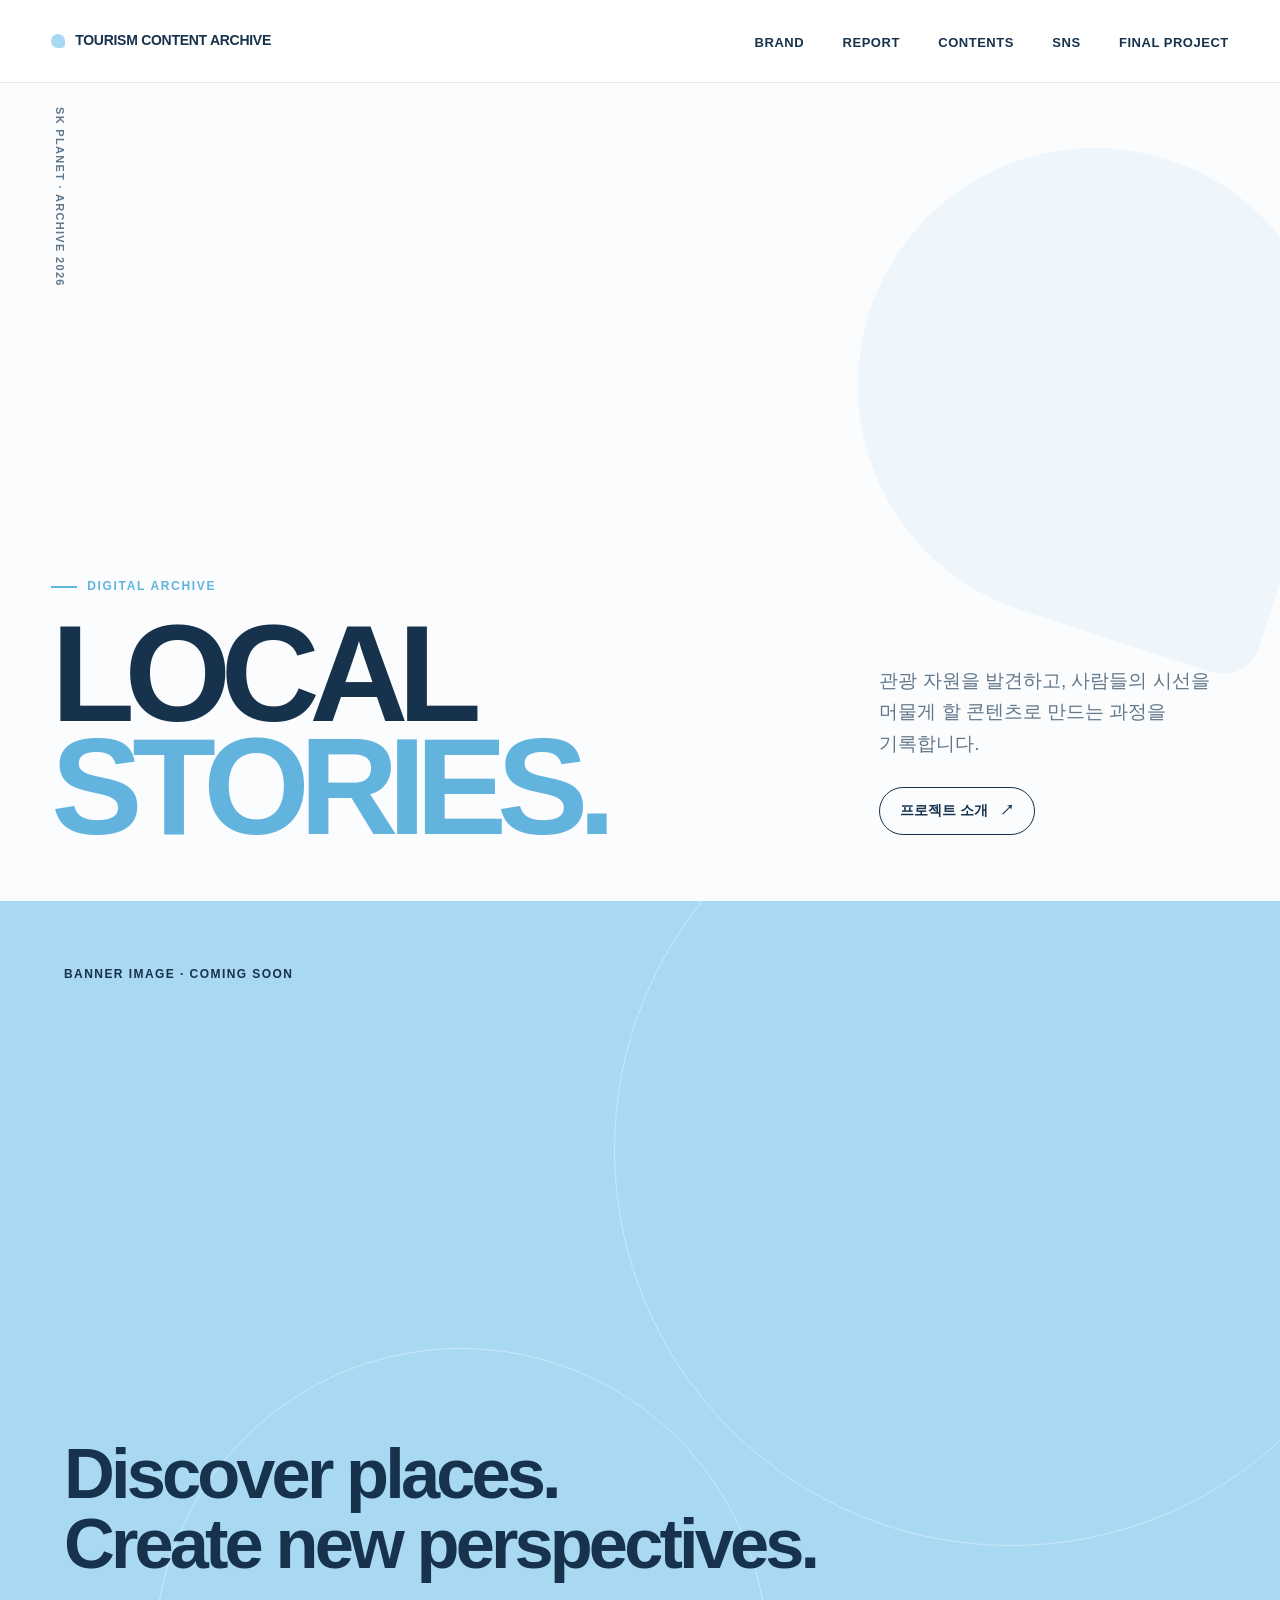
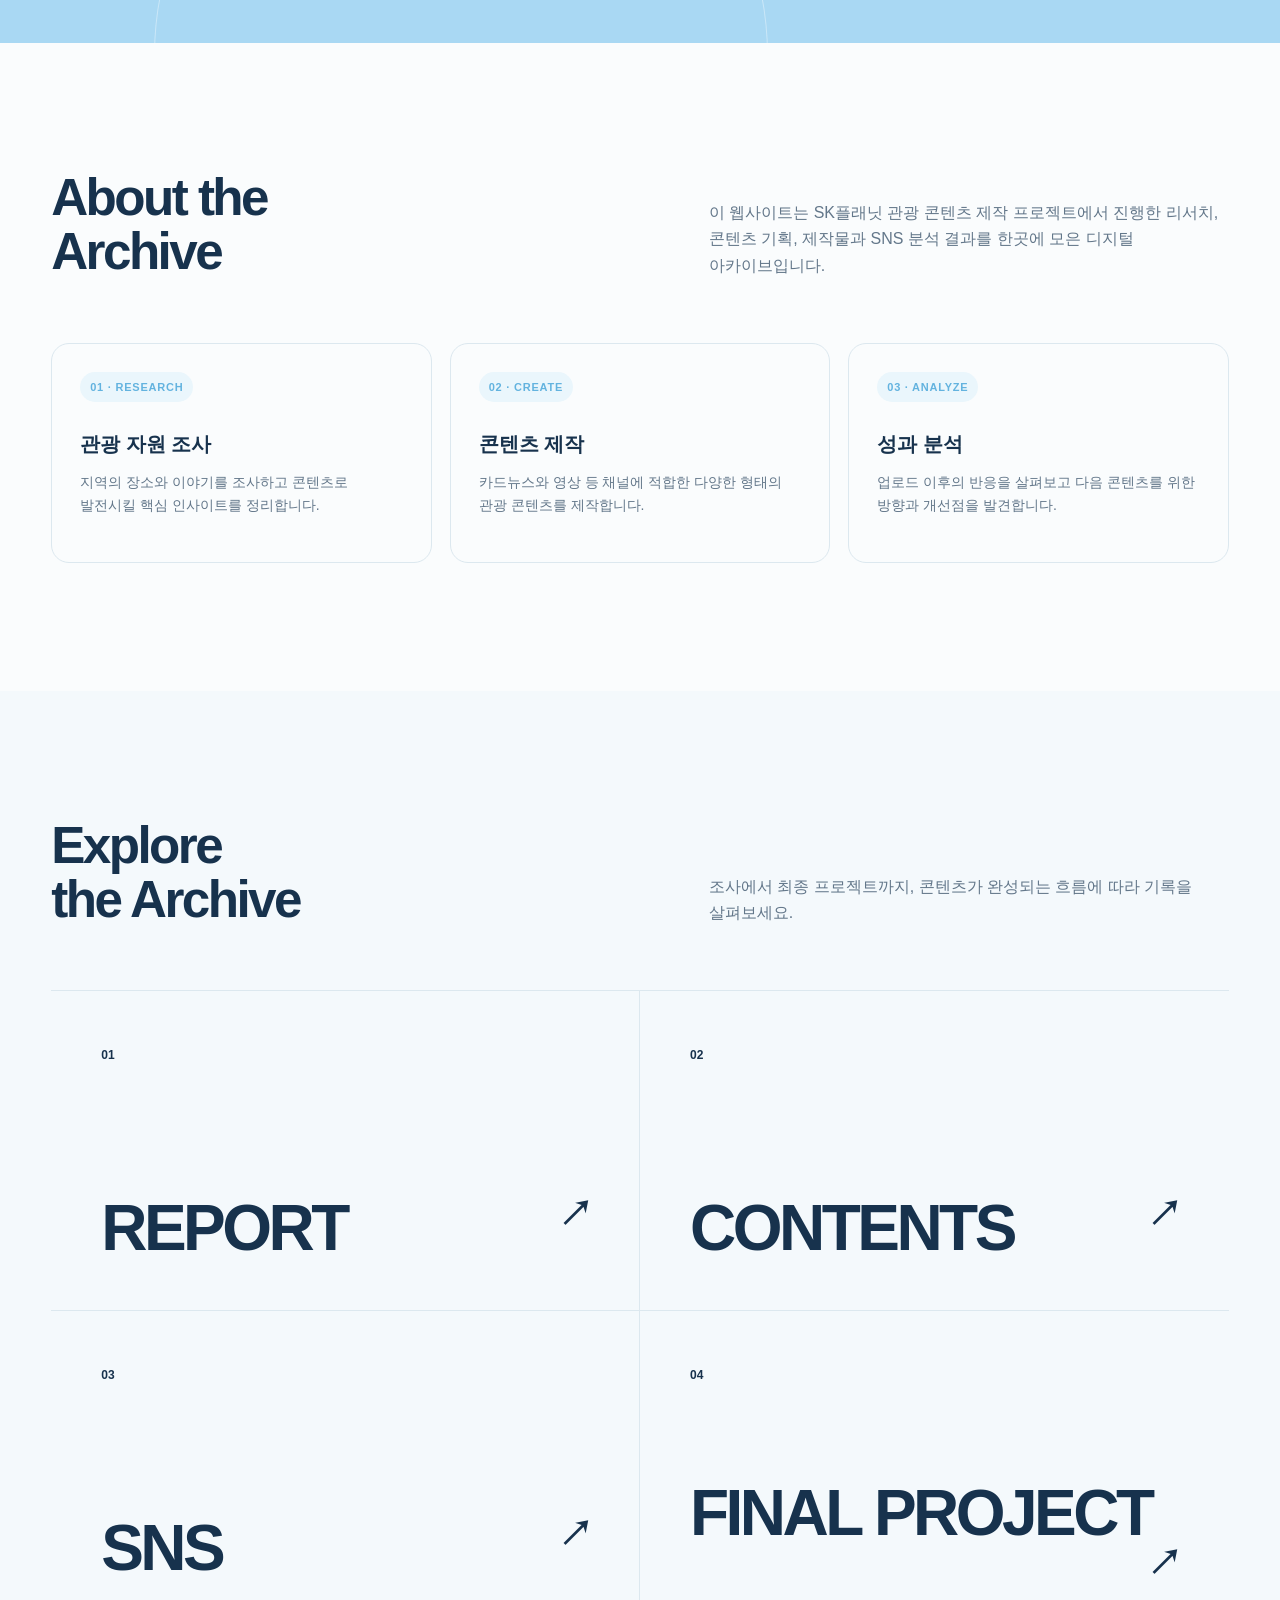
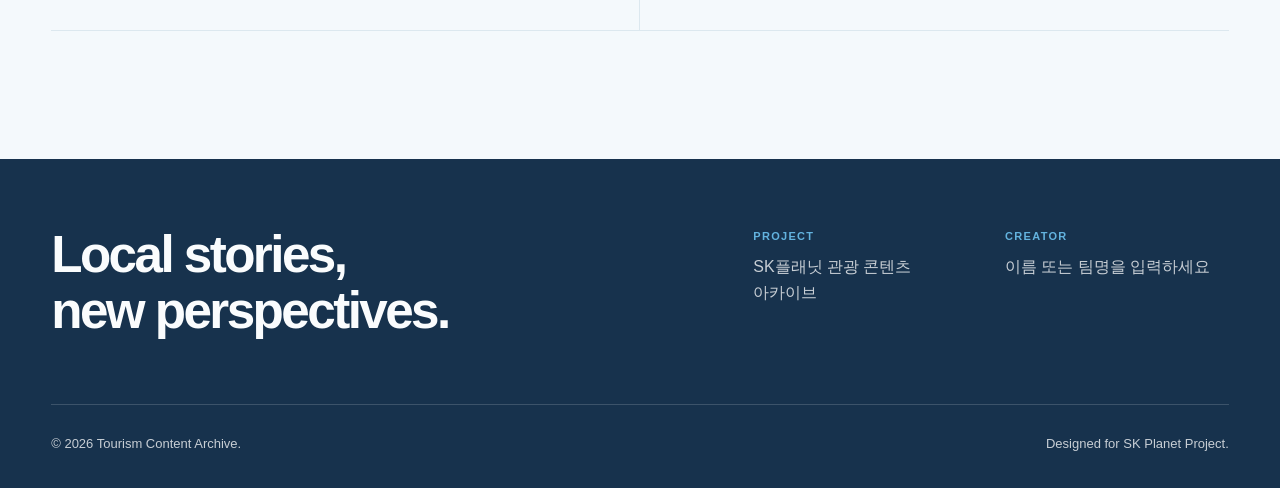
==== index.html @ 0df98da1 "Build responsive tourism content archive" ====
<!doctype html>
<html lang="ko">
<head>
  <meta charset="utf-8">
  <meta name="viewport" content="width=device-width, initial-scale=1">
  <meta name="description" content="SK플래닛 관광 콘텐츠 제작 과정과 결과물을 기록하는 디지털 아카이브입니다.">
  <meta name="theme-color" content="#a9d8f3">
  <title>Tourism Content Archive</title>
  <link rel="icon" href="assets/images/common/favicon.svg" type="image/svg+xml">
  <link rel="stylesheet" href="assets/css/reset.css">
  <link rel="stylesheet" href="assets/css/variables.css">
  <link rel="stylesheet" href="assets/css/common.css">
  <link rel="stylesheet" href="assets/css/pages.css">
  <link rel="stylesheet" href="assets/css/responsive.css">
  <script src="assets/js/main.js" defer></script>
</head>
<body>
  <a class="skip-link" href="#main-content">본문 바로가기</a>
  <header class="site-header">
    <div class="container header-inner">
      <a class="brand" href="index.html" aria-label="Tourism Content Archive 홈">
        <span class="brand-mark" aria-hidden="true"></span>
        <span class="brand-text">TOURISM CONTENT ARCHIVE</span>
      </a>
      <button class="menu-toggle" type="button" aria-expanded="false" aria-controls="site-navigation" aria-label="메뉴 열기">
        <span class="menu-toggle-lines" aria-hidden="true"></span>
      </button>
      <nav class="site-nav" id="site-navigation" aria-label="주요 메뉴">
        <ul>
          <li><a href="brand.html">BRAND</a></li>
          <li><a href="report.html">REPORT</a></li>
          <li><a href="contents.html">CONTENTS</a></li>
          <li><a href="sns.html">SNS</a></li>
          <li><a href="final.html">FINAL PROJECT</a></li>
        </ul>
      </nav>
    </div>
  </header>

  <main id="main-content">
    <section class="hero">
      <span class="hero-index" aria-hidden="true">SK PLANET · ARCHIVE 2026</span>
      <div class="container hero-grid">
        <div>
          <p class="eyebrow">Digital Archive</p>
          <h1 class="hero-title">LOCAL<span>STORIES.</span></h1>
        </div>
        <div class="hero-copy">
          <p>관광 자원을 발견하고, 사람들의 시선을 머물게 할 콘텐츠로 만드는 과정을 기록합니다.</p>
          <a class="button" href="#about">프로젝트 소개</a>
        </div>
      </div>
    </section>

    <section class="banner-placeholder" aria-label="메인 배너 이미지 예정 영역">
      <div class="banner-content">
        <span class="banner-label">BANNER IMAGE · COMING SOON</span>
        <p class="banner-copy">Discover places.<br>Create new perspectives.</p>
      </div>
    </section>

    <section class="section" id="about">
      <div class="container">
        <div class="section-head">
          <h2 class="section-title">About the<br>Archive</h2>
          <p class="section-description">이 웹사이트는 SK플래닛 관광 콘텐츠 제작 프로젝트에서 진행한 리서치, 콘텐츠 기획, 제작물과 SNS 분석 결과를 한곳에 모은 디지털 아카이브입니다.</p>
        </div>
        <div class="project-facts">
          <article class="fact-card">
            <span class="tag">01 · RESEARCH</span>
            <strong>관광 자원 조사</strong>
            <p>지역의 장소와 이야기를 조사하고 콘텐츠로 발전시킬 핵심 인사이트를 정리합니다.</p>
          </article>
          <article class="fact-card">
            <span class="tag">02 · CREATE</span>
            <strong>콘텐츠 제작</strong>
            <p>카드뉴스와 영상 등 채널에 적합한 다양한 형태의 관광 콘텐츠를 제작합니다.</p>
          </article>
          <article class="fact-card">
            <span class="tag">03 · ANALYZE</span>
            <strong>성과 분석</strong>
            <p>업로드 이후의 반응을 살펴보고 다음 콘텐츠를 위한 방향과 개선점을 발견합니다.</p>
          </article>
        </div>
      </div>
    </section>

    <section class="section section--soft" aria-labelledby="archive-heading">
      <div class="container">
        <div class="section-head">
          <h2 class="section-title" id="archive-heading">Explore<br>the Archive</h2>
          <p class="section-description">조사에서 최종 프로젝트까지, 콘텐츠가 완성되는 흐름에 따라 기록을 살펴보세요.</p>
        </div>
        <div class="archive-grid">
          <a class="archive-link" href="report.html"><span class="archive-number">01</span><span class="archive-name">REPORT</span></a>
          <a class="archive-link" href="contents.html"><span class="archive-number">02</span><span class="archive-name">CONTENTS</span></a>
          <a class="archive-link" href="sns.html"><span class="archive-number">03</span><span class="archive-name">SNS</span></a>
          <a class="archive-link" href="final.html"><span class="archive-number">04</span><span class="archive-name">FINAL PROJECT</span></a>
        </div>
      </div>
    </section>
  </main>

  <footer class="site-footer">
    <div class="container">
      <div class="footer-top">
        <p class="footer-title">Local stories,<br>new perspectives.</p>
        <div class="footer-meta">
          <div><span class="footer-label">PROJECT</span><p>SK플래닛 관광 콘텐츠 아카이브</p></div>
          <div><span class="footer-label">CREATOR</span><p>이름 또는 팀명을 입력하세요</p></div>
        </div>
      </div>
      <div class="footer-bottom">
        <p>© <span data-current-year>2026</span> Tourism Content Archive.</p>
        <p>Designed for SK Planet Project.</p>
      </div>
    </div>
  </footer>
</body>
</html>
---- assets/css/variables.css ----
:root {
  --color-brand-main: #a9d8f3;
  --color-brand-sub: #eaf6fc;
  --color-accent: #ff9eaa;
  --color-support: #63b3df;
  --color-primary: var(--color-support);
  --color-primary-dark: #17324d;
  --color-primary-soft: var(--color-brand-sub);
  --color-ink: #17324d;
  --color-muted: #63778a;
  --color-line: #dce8ef;
  --color-surface: #f4f9fc;
  --color-white: #fafcfd;
  --font-sans: "Pretendard", "Noto Sans KR", "Apple SD Gothic Neo", Arial, sans-serif;
  --font-display: Inter, "Helvetica Neue", var(--font-sans);
  --container: 1240px;
  --gutter: clamp(20px, 4vw, 56px);
  --section-space: clamp(76px, 10vw, 144px);
  --radius-sm: 8px;
  --radius-md: 18px;
  --radius-lg: 30px;
  --shadow-soft: 0 18px 50px rgba(18, 22, 29, 0.08);
  --ease: 180ms ease;
}
---- assets/css/common.css ----
body {
  color: var(--color-ink);
  background: var(--color-white);
  font-family: var(--font-sans);
  font-size: 16px;
  line-height: 1.65;
  word-break: keep-all;
}

body.menu-open {
  overflow: hidden;
}

.skip-link {
  position: fixed;
  top: 8px;
  left: 8px;
  z-index: 200;
  padding: 10px 14px;
  color: var(--color-white);
  background: var(--color-primary);
  border-radius: var(--radius-sm);
  transform: translateY(-150%);
}

.skip-link:focus {
  transform: translateY(0);
}

.container {
  width: min(100% - (var(--gutter) * 2), var(--container));
  margin-inline: auto;
}

.site-header {
  position: sticky;
  top: 0;
  z-index: 100;
  background: rgba(255, 255, 255, 0.94);
  border-bottom: 1px solid rgba(223, 228, 234, 0.8);
  backdrop-filter: blur(14px);
}

.header-inner {
  display: flex;
  min-height: 82px;
  align-items: center;
  justify-content: space-between;
  gap: 32px;
}

.brand {
  display: inline-flex;
  align-items: center;
  gap: 10px;
  font-family: var(--font-display);
  font-size: 14px;
  font-weight: 800;
  letter-spacing: -0.02em;
}

.brand-mark {
  width: 14px;
  height: 14px;
  background: var(--color-brand-main);
  border-radius: 50% 50% 4px 50%;
}

.site-nav ul {
  display: flex;
  align-items: center;
  gap: clamp(22px, 3vw, 46px);
}

.site-nav a {
  position: relative;
  display: block;
  padding: 28px 0 24px;
  font-family: var(--font-display);
  font-size: 13px;
  font-weight: 700;
  letter-spacing: 0.04em;
}

.site-nav a::after {
  position: absolute;
  right: 0;
  bottom: 19px;
  left: 0;
  height: 2px;
  content: "";
  background: var(--color-primary);
  transform: scaleX(0);
  transform-origin: right;
  transition: transform var(--ease);
}

.site-nav a:hover::after,
.site-nav a:focus-visible::after,
.site-nav a[aria-current="page"]::after {
  transform: scaleX(1);
  transform-origin: left;
}

.site-nav a[aria-current="page"] {
  color: var(--color-primary);
}

.menu-toggle {
  display: none;
  width: 44px;
  height: 44px;
  align-items: center;
  justify-content: center;
  color: var(--color-ink);
  background: transparent;
  border: 1px solid var(--color-line);
  border-radius: 50%;
  cursor: pointer;
}

.menu-toggle-lines,
.menu-toggle-lines::before,
.menu-toggle-lines::after {
  width: 17px;
  height: 1.5px;
  background: currentColor;
  transition: transform var(--ease), opacity var(--ease);
}

.menu-toggle-lines {
  position: relative;
}

.menu-toggle-lines::before,
.menu-toggle-lines::after {
  position: absolute;
  left: 0;
  content: "";
}

.menu-toggle-lines::before {
  top: -5px;
}

.menu-toggle-lines::after {
  top: 5px;
}

.menu-toggle[aria-expanded="true"] .menu-toggle-lines {
  background: transparent;
}

.menu-toggle[aria-expanded="true"] .menu-toggle-lines::before {
  top: 0;
  transform: rotate(45deg);
}

.menu-toggle[aria-expanded="true"] .menu-toggle-lines::after {
  top: 0;
  transform: rotate(-45deg);
}

.page-header {
  padding: clamp(82px, 11vw, 150px) 0 clamp(64px, 8vw, 110px);
}

.eyebrow {
  display: flex;
  align-items: center;
  gap: 10px;
  margin-bottom: 22px;
  color: var(--color-primary);
  font-family: var(--font-display);
  font-size: 12px;
  font-weight: 800;
  letter-spacing: 0.14em;
  text-transform: uppercase;
}

.eyebrow::before {
  width: 26px;
  height: 2px;
  content: "";
  background: currentColor;
}

.page-title {
  max-width: 880px;
  font-family: var(--font-display);
  font-size: clamp(46px, 7.5vw, 104px);
  font-weight: 700;
  letter-spacing: -0.065em;
  line-height: 0.94;
}

.page-title .accent {
  color: var(--color-primary);
}

.page-intro {
  max-width: 620px;
  margin-top: 32px;
  color: var(--color-muted);
  font-size: clamp(16px, 1.5vw, 19px);
}

.section {
  padding-block: var(--section-space);
}

.section--soft {
  background: var(--color-surface);
}

.section-head {
  display: flex;
  align-items: end;
  justify-content: space-between;
  gap: 32px;
  margin-bottom: clamp(34px, 5vw, 64px);
}

.section-title {
  font-family: var(--font-display);
  font-size: clamp(30px, 4vw, 54px);
  font-weight: 700;
  letter-spacing: -0.05em;
  line-height: 1.05;
}

.section-description {
  max-width: 520px;
  color: var(--color-muted);
}

.button {
  display: inline-flex;
  min-height: 48px;
  align-items: center;
  justify-content: center;
  gap: 12px;
  padding: 0 20px;
  font-size: 14px;
  font-weight: 700;
  border: 1px solid var(--color-ink);
  border-radius: 999px;
  transition: color var(--ease), background var(--ease), border-color var(--ease), transform var(--ease);
}

.button::after {
  content: "↗";
}

.button:hover,
.button:focus-visible {
  color: var(--color-ink);
  background: var(--color-accent);
  border-color: var(--color-accent);
  transform: translateY(-2px);
}

.tag {
  display: inline-flex;
  padding: 6px 10px;
  color: var(--color-primary);
  background: var(--color-primary-soft);
  font-family: var(--font-display);
  font-size: 11px;
  font-weight: 800;
  letter-spacing: 0.07em;
  border-radius: 999px;
}

.filter-list {
  display: flex;
  flex-wrap: wrap;
  gap: 9px;
  margin-bottom: 36px;
}

.filter-button {
  padding: 10px 16px;
  color: var(--color-muted);
  background: var(--color-white);
  border: 1px solid var(--color-line);
  border-radius: 999px;
  cursor: pointer;
  transition: color var(--ease), background var(--ease), border-color var(--ease);
}

.filter-button:hover,
.filter-button:focus-visible,
.filter-button.is-active {
  color: var(--color-white);
  background: var(--color-primary);
  border-color: var(--color-primary);
}

:focus-visible {
  outline: 3px solid rgba(0, 117, 235, 0.28);
  outline-offset: 3px;
}

.site-footer {
  padding: 68px 0 34px;
  color: rgba(255, 255, 255, 0.76);
  background: var(--color-ink);
}

.footer-top {
  display: grid;
  grid-template-columns: 1.35fr 1fr;
  gap: 60px;
  padding-bottom: 66px;
}

.footer-title {
  max-width: 620px;
  color: var(--color-white);
  font-family: var(--font-display);
  font-size: clamp(30px, 4vw, 52px);
  font-weight: 700;
  letter-spacing: -0.05em;
  line-height: 1.08;
}

.footer-meta {
  display: grid;
  grid-template-columns: repeat(2, 1fr);
  gap: 28px;
}

.footer-label {
  display: block;
  margin-bottom: 8px;
  color: var(--color-primary);
  font-family: var(--font-display);
  font-size: 11px;
  font-weight: 800;
  letter-spacing: 0.12em;
}

.footer-bottom {
  display: flex;
  justify-content: space-between;
  gap: 24px;
  padding-top: 28px;
  font-size: 13px;
  border-top: 1px solid rgba(255, 255, 255, 0.16);
}
---- assets/css/pages.css ----
.hero {
  position: relative;
  display: grid;
  min-height: calc(100vh - 82px);
  align-items: end;
  overflow: hidden;
  padding: clamp(70px, 9vw, 124px) 0 58px;
}

.hero::before {
  position: absolute;
  top: 8%;
  right: -4vw;
  width: clamp(240px, 37vw, 590px);
  aspect-ratio: 1;
  content: "";
  background: var(--color-primary);
  border-radius: 50% 50% 8% 50%;
  opacity: 0.08;
  transform: rotate(18deg);
}

.hero-grid {
  position: relative;
  z-index: 1;
  display: grid;
  grid-template-columns: 1.35fr 0.65fr;
  align-items: end;
  gap: clamp(40px, 8vw, 110px);
}

.hero-title {
  font-family: var(--font-display);
  font-size: clamp(62px, 10.7vw, 164px);
  font-weight: 700;
  letter-spacing: -0.075em;
  line-height: 0.82;
}

.hero-title span {
  display: block;
  color: var(--color-primary);
}

.hero-copy {
  padding-bottom: 8px;
}

.hero-copy p {
  margin-bottom: 28px;
  color: var(--color-muted);
  font-size: clamp(16px, 1.5vw, 19px);
}

.hero-index {
  position: absolute;
  top: 24px;
  left: var(--gutter);
  color: var(--color-muted);
  font-family: var(--font-display);
  font-size: 11px;
  font-weight: 700;
  letter-spacing: 0.12em;
  writing-mode: vertical-rl;
}

.banner-placeholder {
  position: relative;
  min-height: clamp(380px, 58vw, 760px);
  overflow: hidden;
  color: var(--color-white);
  background: var(--color-brand-main);
}

.banner-placeholder::before,
.banner-placeholder::after {
  position: absolute;
  content: "";
  border: 1px solid rgba(255, 255, 255, 0.38);
  border-radius: 50%;
}

.banner-placeholder::before {
  top: -20%;
  right: -10%;
  width: 62vw;
  height: 62vw;
}

.banner-placeholder::after {
  bottom: -43%;
  left: 12%;
  width: 48vw;
  height: 48vw;
}

.banner-content {
  position: absolute;
  inset: 0;
  z-index: 1;
  display: flex;
  flex-direction: column;
  justify-content: space-between;
  padding: clamp(28px, 5vw, 70px);
  color: var(--color-ink);
}

.banner-label {
  font-family: var(--font-display);
  font-size: 12px;
  font-weight: 800;
  letter-spacing: 0.12em;
}

.banner-copy {
  max-width: 760px;
  font-family: var(--font-display);
  font-size: clamp(32px, 5.5vw, 78px);
  font-weight: 600;
  letter-spacing: -0.055em;
  line-height: 1;
}

.archive-grid {
  display: grid;
  grid-template-columns: repeat(2, 1fr);
  border-top: 1px solid var(--color-line);
}

.archive-link {
  position: relative;
  min-height: 320px;
  overflow: hidden;
  padding: clamp(26px, 4vw, 50px);
  border-right: 1px solid var(--color-line);
  border-bottom: 1px solid var(--color-line);
  transition: color var(--ease), background var(--ease);
}

.archive-link:nth-child(2n) {
  border-right: 0;
}

.archive-link:hover,
.archive-link:focus-visible {
  color: var(--color-white);
  background: var(--color-primary);
}

.archive-number {
  font-family: var(--font-display);
  font-size: 12px;
  font-weight: 700;
}

.archive-name {
  position: absolute;
  right: clamp(26px, 4vw, 50px);
  bottom: clamp(26px, 4vw, 50px);
  left: clamp(26px, 4vw, 50px);
  font-family: var(--font-display);
  font-size: clamp(34px, 5vw, 68px);
  font-weight: 700;
  letter-spacing: -0.055em;
  line-height: 1;
}

.archive-name::after {
  float: right;
  content: "↗";
  font-size: 0.55em;
}

.table-shell {
  overflow-x: auto;
  background: var(--color-white);
  border: 1px solid var(--color-line);
  border-radius: var(--radius-md);
}

.resource-table {
  width: 100%;
  min-width: 900px;
  text-align: left;
}

.resource-table th,
.resource-table td {
  padding: 20px 22px;
  border-bottom: 1px solid var(--color-line);
  vertical-align: top;
}

.resource-table th {
  color: var(--color-muted);
  background: var(--color-surface);
  font-family: var(--font-display);
  font-size: 11px;
  letter-spacing: 0.09em;
}

.resource-table td:first-child {
  color: var(--color-primary);
  font-family: var(--font-display);
  font-size: 13px;
  font-weight: 800;
}

.resource-table tbody tr:last-child td {
  border-bottom: 0;
}

.resource-table tbody tr:hover {
  background: #fbfdff;
}

.insight-grid,
.project-facts {
  display: grid;
  grid-template-columns: repeat(3, 1fr);
  gap: 18px;
}

.insight-card,
.fact-card {
  min-height: 220px;
  padding: 28px;
  background: var(--color-white);
  border: 1px solid var(--color-line);
  border-radius: var(--radius-md);
}

.insight-card strong,
.fact-card strong {
  display: block;
  margin: 26px 0 10px;
  font-size: 20px;
}

.insight-card p,
.fact-card p {
  color: var(--color-muted);
  font-size: 14px;
}

.content-grid {
  display: grid;
  grid-template-columns: repeat(3, 1fr);
  gap: 42px 20px;
}

.content-card[hidden] {
  display: none;
}

.content-thumb {
  position: relative;
  aspect-ratio: 4 / 5;
  overflow: hidden;
  margin-bottom: 18px;
  background: var(--color-surface);
  border-radius: var(--radius-md);
}

.content-thumb::before {
  position: absolute;
  inset: 12%;
  content: "";
  border: 1px solid rgba(0, 117, 235, 0.24);
  border-radius: 50%;
  transition: transform 300ms ease;
}

.content-card:nth-child(2n) .content-thumb {
  background: var(--color-primary-soft);
}

.content-card:nth-child(3n) .content-thumb {
  color: var(--color-white);
  background: var(--color-primary);
}

.content-card:hover .content-thumb::before {
  transform: scale(1.12);
}

.thumb-label {
  position: absolute;
  top: 22px;
  left: 22px;
  font-family: var(--font-display);
  font-size: 11px;
  font-weight: 800;
  letter-spacing: 0.1em;
}

.thumb-number {
  position: absolute;
  right: 22px;
  bottom: 16px;
  color: var(--color-primary);
  font-family: var(--font-display);
  font-size: clamp(70px, 9vw, 130px);
  font-weight: 700;
  letter-spacing: -0.08em;
  line-height: 1;
  opacity: 0.2;
}

.content-card h3 {
  margin: 10px 0 5px;
  font-size: 19px;
}

.content-card p {
  color: var(--color-muted);
  font-size: 14px;
}

.metric-grid {
  display: grid;
  grid-template-columns: repeat(4, 1fr);
  gap: 16px;
}

.metric-card {
  padding: 26px;
  background: var(--color-white);
  border: 1px solid var(--color-line);
  border-radius: var(--radius-md);
}

.metric-label {
  color: var(--color-muted);
  font-size: 13px;
}

.metric-value {
  display: block;
  margin: 18px 0 8px;
  font-family: var(--font-display);
  font-size: clamp(32px, 4vw, 52px);
  font-weight: 700;
  letter-spacing: -0.055em;
  line-height: 1;
}

.metric-change {
  color: var(--color-primary);
  font-size: 12px;
  font-weight: 700;
}

.dashboard-grid {
  display: grid;
  grid-template-columns: 1.55fr 0.85fr;
  gap: 20px;
  margin-top: 20px;
}

.dashboard-panel {
  padding: clamp(24px, 3vw, 38px);
  background: var(--color-white);
  border: 1px solid var(--color-line);
  border-radius: var(--radius-md);
}

.panel-head {
  display: flex;
  justify-content: space-between;
  gap: 20px;
  margin-bottom: 34px;
}

.panel-head h2 {
  font-size: 19px;
}

.panel-head span {
  color: var(--color-muted);
  font-size: 12px;
}

.chart {
  display: flex;
  height: 270px;
  align-items: end;
  justify-content: space-between;
  gap: 13px;
  padding-top: 20px;
  border-bottom: 1px solid var(--color-line);
}

.chart-bar {
  position: relative;
  flex: 1;
  height: var(--value);
  min-width: 18px;
  background: var(--color-primary);
  border-radius: 6px 6px 0 0;
  opacity: 0.25;
  transition: opacity var(--ease);
}

.chart-bar:hover {
  opacity: 1;
}

.chart-bar span {
  position: absolute;
  bottom: -27px;
  left: 50%;
  color: var(--color-muted);
  font-size: 11px;
  transform: translateX(-50%);
}

.ranking-list li {
  display: grid;
  grid-template-columns: 28px 1fr auto;
  align-items: center;
  gap: 14px;
  padding: 18px 0;
  border-bottom: 1px solid var(--color-line);
}

.ranking-list li:last-child {
  border-bottom: 0;
}

.rank {
  color: var(--color-primary);
  font-family: var(--font-display);
  font-weight: 800;
}

.rank-name strong,
.rank-name small {
  display: block;
}

.rank-name small {
  color: var(--color-muted);
}

.project-visual {
  position: relative;
  min-height: clamp(430px, 62vw, 780px);
  overflow: hidden;
  color: var(--color-white);
  background: var(--color-ink);
}

.project-visual::before {
  position: absolute;
  top: 10%;
  right: 8%;
  width: 46%;
  aspect-ratio: 1;
  content: "";
  background: var(--color-brand-main);
  border-radius: 50% 50% 7% 50%;
  transform: rotate(25deg);
}

.project-visual-content {
  position: absolute;
  inset: 0;
  z-index: 1;
  display: flex;
  flex-direction: column;
  justify-content: space-between;
  padding: clamp(28px, 5vw, 66px);
}

.project-visual-title {
  align-self: end;
  max-width: 700px;
  font-family: var(--font-display);
  font-size: clamp(44px, 7vw, 100px);
  font-weight: 700;
  letter-spacing: -0.07em;
  line-height: 0.9;
  text-align: right;
}

.process-list {
  counter-reset: process;
  border-top: 1px solid var(--color-line);
}

.process-list li {
  display: grid;
  grid-template-columns: 80px 0.6fr 1fr;
  gap: 30px;
  padding: 34px 0;
  border-bottom: 1px solid var(--color-line);
  counter-increment: process;
}

.process-list li::before {
  color: var(--color-primary);
  content: "0" counter(process);
  font-family: var(--font-display);
  font-size: 13px;
  font-weight: 800;
}

.process-list h3 {
  font-size: 21px;
}

.process-list p {
  color: var(--color-muted);
}

.empty-note {
  padding: 50px;
  text-align: center;
  border: 1px dashed #b8c0ca;
  border-radius: var(--radius-md);
}

.empty-note strong {
  display: block;
  margin-bottom: 8px;
  font-size: 18px;
}

.empty-note p {
  color: var(--color-muted);
}

/* Brand identity guidelines */
.brand-guide {
  background: var(--color-white);
}

.brand-guide-meta {
  display: flex;
  align-items: center;
  justify-content: space-between;
  gap: 24px;
  padding: 30px 0 16px;
  font-family: var(--font-display);
  font-size: 11px;
  font-weight: 800;
  letter-spacing: 0.04em;
  border-bottom: 1px solid var(--color-ink);
}

.brand-guide-meta div {
  display: flex;
  gap: 22px;
}

.brand-guide-title {
  padding: clamp(50px, 7vw, 86px) 0 clamp(58px, 7vw, 92px);
}

.brand-guide-title h1 {
  margin-bottom: 10px;
  font-family: var(--font-display);
  font-size: clamp(42px, 6vw, 78px);
  font-weight: 800;
  letter-spacing: -0.055em;
  line-height: 1;
}

.brand-guide-title p {
  color: var(--color-support);
  font-size: clamp(17px, 2vw, 24px);
  font-weight: 700;
}

.guide-section {
  padding-bottom: clamp(64px, 8vw, 106px);
}

.guide-section-heading {
  display: flex;
  align-items: baseline;
  gap: 12px;
  padding-bottom: 12px;
  margin-bottom: 28px;
  border-bottom: 1px solid var(--color-brand-main);
}

.guide-number {
  color: var(--color-support);
  font-family: var(--font-display);
  font-size: clamp(21px, 2.5vw, 30px);
  font-weight: 800;
}

.guide-section-heading h2 {
  font-size: clamp(20px, 2.2vw, 28px);
  letter-spacing: -0.03em;
}

.guide-section-heading span:last-child {
  color: var(--color-muted);
  font-family: var(--font-display);
  font-size: 11px;
  letter-spacing: 0.05em;
}

.brand-intro-grid {
  display: grid;
  grid-template-columns: 1.15fr 0.85fr;
  align-items: stretch;
  gap: clamp(32px, 5vw, 64px);
}

.brand-logo-stage {
  display: grid;
  min-height: 420px;
  place-items: center;
  padding: clamp(34px, 6vw, 74px);
  background: linear-gradient(145deg, var(--color-surface), #ffffff);
  border-radius: var(--radius-md);
}

.brand-logo-stage img {
  width: min(100%, 620px);
  height: auto;
}

.brand-story {
  display: flex;
  flex-direction: column;
  justify-content: center;
}

.brand-story-label {
  align-self: flex-start;
  padding: 7px 10px;
  margin-bottom: 24px;
  color: var(--color-white);
  background: var(--color-ink);
  font-family: var(--font-display);
  font-size: 11px;
  font-weight: 800;
  border-radius: 4px;
}

.brand-story h3 {
  margin-bottom: 24px;
  font-size: clamp(28px, 3vw, 40px);
  letter-spacing: -0.045em;
}

.brand-story p {
  color: var(--color-muted);
  line-height: 1.9;
}

.brand-story p + p {
  margin-top: 24px;
}

.palette-grid {
  display: grid;
  grid-template-columns: repeat(6, 1fr);
  gap: 18px;
}

.palette-chip {
  --swatch: var(--color-brand-main);
}

.palette-swatch {
  aspect-ratio: 1 / 0.95;
  margin-bottom: 15px;
  background: var(--swatch);
  border: 1px solid rgba(23, 50, 77, 0.12);
  border-radius: var(--radius-sm);
}

.palette-chip strong,
.palette-chip span,
.palette-chip small {
  display: block;
}

.palette-chip strong {
  font-size: 14px;
}

.palette-chip span,
.palette-chip small {
  color: var(--color-muted);
  font-size: 12px;
  line-height: 1.45;
}

.palette-chip span {
  margin-top: 2px;
}

.rules-grid {
  display: grid;
  grid-template-columns: repeat(2, 1fr);
  gap: 42px;
}

.rule-card {
  display: flex;
  min-height: 360px;
  align-items: center;
  justify-content: center;
  padding: clamp(30px, 5vw, 66px);
  background: var(--color-surface);
  border-radius: var(--radius-md);
}

.clear-space-box {
  position: relative;
  display: grid;
  width: min(78%, 430px);
  aspect-ratio: 1.7;
  place-items: center;
  padding: 13%;
  border: 1.5px dashed var(--color-support);
}

.clear-space-box img {
  width: 100%;
}

.clear-space-box span {
  position: absolute;
  color: var(--color-support);
  font-size: 15px;
}

.clear-space-box span:nth-of-type(1) { top: -30px; left: 50%; transform: translateX(-50%); }
.clear-space-box span:nth-of-type(2) { right: -30px; top: 50%; transform: translateY(-50%); }
.clear-space-box span:nth-of-type(3) { bottom: -30px; left: 50%; transform: translateX(-50%); }
.clear-space-box span:nth-of-type(4) { left: -30px; top: 50%; transform: translateY(-50%); }

.minimum-size-list {
  width: 100%;
}

.minimum-size-row {
  display: grid;
  grid-template-columns: 1fr 1px 1fr;
  align-items: center;
  gap: 36px;
  min-height: 112px;
  text-align: center;
}

.minimum-size-row + .minimum-size-row {
  border-top: 1px solid var(--color-line);
}

.minimum-size-row i {
  height: 62px;
  background: var(--color-line);
}

.minimum-size-row strong,
.minimum-size-row small {
  display: block;
}

.minimum-size-row small {
  color: var(--color-muted);
}

.minimum-size-row img {
  width: 135px;
  margin-inline: auto;
}

.rule-caption {
  margin-top: 18px;
  color: var(--color-muted);
  font-size: 13px;
  text-align: center;
}

.dont-grid {
  display: grid;
  grid-template-columns: repeat(3, 1fr);
  gap: 18px;
}

.dont-card {
  position: relative;
  display: flex;
  min-height: 205px;
  flex-direction: column;
  align-items: center;
  justify-content: center;
  overflow: hidden;
  padding: 30px 24px 18px;
  background: var(--color-white);
  border: 1px solid var(--color-line);
  border-radius: var(--radius-sm);
}

.dont-card::before {
  position: absolute;
  top: 12px;
  left: 12px;
  z-index: 2;
  padding: 3px 6px;
  color: #fff;
  content: "INCORRECT";
  background: #f04444;
  font-family: var(--font-display);
  font-size: 9px;
  font-weight: 800;
}

.dont-card img {
  width: 58%;
  max-height: 90px;
  object-fit: contain;
}

.dont-card p {
  margin-top: 22px;
  font-size: 14px;
  font-weight: 700;
}

.dont-card--stretch img { transform: scaleX(1.25) scaleY(0.8); }
.dont-card--rotate img { transform: rotate(-13deg); }
.dont-card--coral img { filter: sepia(1) saturate(6) hue-rotate(300deg) brightness(1.12); }
.dont-card--fade img { opacity: 0.13; }
.dont-card--effect img { filter: drop-shadow(7px 8px 4px rgba(23, 50, 77, 0.5)); }
.dont-card--busy { background: repeating-linear-gradient(145deg, #17324d 0 18px, #63b3df 18px 38px, #a9d8f3 38px 52px); }
.dont-card--busy p { color: #fff; text-shadow: 0 1px 4px rgba(0, 0, 0, 0.5); }

.background-grid {
  display: grid;
  grid-template-columns: repeat(3, 1fr);
  gap: 20px;
}

.background-card {
  display: flex;
  min-height: 300px;
  flex-direction: column;
  align-items: center;
  justify-content: center;
  padding: 34px;
  background: #fff;
  border: 1px solid var(--color-line);
  border-radius: var(--radius-sm);
  text-align: center;
}

.background-card img {
  width: 70%;
  max-width: 270px;
}

.background-card strong {
  margin-top: 32px;
}

.background-card span {
  color: var(--color-muted);
  font-size: 13px;
}

.background-card--navy {
  color: #fff;
  background: var(--color-ink);
  border-color: var(--color-ink);
}

.background-card--navy img {
  filter: brightness(0) invert(1);
}

.background-card--navy span {
  color: var(--color-brand-main);
}

.background-card--pastel {
  background: var(--color-brand-main);
  border-color: var(--color-brand-main);
}
---- assets/css/responsive.css ----
@media (max-width: 1023px) {
  .brand-text {
    max-width: 190px;
    overflow: hidden;
    text-overflow: ellipsis;
    white-space: nowrap;
  }

  .site-nav ul {
    gap: 18px;
  }

  .site-nav a {
    font-size: 12px;
  }

  .hero-grid {
    grid-template-columns: 1fr;
  }

  .hero-copy {
    max-width: 520px;
  }

  .content-grid,
  .insight-grid,
  .project-facts {
    grid-template-columns: repeat(2, 1fr);
  }

  .metric-grid {
    grid-template-columns: repeat(2, 1fr);
  }

  .dashboard-grid {
    grid-template-columns: 1fr;
  }

  .palette-grid {
    grid-template-columns: repeat(3, 1fr);
    gap: 28px 16px;
  }
}

@media (max-width: 767px) {
  body {
    font-size: 15px;
  }

  .header-inner {
    min-height: 68px;
  }

  .menu-toggle {
    display: inline-flex;
  }

  .site-nav {
    position: fixed;
    inset: 68px 0 0;
    visibility: hidden;
    background: var(--color-white);
    opacity: 0;
    transform: translateY(-10px);
    transition: visibility var(--ease), opacity var(--ease), transform var(--ease);
  }

  .site-nav.is-open {
    visibility: visible;
    opacity: 1;
    transform: translateY(0);
  }

  .site-nav ul {
    display: block;
    padding: 24px var(--gutter);
  }

  .site-nav a {
    padding: 18px 0;
    font-size: clamp(26px, 9vw, 40px);
    letter-spacing: -0.04em;
    border-bottom: 1px solid var(--color-line);
  }

  .site-nav a::after {
    right: auto;
    bottom: 12px;
    width: 42px;
  }

  .hero {
    min-height: calc(100svh - 68px);
    align-items: center;
  }

  .hero-title {
    font-size: clamp(58px, 20vw, 92px);
  }

  .hero-index {
    display: none;
  }

  .page-title {
    font-size: clamp(46px, 16vw, 72px);
  }

  .section-head {
    display: block;
  }

  .section-description {
    margin-top: 18px;
  }

  .archive-grid,
  .content-grid,
  .insight-grid,
  .project-facts,
  .metric-grid,
  .footer-top,
  .footer-meta {
    grid-template-columns: 1fr;
  }

  .brand-intro-grid,
  .rules-grid,
  .dont-grid,
  .background-grid {
    grid-template-columns: 1fr;
  }

  .brand-logo-stage {
    min-height: 300px;
  }

  .brand-guide-meta div {
    display: none;
  }

  .palette-grid {
    grid-template-columns: repeat(2, 1fr);
  }

  .palette-swatch {
    aspect-ratio: 1.35;
  }

  .rule-card {
    min-height: 300px;
  }

  .dont-card {
    min-height: 220px;
  }

  .archive-link {
    min-height: 230px;
    border-right: 0;
  }

  .content-grid {
    gap: 36px 0;
  }

  .content-thumb {
    aspect-ratio: 5 / 4;
  }

  .footer-top {
    gap: 46px;
  }

  .footer-bottom {
    flex-direction: column;
    gap: 8px;
  }

  .process-list li {
    grid-template-columns: 42px 1fr;
    gap: 12px;
  }

  .process-list p {
    grid-column: 2;
  }

  .project-visual::before {
    top: 16%;
    right: -18%;
    width: 80%;
  }

  .project-visual-title {
    max-width: 90%;
  }
}

@media (max-width: 420px) {
  .brand-text {
    max-width: 190px;
    overflow: hidden;
    text-overflow: ellipsis;
    white-space: nowrap;
  }

  .metric-card,
  .insight-card,
  .fact-card {
    padding: 22px;
  }

  .chart {
    gap: 7px;
  }

  .empty-note {
    padding: 36px 22px;
  }
}
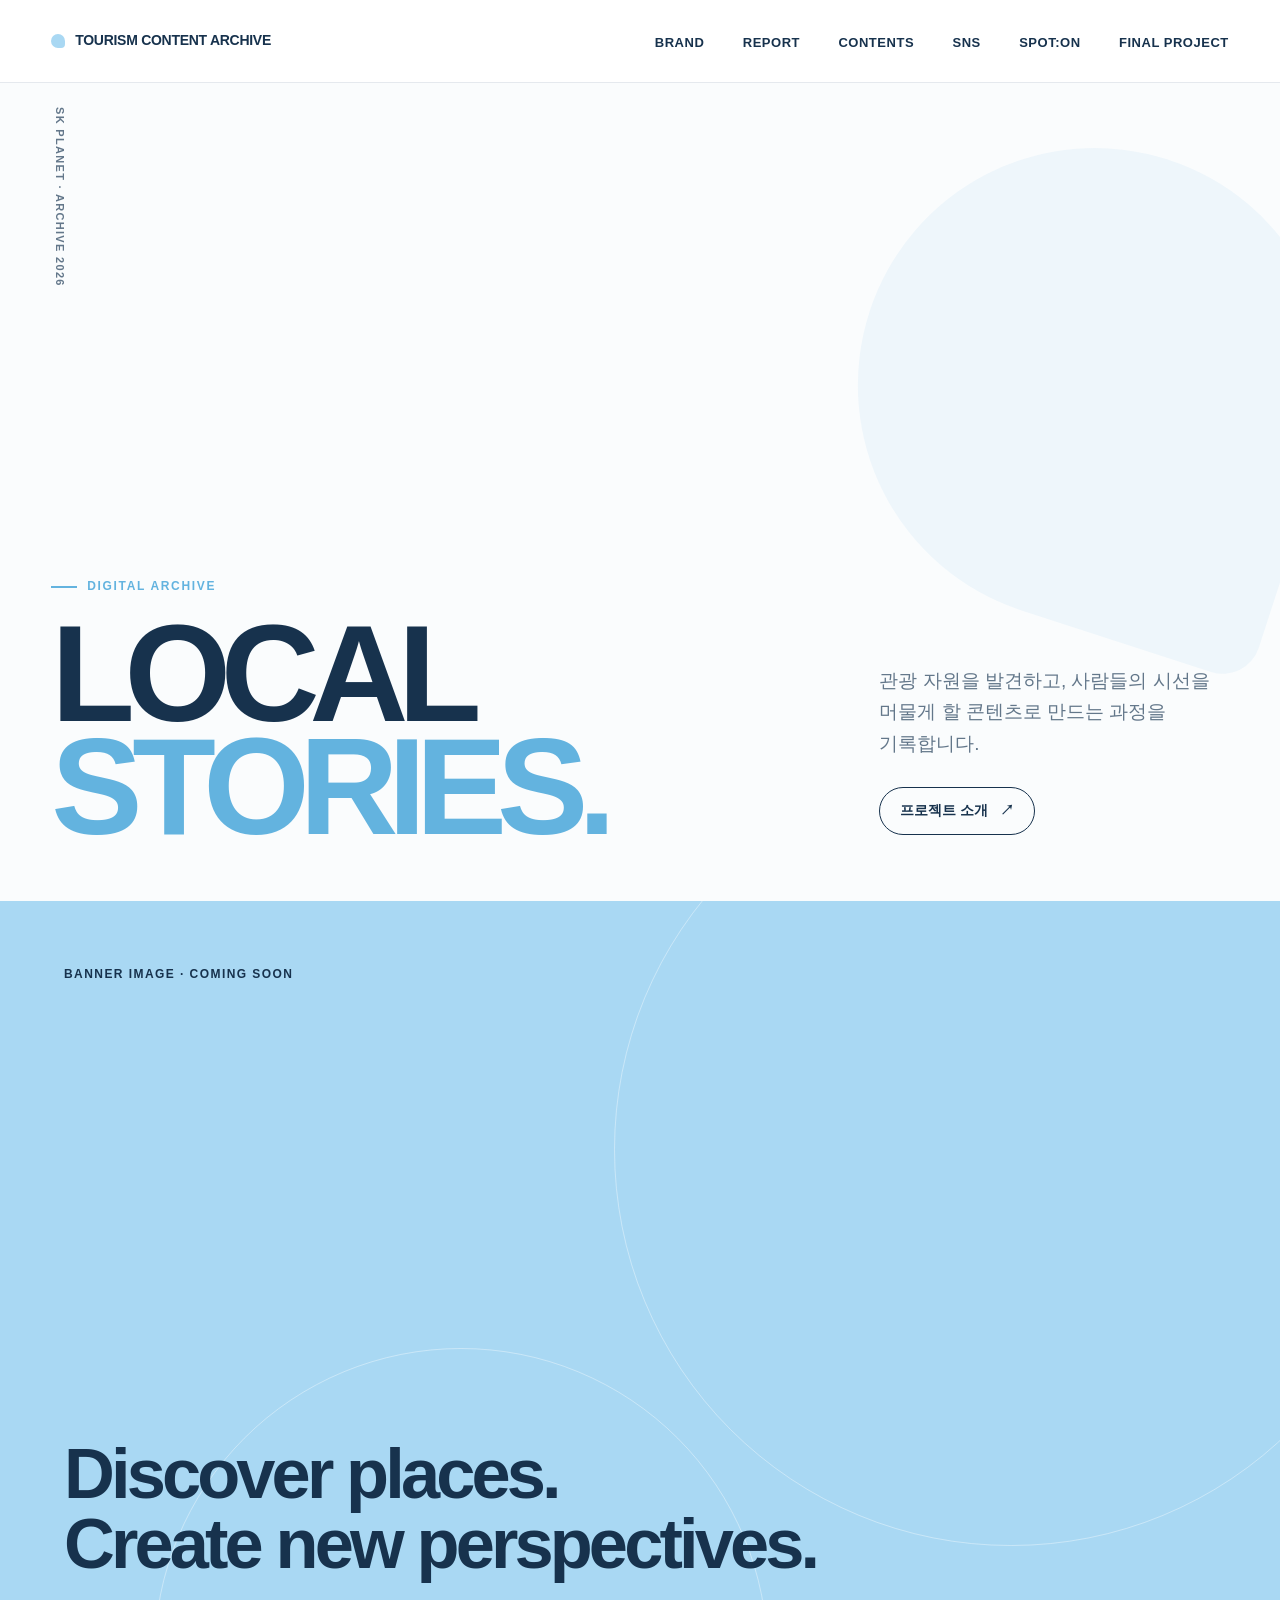
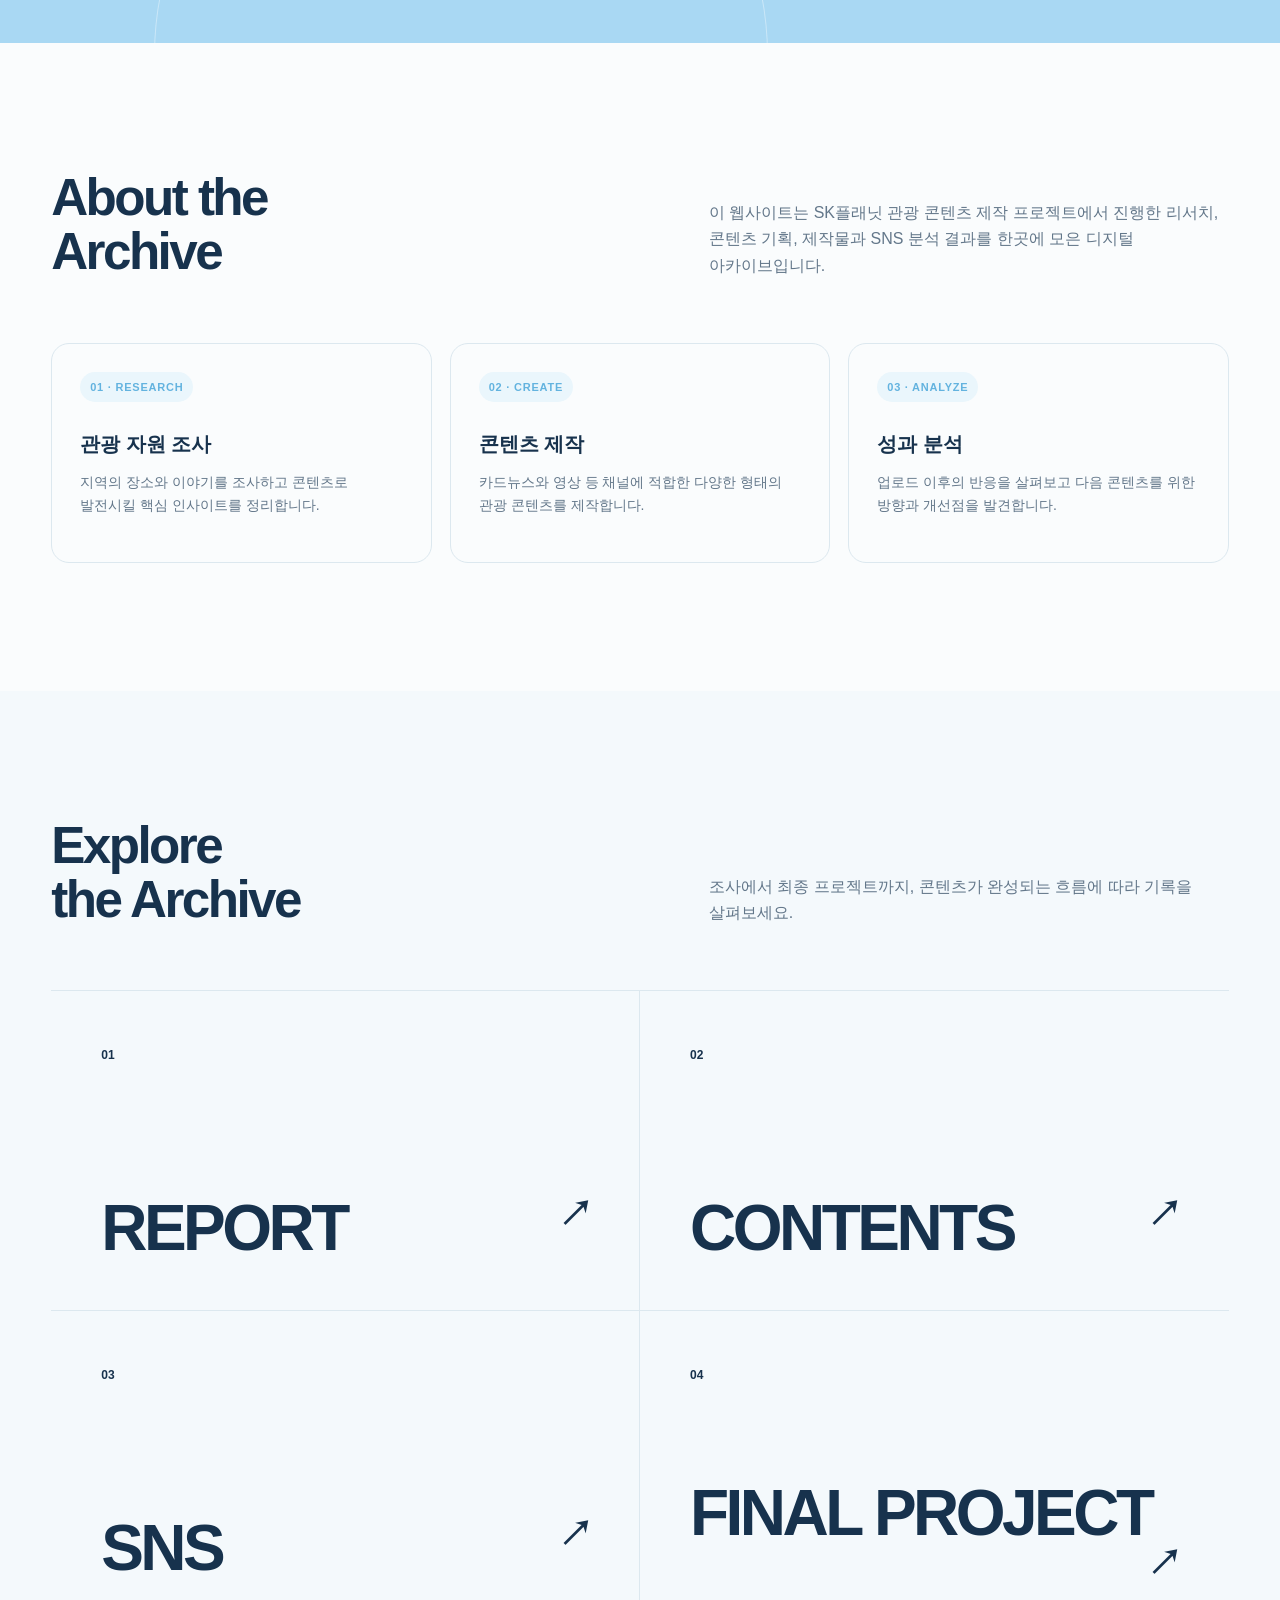
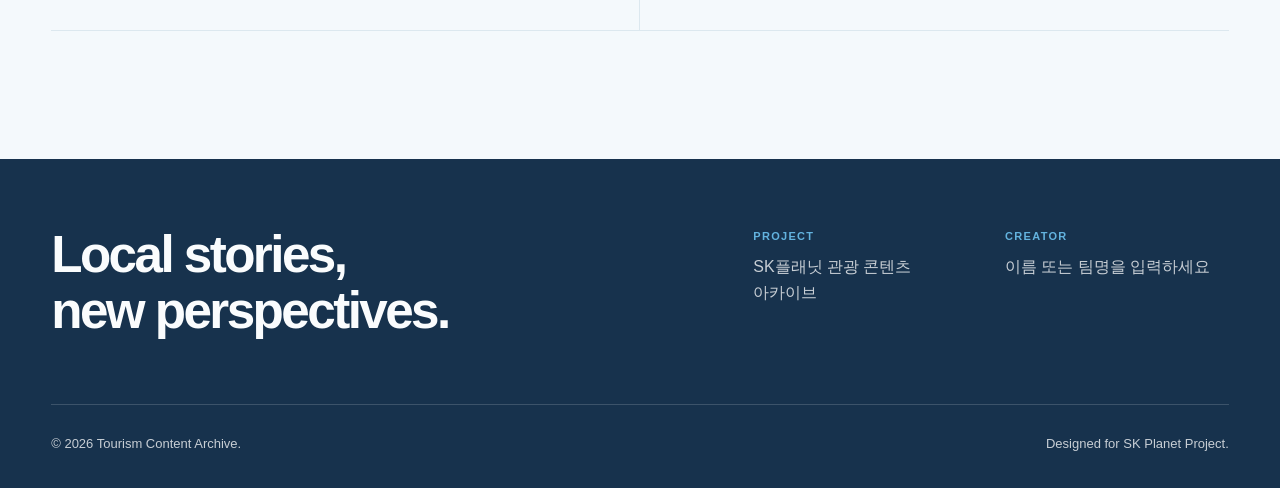
==== commit c9e0b460: "Add files via upload" ====
--- a/index.html
+++ b/index.html
@@ -31,6 +31,7 @@
           <li><a href="report.html">REPORT</a></li>
           <li><a href="contents.html">CONTENTS</a></li>
           <li><a href="sns.html">SNS</a></li>
+          <li><a href="spoton.html">SPOT:ON</a></li>
           <li><a href="final.html">FINAL PROJECT</a></li>
         </ul>
       </nav>
--- a/assets/css/pages.css
+++ b/assets/css/pages.css
@@ -1,889 +1,1364 @@
-.hero {
+.hero {
+  position: relative;
+  display: grid;
+  min-height: calc(100vh - 82px);
+  align-items: end;
+  overflow: hidden;
+  padding: clamp(70px, 9vw, 124px) 0 58px;
+}
+
+.hero::before {
+  position: absolute;
+  top: 8%;
+  right: -4vw;
+  width: clamp(240px, 37vw, 590px);
+  aspect-ratio: 1;
+  content: "";
+  background: var(--color-primary);
+  border-radius: 50% 50% 8% 50%;
+  opacity: 0.08;
+  transform: rotate(18deg);
+}
+
+.hero-grid {
+  position: relative;
+  z-index: 1;
+  display: grid;
+  grid-template-columns: 1.35fr 0.65fr;
+  align-items: end;
+  gap: clamp(40px, 8vw, 110px);
+}
+
+.hero-title {
+  font-family: var(--font-display);
+  font-size: clamp(62px, 10.7vw, 164px);
+  font-weight: 700;
+  letter-spacing: -0.075em;
+  line-height: 0.82;
+}
+
+.hero-title span {
+  display: block;
+  color: var(--color-primary);
+}
+
+.hero-copy {
+  padding-bottom: 8px;
+}
+
+.hero-copy p {
+  margin-bottom: 28px;
+  color: var(--color-muted);
+  font-size: clamp(16px, 1.5vw, 19px);
+}
+
+.hero-index {
+  position: absolute;
+  top: 24px;
+  left: var(--gutter);
+  color: var(--color-muted);
+  font-family: var(--font-display);
+  font-size: 11px;
+  font-weight: 700;
+  letter-spacing: 0.12em;
+  writing-mode: vertical-rl;
+}
+
+.banner-placeholder {
+  position: relative;
+  min-height: clamp(380px, 58vw, 760px);
+  overflow: hidden;
+  color: var(--color-white);
+  background: var(--color-brand-main);
+}
+
+.banner-placeholder::before,
+.banner-placeholder::after {
+  position: absolute;
+  content: "";
+  border: 1px solid rgba(255, 255, 255, 0.38);
+  border-radius: 50%;
+}
+
+.banner-placeholder::before {
+  top: -20%;
+  right: -10%;
+  width: 62vw;
+  height: 62vw;
+}
+
+.banner-placeholder::after {
+  bottom: -43%;
+  left: 12%;
+  width: 48vw;
+  height: 48vw;
+}
+
+.banner-content {
+  position: absolute;
+  inset: 0;
+  z-index: 1;
+  display: flex;
+  flex-direction: column;
+  justify-content: space-between;
+  padding: clamp(28px, 5vw, 70px);
+  color: var(--color-ink);
+}
+
+.banner-label {
+  font-family: var(--font-display);
+  font-size: 12px;
+  font-weight: 800;
+  letter-spacing: 0.12em;
+}
+
+.banner-copy {
+  max-width: 760px;
+  font-family: var(--font-display);
+  font-size: clamp(32px, 5.5vw, 78px);
+  font-weight: 600;
+  letter-spacing: -0.055em;
+  line-height: 1;
+}
+
+.archive-grid {
+  display: grid;
+  grid-template-columns: repeat(2, 1fr);
+  border-top: 1px solid var(--color-line);
+}
+
+.archive-link {
+  position: relative;
+  min-height: 320px;
+  overflow: hidden;
+  padding: clamp(26px, 4vw, 50px);
+  border-right: 1px solid var(--color-line);
+  border-bottom: 1px solid var(--color-line);
+  transition: color var(--ease), background var(--ease);
+}
+
+.archive-link:nth-child(2n) {
+  border-right: 0;
+}
+
+.archive-link:hover,
+.archive-link:focus-visible {
+  color: var(--color-white);
+  background: var(--color-primary);
+}
+
+.archive-number {
+  font-family: var(--font-display);
+  font-size: 12px;
+  font-weight: 700;
+}
+
+.archive-name {
+  position: absolute;
+  right: clamp(26px, 4vw, 50px);
+  bottom: clamp(26px, 4vw, 50px);
+  left: clamp(26px, 4vw, 50px);
+  font-family: var(--font-display);
+  font-size: clamp(34px, 5vw, 68px);
+  font-weight: 700;
+  letter-spacing: -0.055em;
+  line-height: 1;
+}
+
+.archive-name::after {
+  float: right;
+  content: "↗";
+  font-size: 0.55em;
+}
+
+.table-shell {
+  overflow-x: auto;
+  background: var(--color-white);
+  border: 1px solid var(--color-line);
+  border-radius: var(--radius-md);
+}
+
+.resource-table {
+  width: 100%;
+  min-width: 900px;
+  text-align: left;
+}
+
+.resource-table th,
+.resource-table td {
+  padding: 20px 22px;
+  border-bottom: 1px solid var(--color-line);
+  vertical-align: top;
+}
+
+.resource-table th {
+  color: var(--color-muted);
+  background: var(--color-surface);
+  font-family: var(--font-display);
+  font-size: 11px;
+  letter-spacing: 0.09em;
+}
+
+.resource-table td:first-child {
+  color: var(--color-primary);
+  font-family: var(--font-display);
+  font-size: 13px;
+  font-weight: 800;
+}
+
+.resource-table tbody tr:last-child td {
+  border-bottom: 0;
+}
+
+.resource-table tbody tr:hover {
+  background: #fbfdff;
+}
+
+.insight-grid,
+.project-facts {
+  display: grid;
+  grid-template-columns: repeat(3, 1fr);
+  gap: 18px;
+}
+
+.insight-card,
+.fact-card {
+  min-height: 220px;
+  padding: 28px;
+  background: var(--color-white);
+  border: 1px solid var(--color-line);
+  border-radius: var(--radius-md);
+}
+
+.insight-card strong,
+.fact-card strong {
+  display: block;
+  margin: 26px 0 10px;
+  font-size: 20px;
+}
+
+.insight-card p,
+.fact-card p {
+  color: var(--color-muted);
+  font-size: 14px;
+}
+
+.content-grid {
+  display: grid;
+  grid-template-columns: repeat(3, 1fr);
+  gap: 42px 20px;
+}
+
+.filterable-content[hidden] {
+  display: none;
+}
+
+.content-stack {
+  display: grid;
+  gap: clamp(70px, 9vw, 112px);
+}
+
+.cardnews-gallery {
+  overflow: hidden;
+  padding: clamp(24px, 4vw, 52px);
+  color: var(--color-white);
+  background: var(--color-ink);
+  border-radius: var(--radius-lg);
+}
+
+.cardnews-gallery-head {
+  display: flex;
+  align-items: end;
+  justify-content: space-between;
+  gap: 30px;
+  margin-bottom: clamp(28px, 4vw, 46px);
+}
+
+.cardnews-gallery-head .tag {
+  margin-bottom: 13px;
+}
+
+.cardnews-gallery-head h3 {
+  margin-bottom: 6px;
+  font-family: var(--font-display);
+  font-size: clamp(28px, 3.6vw, 48px);
+  letter-spacing: -0.05em;
+}
+
+.cardnews-gallery-head p:not(.cardnews-counter) {
+  color: rgba(250, 252, 253, 0.68);
+}
+
+.cardnews-counter {
+  display: flex;
+  align-items: baseline;
+  gap: 8px;
+  font-family: var(--font-display);
+}
+
+.cardnews-counter strong {
+  color: var(--color-brand-main);
+  font-size: clamp(42px, 5vw, 70px);
+  line-height: 0.9;
+}
+
+.cardnews-counter span {
+  color: rgba(250, 252, 253, 0.54);
+}
+
+.cardnews-gallery-body {
+  display: grid;
+  grid-template-columns: minmax(0, 1fr) 132px;
+  gap: 18px;
+}
+
+.cardnews-viewer {
   position: relative;
+  min-width: 0;
+  overflow: hidden;
+  background: #080b0e;
+  border-radius: var(--radius-md);
+}
+
+.cardnews-viewer:focus-visible {
+  outline-color: var(--color-brand-main);
+}
+
+.cardnews-slides {
   display: grid;
-  min-height: calc(100vh - 82px);
+  place-items: center;
+}
+
+.cardnews-slide {
+  grid-area: 1 / 1;
+  width: 100%;
+  margin: 0;
+}
+
+.cardnews-slide[hidden] {
+  display: none;
+}
+
+.cardnews-slide img {
+  width: 100%;
+  max-height: 850px;
+  object-fit: contain;
+}
+
+.carousel-button {
+  position: absolute;
+  top: 50%;
+  z-index: 2;
+  display: grid;
+  width: 52px;
+  height: 52px;
+  place-items: center;
+  color: var(--color-ink);
+  background: rgba(250, 252, 253, 0.92);
+  border-radius: 50%;
+  box-shadow: 0 8px 24px rgba(0, 0, 0, 0.22);
+  cursor: pointer;
+  transform: translateY(-50%);
+  transition: background var(--ease), transform var(--ease), opacity var(--ease);
+}
+
+.carousel-button:hover,
+.carousel-button:focus-visible {
+  background: var(--color-brand-main);
+  transform: translateY(-50%) scale(1.05);
+}
+
+.carousel-button:disabled {
+  cursor: default;
+  opacity: 0.22;
+  transform: translateY(-50%);
+}
+
+.carousel-button--prev { left: 18px; }
+.carousel-button--next { right: 18px; }
+
+.cardnews-thumbnails {
+  display: grid;
+  align-content: start;
+  gap: 11px;
+}
+
+.cardnews-thumbnail {
+  position: relative;
+  overflow: hidden;
+  padding: 0;
+  background: #080b0e;
+  border: 2px solid transparent;
+  border-radius: var(--radius-sm);
+  cursor: pointer;
+  opacity: 0.48;
+  transition: border-color var(--ease), opacity var(--ease), transform var(--ease);
+}
+
+.cardnews-thumbnail:hover,
+.cardnews-thumbnail:focus-visible,
+.cardnews-thumbnail.is-active {
+  border-color: var(--color-brand-main);
+  opacity: 1;
+  transform: translateX(-3px);
+}
+
+.cardnews-thumbnail img {
+  width: 100%;
+  aspect-ratio: 4 / 5;
+  object-fit: cover;
+}
+
+.content-subhead {
+  display: flex;
   align-items: end;
+  justify-content: space-between;
+  gap: 30px;
+  padding-bottom: 18px;
+  margin-bottom: 32px;
+  border-bottom: 1px solid var(--color-line);
+}
+
+.content-subhead h3 {
+  font-family: var(--font-display);
+  font-size: clamp(26px, 3vw, 38px);
+  letter-spacing: -0.04em;
+}
+
+.content-subhead p {
+  color: var(--color-muted);
+  font-size: 14px;
+}
+
+.content-card[hidden] {
+  display: none;
+}
+
+.content-thumb {
+  position: relative;
+  aspect-ratio: 4 / 5;
+  overflow: hidden;
+  margin-bottom: 18px;
+  background: var(--color-surface);
+  border-radius: var(--radius-md);
+}
+
+.content-thumb::before {
+  position: absolute;
+  inset: 12%;
+  content: "";
+  border: 1px solid rgba(0, 117, 235, 0.24);
+  border-radius: 50%;
+  transition: transform 300ms ease;
+}
+
+.content-card:nth-child(2n) .content-thumb {
+  background: var(--color-primary-soft);
+}
+
+.content-card:nth-child(3n) .content-thumb {
+  color: var(--color-white);
+  background: var(--color-primary);
+}
+
+.content-card:hover .content-thumb::before {
+  transform: scale(1.12);
+}
+
+.thumb-label {
+  position: absolute;
+  top: 22px;
+  left: 22px;
+  font-family: var(--font-display);
+  font-size: 11px;
+  font-weight: 800;
+  letter-spacing: 0.1em;
+}
+
+.thumb-number {
+  position: absolute;
+  right: 22px;
+  bottom: 16px;
+  color: var(--color-primary);
+  font-family: var(--font-display);
+  font-size: clamp(70px, 9vw, 130px);
+  font-weight: 700;
+  letter-spacing: -0.08em;
+  line-height: 1;
+  opacity: 0.2;
+}
+
+.content-card h3 {
+  margin: 10px 0 5px;
+  font-size: 19px;
+}
+
+.content-card p {
+  color: var(--color-muted);
+  font-size: 14px;
+}
+
+.metric-grid {
+  display: grid;
+  grid-template-columns: repeat(4, 1fr);
+  gap: 16px;
+}
+
+.metric-card {
+  padding: 26px;
+  background: var(--color-white);
+  border: 1px solid var(--color-line);
+  border-radius: var(--radius-md);
+}
+
+.metric-label {
+  color: var(--color-muted);
+  font-size: 13px;
+}
+
+.metric-value {
+  display: block;
+  margin: 18px 0 8px;
+  font-family: var(--font-display);
+  font-size: clamp(32px, 4vw, 52px);
+  font-weight: 700;
+  letter-spacing: -0.055em;
+  line-height: 1;
+}
+
+.metric-change {
+  color: var(--color-primary);
+  font-size: 12px;
+  font-weight: 700;
+}
+
+.dashboard-grid {
+  display: grid;
+  grid-template-columns: 1.55fr 0.85fr;
+  gap: 20px;
+  margin-top: 20px;
+}
+
+.dashboard-panel {
+  padding: clamp(24px, 3vw, 38px);
+  background: var(--color-white);
+  border: 1px solid var(--color-line);
+  border-radius: var(--radius-md);
+}
+
+.panel-head {
+  display: flex;
+  justify-content: space-between;
+  gap: 20px;
+  margin-bottom: 34px;
+}
+
+.panel-head h2 {
+  font-size: 19px;
+}
+
+.panel-head span {
+  color: var(--color-muted);
+  font-size: 12px;
+}
+
+.chart {
+  display: flex;
+  height: 270px;
+  align-items: end;
+  justify-content: space-between;
+  gap: 13px;
+  padding-top: 20px;
+  border-bottom: 1px solid var(--color-line);
+}
+
+.chart-bar {
+  position: relative;
+  flex: 1;
+  height: var(--value);
+  min-width: 18px;
+  background: var(--color-primary);
+  border-radius: 6px 6px 0 0;
+  opacity: 0.25;
+  transition: opacity var(--ease);
+}
+
+.chart-bar:hover {
+  opacity: 1;
+}
+
+.chart-bar span {
+  position: absolute;
+  bottom: -27px;
+  left: 50%;
+  color: var(--color-muted);
+  font-size: 11px;
+  transform: translateX(-50%);
+}
+
+.ranking-list li {
+  display: grid;
+  grid-template-columns: 28px 1fr auto;
+  align-items: center;
+  gap: 14px;
+  padding: 18px 0;
+  border-bottom: 1px solid var(--color-line);
+}
+
+.ranking-list li:last-child {
+  border-bottom: 0;
+}
+
+.rank {
+  color: var(--color-primary);
+  font-family: var(--font-display);
+  font-weight: 800;
+}
+
+.rank-name strong,
+.rank-name small {
+  display: block;
+}
+
+.rank-name small {
+  color: var(--color-muted);
+}
+
+.project-visual {
+  position: relative;
+  min-height: clamp(430px, 62vw, 780px);
+  overflow: hidden;
+  color: var(--color-white);
+  background: var(--color-ink);
+}
+
+.project-visual::before {
+  position: absolute;
+  top: 10%;
+  right: 8%;
+  width: 46%;
+  aspect-ratio: 1;
+  content: "";
+  background: var(--color-brand-main);
+  border-radius: 50% 50% 7% 50%;
+  transform: rotate(25deg);
+}
+
+.project-visual-content {
+  position: absolute;
+  inset: 0;
+  z-index: 1;
+  display: flex;
+  flex-direction: column;
+  justify-content: space-between;
+  padding: clamp(28px, 5vw, 66px);
+}
+
+.project-visual-title {
+  align-self: end;
+  max-width: 700px;
+  font-family: var(--font-display);
+  font-size: clamp(44px, 7vw, 100px);
+  font-weight: 700;
+  letter-spacing: -0.07em;
+  line-height: 0.9;
+  text-align: right;
+}
+
+.process-list {
+  counter-reset: process;
+  border-top: 1px solid var(--color-line);
+}
+
+.process-list li {
+  display: grid;
+  grid-template-columns: 80px 0.6fr 1fr;
+  gap: 30px;
+  padding: 34px 0;
+  border-bottom: 1px solid var(--color-line);
+  counter-increment: process;
+}
+
+.process-list li::before {
+  color: var(--color-primary);
+  content: "0" counter(process);
+  font-family: var(--font-display);
+  font-size: 13px;
+  font-weight: 800;
+}
+
+.process-list h3 {
+  font-size: 21px;
+}
+
+.process-list p {
+  color: var(--color-muted);
+}
+
+.empty-note {
+  padding: 50px;
+  text-align: center;
+  border: 1px dashed #b8c0ca;
+  border-radius: var(--radius-md);
+}
+
+.empty-note strong {
+  display: block;
+  margin-bottom: 8px;
+  font-size: 18px;
+}
+
+.empty-note p {
+  color: var(--color-muted);
+}
+
+/* SPOT:ON interactive preview */
+.spoton-page {
   overflow: hidden;
-  padding: clamp(70px, 9vw, 124px) 0 58px;
-}
-
-.hero::before {
+}
+
+.spoton-page-header {
+  position: relative;
+}
+
+.spoton-page-header::after {
   position: absolute;
-  top: 8%;
-  right: -4vw;
-  width: clamp(240px, 37vw, 590px);
+  top: 12%;
+  right: -8%;
+  z-index: -1;
+  width: clamp(220px, 32vw, 520px);
   aspect-ratio: 1;
   content: "";
-  background: var(--color-primary);
+  background: var(--color-brand-sub);
   border-radius: 50% 50% 8% 50%;
-  opacity: 0.08;
-  transform: rotate(18deg);
-}
-
-.hero-grid {
-  position: relative;
-  z-index: 1;
+  transform: rotate(24deg);
+}
+
+.spoton-intro-grid {
   display: grid;
   grid-template-columns: 1.35fr 0.65fr;
   align-items: end;
-  gap: clamp(40px, 8vw, 110px);
-}
-
-.hero-title {
-  font-family: var(--font-display);
-  font-size: clamp(62px, 10.7vw, 164px);
-  font-weight: 700;
-  letter-spacing: -0.075em;
-  line-height: 0.82;
-}
-
-.hero-title span {
-  display: block;
-  color: var(--color-primary);
-}
-
-.hero-copy {
+  gap: clamp(42px, 8vw, 120px);
+}
+
+.spoton-intro-aside {
+  max-width: 390px;
   padding-bottom: 8px;
 }
 
-.hero-copy p {
-  margin-bottom: 28px;
+.spoton-intro-aside p {
+  margin: 20px 0 26px;
   color: var(--color-muted);
-  font-size: clamp(16px, 1.5vw, 19px);
-}
-
-.hero-index {
-  position: absolute;
-  top: 24px;
-  left: var(--gutter);
-  color: var(--color-muted);
-  font-family: var(--font-display);
-  font-size: 11px;
-  font-weight: 700;
-  letter-spacing: 0.12em;
-  writing-mode: vertical-rl;
-}
-
-.banner-placeholder {
-  position: relative;
-  min-height: clamp(380px, 58vw, 760px);
-  overflow: hidden;
-  color: var(--color-white);
-  background: var(--color-brand-main);
-}
-
-.banner-placeholder::before,
-.banner-placeholder::after {
-  position: absolute;
-  content: "";
-  border: 1px solid rgba(255, 255, 255, 0.38);
-  border-radius: 50%;
-}
-
-.banner-placeholder::before {
-  top: -20%;
-  right: -10%;
-  width: 62vw;
-  height: 62vw;
-}
-
-.banner-placeholder::after {
-  bottom: -43%;
-  left: 12%;
-  width: 48vw;
-  height: 48vw;
-}
-
-.banner-content {
-  position: absolute;
-  inset: 0;
-  z-index: 1;
-  display: flex;
-  flex-direction: column;
-  justify-content: space-between;
-  padding: clamp(28px, 5vw, 70px);
+}
+
+.spoton-live {
+  display: inline-flex;
+  align-items: center;
+  gap: 9px;
   color: var(--color-ink);
-}
-
-.banner-label {
-  font-family: var(--font-display);
-  font-size: 12px;
-  font-weight: 800;
-  letter-spacing: 0.12em;
-}
-
-.banner-copy {
-  max-width: 760px;
-  font-family: var(--font-display);
-  font-size: clamp(32px, 5.5vw, 78px);
-  font-weight: 600;
-  letter-spacing: -0.055em;
-  line-height: 1;
-}
-
-.archive-grid {
-  display: grid;
-  grid-template-columns: repeat(2, 1fr);
-  border-top: 1px solid var(--color-line);
-}
-
-.archive-link {
-  position: relative;
-  min-height: 320px;
-  overflow: hidden;
-  padding: clamp(26px, 4vw, 50px);
-  border-right: 1px solid var(--color-line);
-  border-bottom: 1px solid var(--color-line);
-  transition: color var(--ease), background var(--ease);
-}
-
-.archive-link:nth-child(2n) {
-  border-right: 0;
-}
-
-.archive-link:hover,
-.archive-link:focus-visible {
-  color: var(--color-white);
-  background: var(--color-primary);
-}
-
-.archive-number {
-  font-family: var(--font-display);
-  font-size: 12px;
-  font-weight: 700;
-}
-
-.archive-name {
-  position: absolute;
-  right: clamp(26px, 4vw, 50px);
-  bottom: clamp(26px, 4vw, 50px);
-  left: clamp(26px, 4vw, 50px);
-  font-family: var(--font-display);
-  font-size: clamp(34px, 5vw, 68px);
-  font-weight: 700;
-  letter-spacing: -0.055em;
-  line-height: 1;
-}
-
-.archive-name::after {
-  float: right;
-  content: "↗";
-  font-size: 0.55em;
-}
-
-.table-shell {
-  overflow-x: auto;
-  background: var(--color-white);
-  border: 1px solid var(--color-line);
-  border-radius: var(--radius-md);
-}
-
-.resource-table {
-  width: 100%;
-  min-width: 900px;
-  text-align: left;
-}
-
-.resource-table th,
-.resource-table td {
-  padding: 20px 22px;
-  border-bottom: 1px solid var(--color-line);
-  vertical-align: top;
-}
-
-.resource-table th {
-  color: var(--color-muted);
-  background: var(--color-surface);
-  font-family: var(--font-display);
-  font-size: 11px;
-  letter-spacing: 0.09em;
-}
-
-.resource-table td:first-child {
-  color: var(--color-primary);
-  font-family: var(--font-display);
-  font-size: 13px;
-  font-weight: 800;
-}
-
-.resource-table tbody tr:last-child td {
-  border-bottom: 0;
-}
-
-.resource-table tbody tr:hover {
-  background: #fbfdff;
-}
-
-.insight-grid,
-.project-facts {
-  display: grid;
-  grid-template-columns: repeat(3, 1fr);
-  gap: 18px;
-}
-
-.insight-card,
-.fact-card {
-  min-height: 220px;
-  padding: 28px;
-  background: var(--color-white);
-  border: 1px solid var(--color-line);
-  border-radius: var(--radius-md);
-}
-
-.insight-card strong,
-.fact-card strong {
-  display: block;
-  margin: 26px 0 10px;
-  font-size: 20px;
-}
-
-.insight-card p,
-.fact-card p {
-  color: var(--color-muted);
-  font-size: 14px;
-}
-
-.content-grid {
-  display: grid;
-  grid-template-columns: repeat(3, 1fr);
-  gap: 42px 20px;
-}
-
-.content-card[hidden] {
-  display: none;
-}
-
-.content-thumb {
-  position: relative;
-  aspect-ratio: 4 / 5;
-  overflow: hidden;
-  margin-bottom: 18px;
-  background: var(--color-surface);
-  border-radius: var(--radius-md);
-}
-
-.content-thumb::before {
-  position: absolute;
-  inset: 12%;
-  content: "";
-  border: 1px solid rgba(0, 117, 235, 0.24);
-  border-radius: 50%;
-  transition: transform 300ms ease;
-}
-
-.content-card:nth-child(2n) .content-thumb {
-  background: var(--color-primary-soft);
-}
-
-.content-card:nth-child(3n) .content-thumb {
-  color: var(--color-white);
-  background: var(--color-primary);
-}
-
-.content-card:hover .content-thumb::before {
-  transform: scale(1.12);
-}
-
-.thumb-label {
-  position: absolute;
-  top: 22px;
-  left: 22px;
   font-family: var(--font-display);
   font-size: 11px;
   font-weight: 800;
   letter-spacing: 0.1em;
 }
 
-.thumb-number {
+.spoton-live i {
+  width: 9px;
+  height: 9px;
+  background: var(--color-accent);
+  border-radius: 50%;
+  box-shadow: 0 0 0 5px rgba(255, 158, 170, 0.2);
+}
+
+.spoton-demo {
+  position: relative;
+  padding: var(--section-space) 0;
+  background: var(--color-brand-sub);
+}
+
+.spoton-demo::before {
   position: absolute;
-  right: 22px;
-  bottom: 16px;
-  color: var(--color-primary);
+  top: 0;
+  bottom: 0;
+  left: 54%;
+  width: 1px;
+  content: "";
+  background: rgba(23, 50, 77, 0.1);
+}
+
+.spoton-demo-grid {
+  display: grid;
+  grid-template-columns: 0.85fr 1.15fr;
+  align-items: center;
+  gap: clamp(60px, 10vw, 150px);
+}
+
+.spoton-demo-copy > p:not(.eyebrow) {
+  max-width: 470px;
+  margin-top: 26px;
+  color: var(--color-muted);
+}
+
+.spoton-feature-list {
+  margin-top: 42px;
+  border-top: 1px solid rgba(23, 50, 77, 0.18);
+}
+
+.spoton-feature-list li {
+  display: grid;
+  grid-template-columns: 44px 1fr;
+  gap: 18px;
+  padding: 18px 0;
+  border-bottom: 1px solid rgba(23, 50, 77, 0.18);
+}
+
+.spoton-feature-list span {
+  color: var(--color-support);
   font-family: var(--font-display);
-  font-size: clamp(70px, 9vw, 130px);
+  font-size: 12px;
+  font-weight: 800;
+}
+
+.spoton-feature-list strong {
+  font-size: 15px;
+}
+
+.spoton-controls {
+  display: flex;
+  flex-wrap: wrap;
+  gap: 9px;
+  margin-top: 32px;
+}
+
+.preview-control {
+  display: inline-flex;
+  min-height: 44px;
+  align-items: center;
+  gap: 9px;
+  padding: 0 15px;
+  color: var(--color-ink);
+  background: transparent;
+  border: 1px solid rgba(23, 50, 77, 0.28);
+  border-radius: 999px;
+  font-size: 13px;
   font-weight: 700;
-  letter-spacing: -0.08em;
-  line-height: 1;
-  opacity: 0.2;
-}
-
-.content-card h3 {
-  margin: 10px 0 5px;
-  font-size: 19px;
-}
-
-.content-card p {
-  color: var(--color-muted);
-  font-size: 14px;
-}
-
-.metric-grid {
+  cursor: pointer;
+  transition: background var(--ease), border-color var(--ease), transform var(--ease);
+}
+
+.preview-control:hover,
+.preview-control:focus-visible {
+  background: var(--color-brand-main);
+  border-color: var(--color-brand-main);
+  transform: translateY(-2px);
+}
+
+.phone-stage {
+  position: relative;
   display: grid;
-  grid-template-columns: repeat(4, 1fr);
-  gap: 16px;
-}
-
-.metric-card {
-  padding: 26px;
-  background: var(--color-white);
-  border: 1px solid var(--color-line);
-  border-radius: var(--radius-md);
-}
-
-.metric-label {
-  color: var(--color-muted);
-  font-size: 13px;
-}
-
-.metric-value {
-  display: block;
-  margin: 18px 0 8px;
-  font-family: var(--font-display);
-  font-size: clamp(32px, 4vw, 52px);
-  font-weight: 700;
-  letter-spacing: -0.055em;
-  line-height: 1;
-}
-
-.metric-change {
-  color: var(--color-primary);
-  font-size: 12px;
-  font-weight: 700;
-}
-
-.dashboard-grid {
-  display: grid;
-  grid-template-columns: 1.55fr 0.85fr;
-  gap: 20px;
-  margin-top: 20px;
-}
-
-.dashboard-panel {
-  padding: clamp(24px, 3vw, 38px);
-  background: var(--color-white);
-  border: 1px solid var(--color-line);
-  border-radius: var(--radius-md);
-}
-
-.panel-head {
-  display: flex;
-  justify-content: space-between;
-  gap: 20px;
-  margin-bottom: 34px;
-}
-
-.panel-head h2 {
-  font-size: 19px;
-}
-
-.panel-head span {
-  color: var(--color-muted);
-  font-size: 12px;
-}
-
-.chart {
-  display: flex;
-  height: 270px;
-  align-items: end;
-  justify-content: space-between;
-  gap: 13px;
-  padding-top: 20px;
-  border-bottom: 1px solid var(--color-line);
-}
-
-.chart-bar {
+  justify-items: center;
+}
+
+.phone-stage::before,
+.phone-stage::after {
+  position: absolute;
+  content: "";
+  border-radius: 50%;
+}
+
+.phone-stage::before {
+  top: 8%;
+  right: 2%;
+  width: 150px;
+  height: 150px;
+  background: var(--color-brand-main);
+  opacity: 0.68;
+}
+
+.phone-stage::after {
+  bottom: 12%;
+  left: 1%;
+  width: 90px;
+  height: 90px;
+  background: var(--color-accent);
+  opacity: 0.72;
+}
+
+.phone-shell {
   position: relative;
-  flex: 1;
-  height: var(--value);
-  min-width: 18px;
-  background: var(--color-primary);
-  border-radius: 6px 6px 0 0;
-  opacity: 0.25;
-  transition: opacity var(--ease);
-}
-
-.chart-bar:hover {
-  opacity: 1;
-}
-
-.chart-bar span {
+  z-index: 1;
+  width: min(100%, 430px);
+  aspect-ratio: 390 / 844;
+  padding: 11px;
+  background: #111820;
+  border: 1px solid #415062;
+  border-radius: 54px;
+  box-shadow: 0 36px 80px rgba(23, 50, 77, 0.24), inset 0 0 0 1px rgba(255, 255, 255, 0.12);
+}
+
+.phone-screen {
+  position: relative;
+  width: 100%;
+  height: 100%;
+  overflow: hidden;
+  background: #fff;
+  border-radius: 43px;
+}
+
+.phone-screen iframe {
+  width: 100%;
+  height: 100%;
+  background: #fff;
+  border: 0;
+}
+
+.phone-island {
   position: absolute;
-  bottom: -27px;
+  top: 13px;
   left: 50%;
-  color: var(--color-muted);
-  font-size: 11px;
+  z-index: 4;
+  width: 112px;
+  height: 30px;
+  background: #090d11;
+  border-radius: 999px;
   transform: translateX(-50%);
-}
-
-.ranking-list li {
-  display: grid;
-  grid-template-columns: 28px 1fr auto;
-  align-items: center;
-  gap: 14px;
-  padding: 18px 0;
-  border-bottom: 1px solid var(--color-line);
-}
-
-.ranking-list li:last-child {
-  border-bottom: 0;
-}
-
-.rank {
-  color: var(--color-primary);
-  font-family: var(--font-display);
-  font-weight: 800;
-}
-
-.rank-name strong,
-.rank-name small {
-  display: block;
-}
-
-.rank-name small {
-  color: var(--color-muted);
-}
-
-.project-visual {
-  position: relative;
-  min-height: clamp(430px, 62vw, 780px);
-  overflow: hidden;
-  color: var(--color-white);
-  background: var(--color-ink);
-}
-
-.project-visual::before {
+  pointer-events: none;
+}
+
+.phone-home-indicator {
   position: absolute;
-  top: 10%;
-  right: 8%;
-  width: 46%;
-  aspect-ratio: 1;
-  content: "";
-  background: var(--color-brand-main);
-  border-radius: 50% 50% 7% 50%;
-  transform: rotate(25deg);
-}
-
-.project-visual-content {
+  bottom: 8px;
+  left: 50%;
+  z-index: 4;
+  width: 116px;
+  height: 4px;
+  background: rgba(9, 13, 17, 0.78);
+  border-radius: 999px;
+  transform: translateX(-50%);
+  pointer-events: none;
+}
+
+.phone-side-button {
+  position: absolute;
+  right: -4px;
+  width: 4px;
+  background: #263341;
+  border-radius: 0 3px 3px 0;
+}
+
+.phone-side-button--top { top: 126px; height: 58px; }
+.phone-side-button--middle { top: 204px; height: 82px; }
+.phone-side-button--bottom { top: 306px; height: 82px; }
+
+.preview-loading {
   position: absolute;
   inset: 0;
+  z-index: 3;
+  display: grid;
+  place-content: center;
+  justify-items: center;
+  gap: 14px;
+  color: var(--color-muted);
+  background: var(--color-white);
+  font-size: 13px;
+  text-align: center;
+  transition: opacity 240ms ease, visibility 240ms ease;
+}
+
+.preview-loading.is-loaded {
+  visibility: hidden;
+  opacity: 0;
+}
+
+.preview-loading span {
+  width: 34px;
+  height: 34px;
+  border: 3px solid var(--color-brand-sub);
+  border-top-color: var(--color-support);
+  border-radius: 50%;
+  animation: preview-spin 800ms linear infinite;
+}
+
+@keyframes preview-spin {
+  to { transform: rotate(360deg); }
+}
+
+.phone-caption {
+  position: relative;
   z-index: 1;
-  display: flex;
-  flex-direction: column;
-  justify-content: space-between;
-  padding: clamp(28px, 5vw, 66px);
-}
-
-.project-visual-title {
-  align-self: end;
-  max-width: 700px;
-  font-family: var(--font-display);
-  font-size: clamp(44px, 7vw, 100px);
-  font-weight: 700;
-  letter-spacing: -0.07em;
-  line-height: 0.9;
-  text-align: right;
-}
-
-.process-list {
-  counter-reset: process;
-  border-top: 1px solid var(--color-line);
-}
-
-.process-list li {
-  display: grid;
-  grid-template-columns: 80px 0.6fr 1fr;
-  gap: 30px;
-  padding: 34px 0;
-  border-bottom: 1px solid var(--color-line);
-  counter-increment: process;
-}
-
-.process-list li::before {
-  color: var(--color-primary);
-  content: "0" counter(process);
-  font-family: var(--font-display);
-  font-size: 13px;
-  font-weight: 800;
-}
-
-.process-list h3 {
-  font-size: 21px;
-}
-
-.process-list p {
-  color: var(--color-muted);
-}
-
-.empty-note {
-  padding: 50px;
-  text-align: center;
-  border: 1px dashed #b8c0ca;
-  border-radius: var(--radius-md);
-}
-
-.empty-note strong {
-  display: block;
-  margin-bottom: 8px;
-  font-size: 18px;
-}
-
-.empty-note p {
-  color: var(--color-muted);
-}
-
-/* Brand identity guidelines */
-.brand-guide {
-  background: var(--color-white);
-}
-
-.brand-guide-meta {
-  display: flex;
-  align-items: center;
-  justify-content: space-between;
-  gap: 24px;
-  padding: 30px 0 16px;
-  font-family: var(--font-display);
-  font-size: 11px;
-  font-weight: 800;
-  letter-spacing: 0.04em;
-  border-bottom: 1px solid var(--color-ink);
-}
-
-.brand-guide-meta div {
-  display: flex;
-  gap: 22px;
-}
-
-.brand-guide-title {
-  padding: clamp(50px, 7vw, 86px) 0 clamp(58px, 7vw, 92px);
-}
-
-.brand-guide-title h1 {
-  margin-bottom: 10px;
-  font-family: var(--font-display);
-  font-size: clamp(42px, 6vw, 78px);
-  font-weight: 800;
-  letter-spacing: -0.055em;
-  line-height: 1;
-}
-
-.brand-guide-title p {
-  color: var(--color-support);
-  font-size: clamp(17px, 2vw, 24px);
-  font-weight: 700;
-}
-
-.guide-section {
-  padding-bottom: clamp(64px, 8vw, 106px);
-}
-
-.guide-section-heading {
-  display: flex;
-  align-items: baseline;
-  gap: 12px;
-  padding-bottom: 12px;
-  margin-bottom: 28px;
-  border-bottom: 1px solid var(--color-brand-main);
-}
-
-.guide-number {
-  color: var(--color-support);
-  font-family: var(--font-display);
-  font-size: clamp(21px, 2.5vw, 30px);
-  font-weight: 800;
-}
-
-.guide-section-heading h2 {
-  font-size: clamp(20px, 2.2vw, 28px);
-  letter-spacing: -0.03em;
-}
-
-.guide-section-heading span:last-child {
+  margin-top: 22px;
   color: var(--color-muted);
   font-family: var(--font-display);
-  font-size: 11px;
-  letter-spacing: 0.05em;
-}
-
-.brand-intro-grid {
-  display: grid;
-  grid-template-columns: 1.15fr 0.85fr;
-  align-items: stretch;
-  gap: clamp(32px, 5vw, 64px);
-}
-
-.brand-logo-stage {
-  display: grid;
-  min-height: 420px;
-  place-items: center;
-  padding: clamp(34px, 6vw, 74px);
-  background: linear-gradient(145deg, var(--color-surface), #ffffff);
-  border-radius: var(--radius-md);
-}
-
-.brand-logo-stage img {
-  width: min(100%, 620px);
-  height: auto;
-}
-
-.brand-story {
-  display: flex;
-  flex-direction: column;
-  justify-content: center;
-}
-
-.brand-story-label {
-  align-self: flex-start;
-  padding: 7px 10px;
-  margin-bottom: 24px;
-  color: var(--color-white);
-  background: var(--color-ink);
-  font-family: var(--font-display);
-  font-size: 11px;
-  font-weight: 800;
-  border-radius: 4px;
-}
-
-.brand-story h3 {
-  margin-bottom: 24px;
-  font-size: clamp(28px, 3vw, 40px);
-  letter-spacing: -0.045em;
-}
-
-.brand-story p {
-  color: var(--color-muted);
-  line-height: 1.9;
-}
-
-.brand-story p + p {
-  margin-top: 24px;
-}
-
-.palette-grid {
-  display: grid;
-  grid-template-columns: repeat(6, 1fr);
-  gap: 18px;
-}
-
-.palette-chip {
-  --swatch: var(--color-brand-main);
-}
-
-.palette-swatch {
-  aspect-ratio: 1 / 0.95;
-  margin-bottom: 15px;
-  background: var(--swatch);
-  border: 1px solid rgba(23, 50, 77, 0.12);
-  border-radius: var(--radius-sm);
-}
-
-.palette-chip strong,
-.palette-chip span,
-.palette-chip small {
-  display: block;
-}
-
-.palette-chip strong {
-  font-size: 14px;
-}
-
-.palette-chip span,
-.palette-chip small {
-  color: var(--color-muted);
-  font-size: 12px;
-  line-height: 1.45;
-}
-
-.palette-chip span {
-  margin-top: 2px;
-}
-
-.rules-grid {
-  display: grid;
-  grid-template-columns: repeat(2, 1fr);
-  gap: 42px;
-}
-
-.rule-card {
-  display: flex;
-  min-height: 360px;
-  align-items: center;
-  justify-content: center;
-  padding: clamp(30px, 5vw, 66px);
-  background: var(--color-surface);
-  border-radius: var(--radius-md);
-}
-
-.clear-space-box {
-  position: relative;
-  display: grid;
-  width: min(78%, 430px);
-  aspect-ratio: 1.7;
-  place-items: center;
-  padding: 13%;
-  border: 1.5px dashed var(--color-support);
-}
-
-.clear-space-box img {
-  width: 100%;
-}
-
-.clear-space-box span {
-  position: absolute;
-  color: var(--color-support);
-  font-size: 15px;
-}
-
-.clear-space-box span:nth-of-type(1) { top: -30px; left: 50%; transform: translateX(-50%); }
-.clear-space-box span:nth-of-type(2) { right: -30px; top: 50%; transform: translateY(-50%); }
-.clear-space-box span:nth-of-type(3) { bottom: -30px; left: 50%; transform: translateX(-50%); }
-.clear-space-box span:nth-of-type(4) { left: -30px; top: 50%; transform: translateY(-50%); }
-
-.minimum-size-list {
-  width: 100%;
-}
-
-.minimum-size-row {
-  display: grid;
-  grid-template-columns: 1fr 1px 1fr;
-  align-items: center;
-  gap: 36px;
-  min-height: 112px;
-  text-align: center;
-}
-
-.minimum-size-row + .minimum-size-row {
-  border-top: 1px solid var(--color-line);
-}
-
-.minimum-size-row i {
-  height: 62px;
-  background: var(--color-line);
-}
-
-.minimum-size-row strong,
-.minimum-size-row small {
-  display: block;
-}
-
-.minimum-size-row small {
-  color: var(--color-muted);
-}
-
-.minimum-size-row img {
-  width: 135px;
-  margin-inline: auto;
-}
-
-.rule-caption {
-  margin-top: 18px;
-  color: var(--color-muted);
-  font-size: 13px;
-  text-align: center;
-}
-
-.dont-grid {
-  display: grid;
-  grid-template-columns: repeat(3, 1fr);
-  gap: 18px;
-}
-
-.dont-card {
-  position: relative;
-  display: flex;
-  min-height: 205px;
-  flex-direction: column;
-  align-items: center;
-  justify-content: center;
-  overflow: hidden;
-  padding: 30px 24px 18px;
-  background: var(--color-white);
-  border: 1px solid var(--color-line);
-  border-radius: var(--radius-sm);
-}
-
-.dont-card::before {
-  position: absolute;
-  top: 12px;
-  left: 12px;
-  z-index: 2;
-  padding: 3px 6px;
-  color: #fff;
-  content: "INCORRECT";
-  background: #f04444;
-  font-family: var(--font-display);
-  font-size: 9px;
-  font-weight: 800;
-}
-
-.dont-card img {
-  width: 58%;
-  max-height: 90px;
-  object-fit: contain;
-}
-
-.dont-card p {
-  margin-top: 22px;
-  font-size: 14px;
+  font-size: 10px;
   font-weight: 700;
-}
-
-.dont-card--stretch img { transform: scaleX(1.25) scaleY(0.8); }
-.dont-card--rotate img { transform: rotate(-13deg); }
-.dont-card--coral img { filter: sepia(1) saturate(6) hue-rotate(300deg) brightness(1.12); }
-.dont-card--fade img { opacity: 0.13; }
-.dont-card--effect img { filter: drop-shadow(7px 8px 4px rgba(23, 50, 77, 0.5)); }
-.dont-card--busy { background: repeating-linear-gradient(145deg, #17324d 0 18px, #63b3df 18px 38px, #a9d8f3 38px 52px); }
-.dont-card--busy p { color: #fff; text-shadow: 0 1px 4px rgba(0, 0, 0, 0.5); }
-
-.background-grid {
-  display: grid;
-  grid-template-columns: repeat(3, 1fr);
-  gap: 20px;
-}
-
-.background-card {
-  display: flex;
-  min-height: 300px;
-  flex-direction: column;
-  align-items: center;
-  justify-content: center;
-  padding: 34px;
-  background: #fff;
-  border: 1px solid var(--color-line);
-  border-radius: var(--radius-sm);
-  text-align: center;
-}
-
-.background-card img {
-  width: 70%;
-  max-width: 270px;
-}
-
-.background-card strong {
-  margin-top: 32px;
-}
-
-.background-card span {
-  color: var(--color-muted);
-  font-size: 13px;
-}
-
-.background-card--navy {
-  color: #fff;
-  background: var(--color-ink);
-  border-color: var(--color-ink);
-}
-
-.background-card--navy img {
-  filter: brightness(0) invert(1);
-}
-
-.background-card--navy span {
-  color: var(--color-brand-main);
-}
-
-.background-card--pastel {
-  background: var(--color-brand-main);
-  border-color: var(--color-brand-main);
-}
+  letter-spacing: 0.08em;
+}
+
+.phone-shell:fullscreen {
+  width: min(100vw, 480px);
+  height: 100vh;
+  margin: auto;
+  aspect-ratio: auto;
+  border-radius: 0;
+}
+
+.phone-shell:fullscreen .phone-screen {
+  border-radius: 0;
+}
+
+/* Brand identity guidelines */
+.brand-guide {
+  background: var(--color-white);
+}
+
+.brand-guide-meta {
+  display: flex;
+  align-items: center;
+  justify-content: space-between;
+  gap: 24px;
+  padding: 30px 0 16px;
+  font-family: var(--font-display);
+  font-size: 11px;
+  font-weight: 800;
+  letter-spacing: 0.04em;
+  border-bottom: 1px solid var(--color-ink);
+}
+
+.brand-guide-meta div {
+  display: flex;
+  gap: 22px;
+}
+
+.brand-guide-title {
+  padding: clamp(50px, 7vw, 86px) 0 clamp(58px, 7vw, 92px);
+}
+
+.brand-guide-title h1 {
+  margin-bottom: 10px;
+  font-family: var(--font-display);
+  font-size: clamp(42px, 6vw, 78px);
+  font-weight: 800;
+  letter-spacing: -0.055em;
+  line-height: 1;
+}
+
+.brand-guide-title p {
+  color: var(--color-support);
+  font-size: clamp(17px, 2vw, 24px);
+  font-weight: 700;
+}
+
+.guide-section {
+  padding-bottom: clamp(64px, 8vw, 106px);
+}
+
+.guide-section-heading {
+  display: flex;
+  align-items: baseline;
+  gap: 12px;
+  padding-bottom: 12px;
+  margin-bottom: 28px;
+  border-bottom: 1px solid var(--color-brand-main);
+}
+
+.guide-number {
+  color: var(--color-support);
+  font-family: var(--font-display);
+  font-size: clamp(21px, 2.5vw, 30px);
+  font-weight: 800;
+}
+
+.guide-section-heading h2 {
+  font-size: clamp(20px, 2.2vw, 28px);
+  letter-spacing: -0.03em;
+}
+
+.guide-section-heading span:last-child {
+  color: var(--color-muted);
+  font-family: var(--font-display);
+  font-size: 11px;
+  letter-spacing: 0.05em;
+}
+
+.brand-intro-grid {
+  display: grid;
+  grid-template-columns: 1.15fr 0.85fr;
+  align-items: stretch;
+  gap: clamp(32px, 5vw, 64px);
+}
+
+.brand-logo-stage {
+  display: grid;
+  min-height: 420px;
+  place-items: center;
+  padding: clamp(34px, 6vw, 74px);
+  background: linear-gradient(145deg, var(--color-surface), #ffffff);
+  border-radius: var(--radius-md);
+}
+
+.brand-logo-stage img {
+  width: min(100%, 620px);
+  height: auto;
+}
+
+.brand-story {
+  display: flex;
+  flex-direction: column;
+  justify-content: center;
+}
+
+.brand-story-label {
+  align-self: flex-start;
+  padding: 7px 10px;
+  margin-bottom: 24px;
+  color: var(--color-white);
+  background: var(--color-ink);
+  font-family: var(--font-display);
+  font-size: 11px;
+  font-weight: 800;
+  border-radius: 4px;
+}
+
+.brand-story h3 {
+  margin-bottom: 24px;
+  font-size: clamp(28px, 3vw, 40px);
+  letter-spacing: -0.045em;
+}
+
+.brand-story p {
+  color: var(--color-muted);
+  line-height: 1.9;
+}
+
+.brand-story p + p {
+  margin-top: 24px;
+}
+
+.palette-grid {
+  display: grid;
+  grid-template-columns: repeat(6, 1fr);
+  gap: 18px;
+}
+
+.palette-chip {
+  --swatch: var(--color-brand-main);
+}
+
+.palette-swatch {
+  aspect-ratio: 1 / 0.95;
+  margin-bottom: 15px;
+  background: var(--swatch);
+  border: 1px solid rgba(23, 50, 77, 0.12);
+  border-radius: var(--radius-sm);
+}
+
+.palette-chip strong,
+.palette-chip span,
+.palette-chip small {
+  display: block;
+}
+
+.palette-chip strong {
+  font-size: 14px;
+}
+
+.palette-chip span,
+.palette-chip small {
+  color: var(--color-muted);
+  font-size: 12px;
+  line-height: 1.45;
+}
+
+.palette-chip span {
+  margin-top: 2px;
+}
+
+.rules-grid {
+  display: grid;
+  grid-template-columns: repeat(2, 1fr);
+  gap: 42px;
+}
+
+.rule-card {
+  display: flex;
+  min-height: 360px;
+  align-items: center;
+  justify-content: center;
+  padding: clamp(30px, 5vw, 66px);
+  background: var(--color-surface);
+  border-radius: var(--radius-md);
+}
+
+.clear-space-box {
+  position: relative;
+  display: grid;
+  width: min(78%, 430px);
+  aspect-ratio: 1.7;
+  place-items: center;
+  padding: 13%;
+  border: 1.5px dashed var(--color-support);
+}
+
+.clear-space-box img {
+  width: 100%;
+}
+
+.clear-space-box span {
+  position: absolute;
+  color: var(--color-support);
+  font-size: 15px;
+}
+
+.clear-space-box span:nth-of-type(1) { top: -30px; left: 50%; transform: translateX(-50%); }
+.clear-space-box span:nth-of-type(2) { right: -30px; top: 50%; transform: translateY(-50%); }
+.clear-space-box span:nth-of-type(3) { bottom: -30px; left: 50%; transform: translateX(-50%); }
+.clear-space-box span:nth-of-type(4) { left: -30px; top: 50%; transform: translateY(-50%); }
+
+.minimum-size-list {
+  width: 100%;
+}
+
+.minimum-size-row {
+  display: grid;
+  grid-template-columns: 1fr 1px 1fr;
+  align-items: center;
+  gap: 36px;
+  min-height: 112px;
+  text-align: center;
+}
+
+.minimum-size-row + .minimum-size-row {
+  border-top: 1px solid var(--color-line);
+}
+
+.minimum-size-row i {
+  height: 62px;
+  background: var(--color-line);
+}
+
+.minimum-size-row strong,
+.minimum-size-row small {
+  display: block;
+}
+
+.minimum-size-row small {
+  color: var(--color-muted);
+}
+
+.minimum-size-row img {
+  width: 135px;
+  margin-inline: auto;
+}
+
+.rule-caption {
+  margin-top: 18px;
+  color: var(--color-muted);
+  font-size: 13px;
+  text-align: center;
+}
+
+.dont-grid {
+  display: grid;
+  grid-template-columns: repeat(3, 1fr);
+  gap: 18px;
+}
+
+.dont-card {
+  position: relative;
+  display: flex;
+  min-height: 205px;
+  flex-direction: column;
+  align-items: center;
+  justify-content: center;
+  overflow: hidden;
+  padding: 30px 24px 18px;
+  background: var(--color-white);
+  border: 1px solid var(--color-line);
+  border-radius: var(--radius-sm);
+}
+
+.dont-card::before {
+  position: absolute;
+  top: 12px;
+  left: 12px;
+  z-index: 2;
+  padding: 3px 6px;
+  color: #fff;
+  content: "INCORRECT";
+  background: #f04444;
+  font-family: var(--font-display);
+  font-size: 9px;
+  font-weight: 800;
+}
+
+.dont-card img {
+  width: 58%;
+  max-height: 90px;
+  object-fit: contain;
+}
+
+.dont-card p {
+  margin-top: 22px;
+  font-size: 14px;
+  font-weight: 700;
+}
+
+.dont-card--stretch img { transform: scaleX(1.25) scaleY(0.8); }
+.dont-card--rotate img { transform: rotate(-13deg); }
+.dont-card--coral img { filter: sepia(1) saturate(6) hue-rotate(300deg) brightness(1.12); }
+.dont-card--fade img { opacity: 0.13; }
+.dont-card--effect img { filter: drop-shadow(7px 8px 4px rgba(23, 50, 77, 0.5)); }
+.dont-card--busy { background: repeating-linear-gradient(145deg, #17324d 0 18px, #63b3df 18px 38px, #a9d8f3 38px 52px); }
+.dont-card--busy p { color: #fff; text-shadow: 0 1px 4px rgba(0, 0, 0, 0.5); }
+
+.background-grid {
+  display: grid;
+  grid-template-columns: repeat(3, 1fr);
+  gap: 20px;
+}
+
+.background-card {
+  display: flex;
+  min-height: 300px;
+  flex-direction: column;
+  align-items: center;
+  justify-content: center;
+  padding: 34px;
+  background: #fff;
+  border: 1px solid var(--color-line);
+  border-radius: var(--radius-sm);
+  text-align: center;
+}
+
+.background-card img {
+  width: 70%;
+  max-width: 270px;
+}
+
+.background-card strong {
+  margin-top: 32px;
+}
+
+.background-card span {
+  color: var(--color-muted);
+  font-size: 13px;
+}
+
+.background-card--navy {
+  color: #fff;
+  background: var(--color-ink);
+  border-color: var(--color-ink);
+}
+
+.background-card--navy img {
+  filter: brightness(0) invert(1);
+}
+
+.background-card--navy span {
+  color: var(--color-brand-main);
+}
+
+.background-card--pastel {
+  background: var(--color-brand-main);
+  border-color: var(--color-brand-main);
+}
--- a/assets/css/responsive.css
+++ b/assets/css/responsive.css
@@ -1,221 +1,303 @@
 @media (max-width: 1023px) {
-  .brand-text {
-    max-width: 190px;
-    overflow: hidden;
-    text-overflow: ellipsis;
-    white-space: nowrap;
-  }
-
-  .site-nav ul {
-    gap: 18px;
-  }
-
-  .site-nav a {
-    font-size: 12px;
-  }
-
-  .hero-grid {
-    grid-template-columns: 1fr;
-  }
-
-  .hero-copy {
-    max-width: 520px;
-  }
-
+  .brand-text {
+    max-width: 190px;
+    overflow: hidden;
+    text-overflow: ellipsis;
+    white-space: nowrap;
+  }
+
+  .site-nav ul {
+    gap: 18px;
+  }
+
+  .site-nav a {
+    font-size: 12px;
+  }
+
+  .hero-grid {
+    grid-template-columns: 1fr;
+  }
+
+  .hero-copy {
+    max-width: 520px;
+  }
+
   .content-grid,
-  .insight-grid,
-  .project-facts {
+  .insight-grid,
+  .project-facts {
     grid-template-columns: repeat(2, 1fr);
   }
 
-  .metric-grid {
-    grid-template-columns: repeat(2, 1fr);
-  }
-
+  .cardnews-gallery-body {
+    grid-template-columns: minmax(0, 1fr) 105px;
+  }
+
+  .metric-grid {
+    grid-template-columns: repeat(2, 1fr);
+  }
+
   .dashboard-grid {
     grid-template-columns: 1fr;
   }
 
-  .palette-grid {
-    grid-template-columns: repeat(3, 1fr);
-    gap: 28px 16px;
-  }
-}
-
+  .spoton-demo-grid {
+    grid-template-columns: 0.75fr 1.25fr;
+    gap: 54px;
+  }
+
+  .palette-grid {
+    grid-template-columns: repeat(3, 1fr);
+    gap: 28px 16px;
+  }
+}
+
 @media (max-width: 767px) {
-  body {
-    font-size: 15px;
-  }
-
-  .header-inner {
-    min-height: 68px;
-  }
-
-  .menu-toggle {
-    display: inline-flex;
-  }
-
-  .site-nav {
-    position: fixed;
-    inset: 68px 0 0;
-    visibility: hidden;
-    background: var(--color-white);
-    opacity: 0;
-    transform: translateY(-10px);
-    transition: visibility var(--ease), opacity var(--ease), transform var(--ease);
-  }
-
-  .site-nav.is-open {
-    visibility: visible;
-    opacity: 1;
-    transform: translateY(0);
-  }
-
-  .site-nav ul {
-    display: block;
-    padding: 24px var(--gutter);
-  }
-
-  .site-nav a {
-    padding: 18px 0;
-    font-size: clamp(26px, 9vw, 40px);
-    letter-spacing: -0.04em;
-    border-bottom: 1px solid var(--color-line);
-  }
-
-  .site-nav a::after {
-    right: auto;
-    bottom: 12px;
-    width: 42px;
-  }
-
-  .hero {
-    min-height: calc(100svh - 68px);
-    align-items: center;
-  }
-
-  .hero-title {
-    font-size: clamp(58px, 20vw, 92px);
-  }
-
-  .hero-index {
-    display: none;
-  }
-
-  .page-title {
-    font-size: clamp(46px, 16vw, 72px);
-  }
-
-  .section-head {
-    display: block;
-  }
-
-  .section-description {
-    margin-top: 18px;
-  }
-
-  .archive-grid,
-  .content-grid,
-  .insight-grid,
-  .project-facts,
-  .metric-grid,
-  .footer-top,
-  .footer-meta {
-    grid-template-columns: 1fr;
-  }
-
-  .brand-intro-grid,
-  .rules-grid,
-  .dont-grid,
-  .background-grid {
-    grid-template-columns: 1fr;
-  }
-
-  .brand-logo-stage {
-    min-height: 300px;
-  }
-
-  .brand-guide-meta div {
-    display: none;
-  }
-
-  .palette-grid {
-    grid-template-columns: repeat(2, 1fr);
-  }
-
-  .palette-swatch {
-    aspect-ratio: 1.35;
-  }
-
-  .rule-card {
-    min-height: 300px;
-  }
-
-  .dont-card {
-    min-height: 220px;
-  }
-
-  .archive-link {
-    min-height: 230px;
-    border-right: 0;
-  }
-
-  .content-grid {
-    gap: 36px 0;
-  }
-
+  body {
+    font-size: 15px;
+  }
+
+  .header-inner {
+    min-height: 68px;
+  }
+
+  .menu-toggle {
+    display: inline-flex;
+  }
+
+  .site-nav {
+    position: fixed;
+    inset: 68px 0 0;
+    visibility: hidden;
+    background: var(--color-white);
+    opacity: 0;
+    transform: translateY(-10px);
+    transition: visibility var(--ease), opacity var(--ease), transform var(--ease);
+  }
+
+  .site-nav.is-open {
+    visibility: visible;
+    opacity: 1;
+    transform: translateY(0);
+  }
+
+  .site-nav ul {
+    display: block;
+    padding: 24px var(--gutter);
+  }
+
+  .site-nav a {
+    padding: 18px 0;
+    font-size: clamp(26px, 9vw, 40px);
+    letter-spacing: -0.04em;
+    border-bottom: 1px solid var(--color-line);
+  }
+
+  .site-nav a::after {
+    right: auto;
+    bottom: 12px;
+    width: 42px;
+  }
+
+  .hero {
+    min-height: calc(100svh - 68px);
+    align-items: center;
+  }
+
+  .hero-title {
+    font-size: clamp(58px, 20vw, 92px);
+  }
+
+  .hero-index {
+    display: none;
+  }
+
+  .page-title {
+    font-size: clamp(46px, 16vw, 72px);
+  }
+
+  .section-head {
+    display: block;
+  }
+
+  .section-description {
+    margin-top: 18px;
+  }
+
+  .archive-grid,
+  .content-grid,
+  .insight-grid,
+  .project-facts,
+  .metric-grid,
+  .footer-top,
+  .footer-meta {
+    grid-template-columns: 1fr;
+  }
+
+  .brand-intro-grid,
+  .rules-grid,
+  .dont-grid,
+  .background-grid {
+    grid-template-columns: 1fr;
+  }
+
+  .brand-logo-stage {
+    min-height: 300px;
+  }
+
+  .brand-guide-meta div {
+    display: none;
+  }
+
+  .palette-grid {
+    grid-template-columns: repeat(2, 1fr);
+  }
+
+  .palette-swatch {
+    aspect-ratio: 1.35;
+  }
+
+  .rule-card {
+    min-height: 300px;
+  }
+
+  .dont-card {
+    min-height: 220px;
+  }
+
+  .archive-link {
+    min-height: 230px;
+    border-right: 0;
+  }
+
+  .content-grid {
+    gap: 36px 0;
+  }
+
   .content-thumb {
     aspect-ratio: 5 / 4;
   }
 
-  .footer-top {
-    gap: 46px;
-  }
-
-  .footer-bottom {
-    flex-direction: column;
-    gap: 8px;
-  }
-
-  .process-list li {
-    grid-template-columns: 42px 1fr;
-    gap: 12px;
-  }
-
-  .process-list p {
-    grid-column: 2;
-  }
-
-  .project-visual::before {
-    top: 16%;
-    right: -18%;
-    width: 80%;
-  }
-
+  .cardnews-gallery-head,
+  .content-subhead {
+    display: block;
+  }
+
+  .cardnews-counter {
+    margin-top: 20px;
+  }
+
+  .cardnews-gallery-body {
+    grid-template-columns: 1fr;
+  }
+
+  .cardnews-thumbnails {
+    grid-template-columns: repeat(3, 1fr);
+  }
+
+  .cardnews-thumbnail:hover,
+  .cardnews-thumbnail:focus-visible,
+  .cardnews-thumbnail.is-active {
+    transform: translateY(-3px);
+  }
+
+  .carousel-button {
+    width: 44px;
+    height: 44px;
+  }
+
+  .carousel-button--prev { left: 10px; }
+  .carousel-button--next { right: 10px; }
+
+  .content-subhead p {
+    margin-top: 8px;
+  }
+
+  .footer-top {
+    gap: 46px;
+  }
+
+  .footer-bottom {
+    flex-direction: column;
+    gap: 8px;
+  }
+
+  .process-list li {
+    grid-template-columns: 42px 1fr;
+    gap: 12px;
+  }
+
+  .process-list p {
+    grid-column: 2;
+  }
+
+  .project-visual::before {
+    top: 16%;
+    right: -18%;
+    width: 80%;
+  }
+
   .project-visual-title {
     max-width: 90%;
   }
+
+  .spoton-intro-grid,
+  .spoton-demo-grid {
+    grid-template-columns: 1fr;
+  }
+
+  .spoton-intro-aside {
+    max-width: none;
+  }
+
+  .spoton-demo::before {
+    display: none;
+  }
+
+  .spoton-demo-copy {
+    max-width: 520px;
+  }
+
+  .phone-stage {
+    margin-top: 8px;
+  }
+
+  .phone-shell {
+    width: min(100%, 390px);
+    border-radius: 46px;
+  }
+
+  .phone-screen {
+    border-radius: 36px;
+  }
+
+  .phone-stage::before {
+    right: -14%;
+  }
+
+  .phone-stage::after {
+    left: -8%;
+  }
 }
-
-@media (max-width: 420px) {
-  .brand-text {
-    max-width: 190px;
-    overflow: hidden;
-    text-overflow: ellipsis;
-    white-space: nowrap;
-  }
-
-  .metric-card,
-  .insight-card,
-  .fact-card {
-    padding: 22px;
-  }
-
-  .chart {
-    gap: 7px;
-  }
-
-  .empty-note {
-    padding: 36px 22px;
-  }
-}
+
+@media (max-width: 420px) {
+  .brand-text {
+    max-width: 190px;
+    overflow: hidden;
+    text-overflow: ellipsis;
+    white-space: nowrap;
+  }
+
+  .metric-card,
+  .insight-card,
+  .fact-card {
+    padding: 22px;
+  }
+
+  .chart {
+    gap: 7px;
+  }
+
+  .empty-note {
+    padding: 36px 22px;
+  }
+}
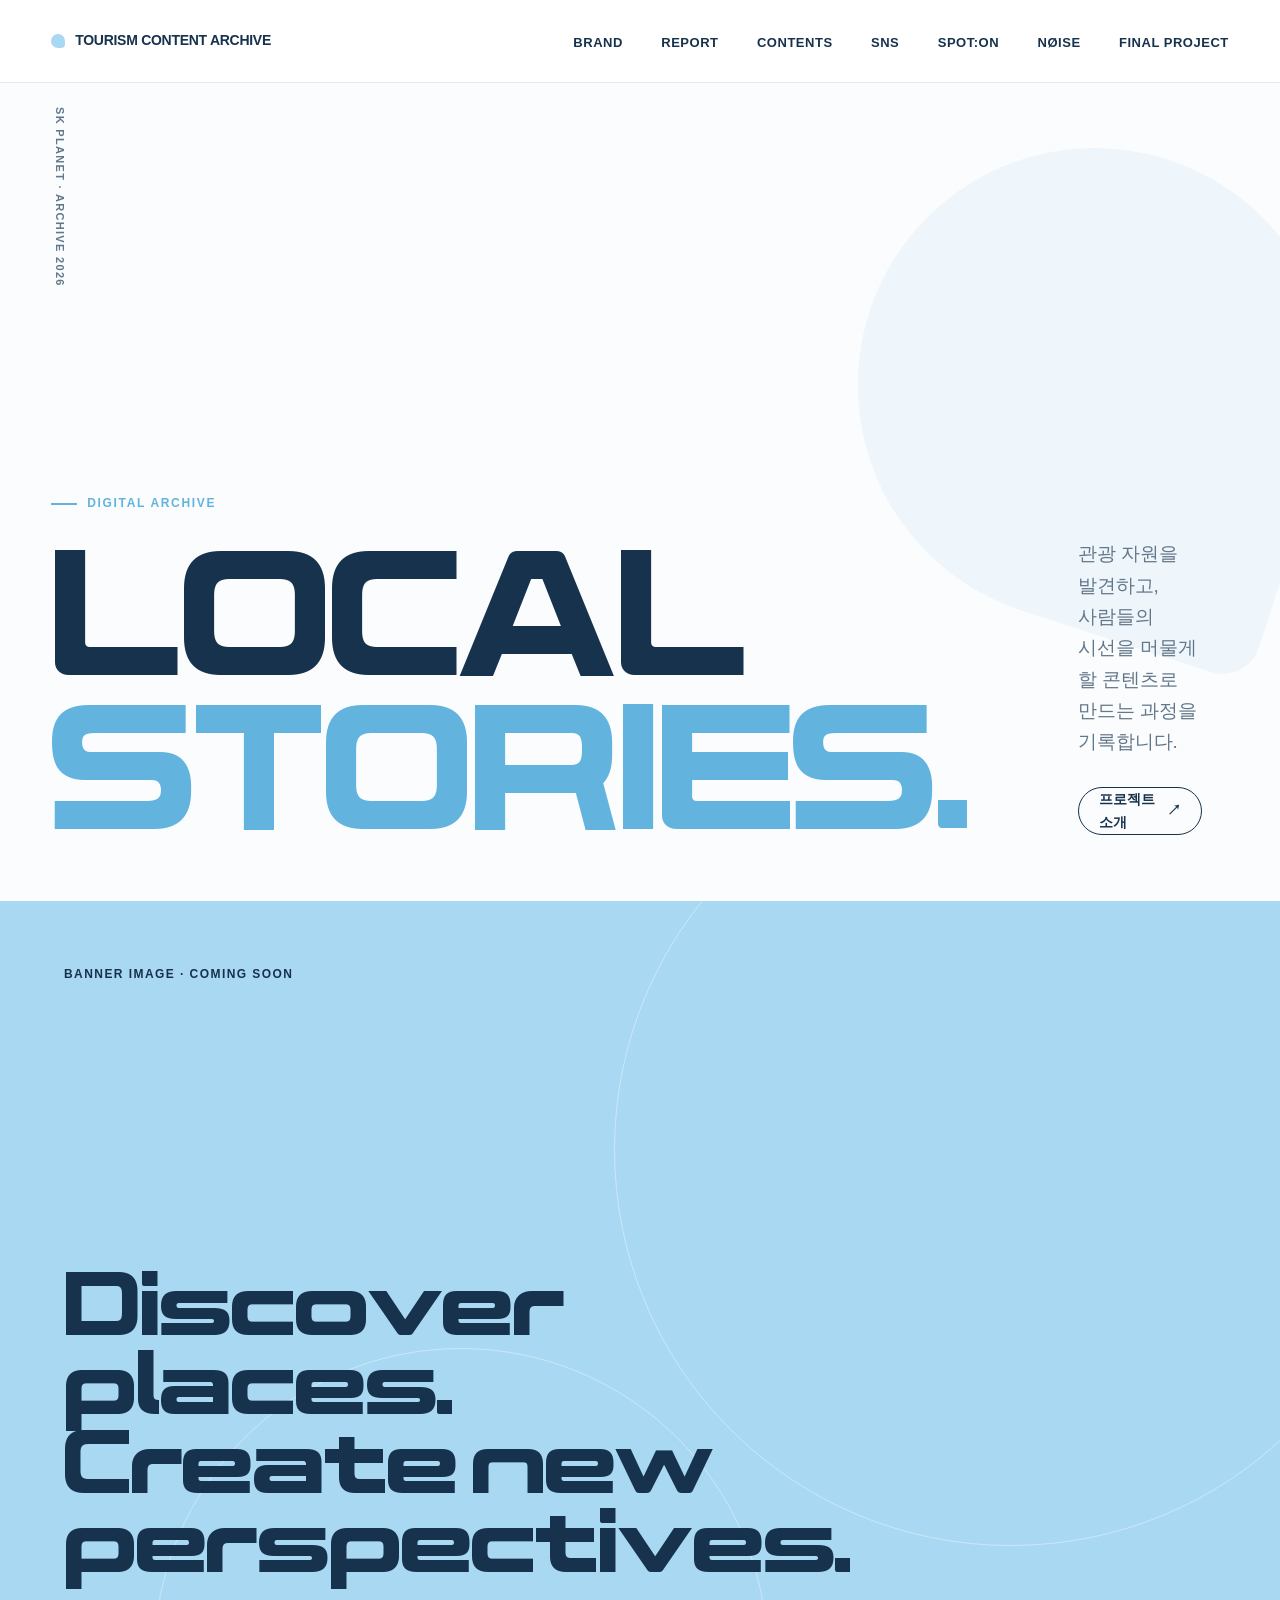
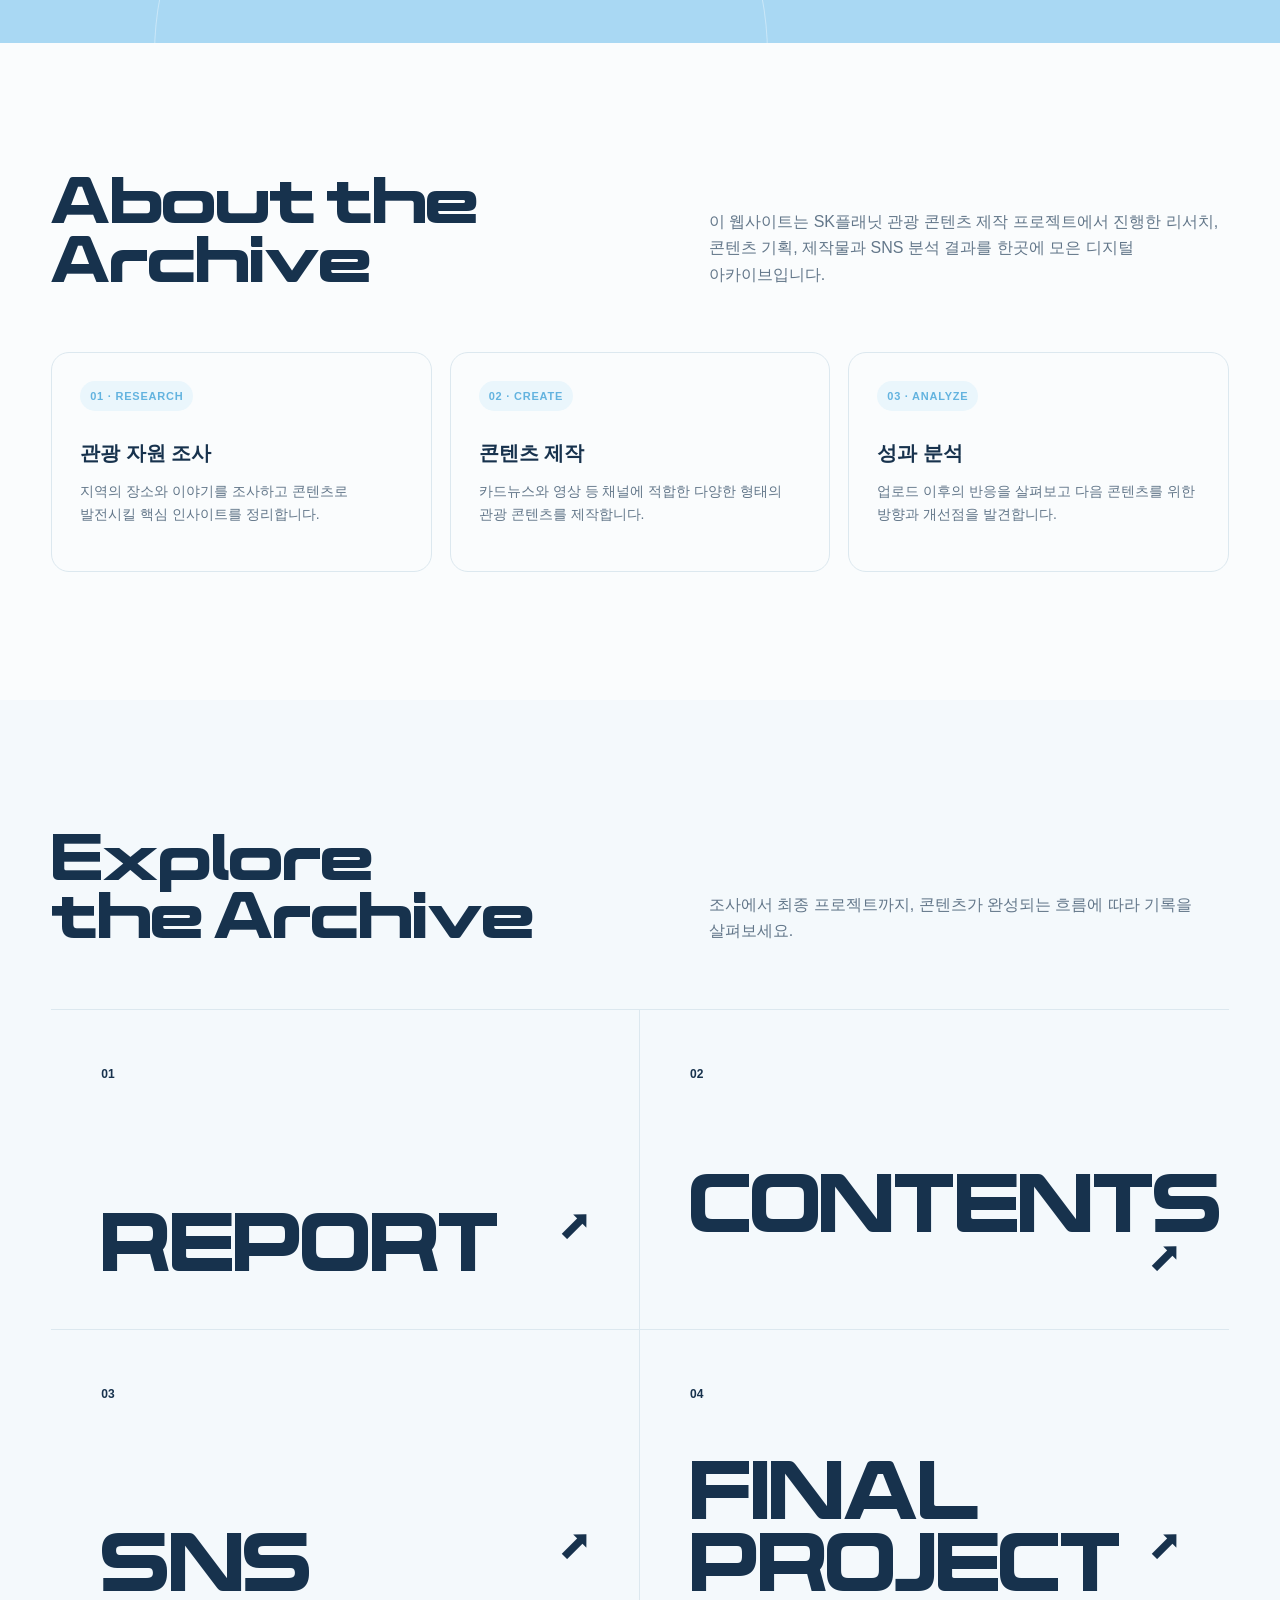
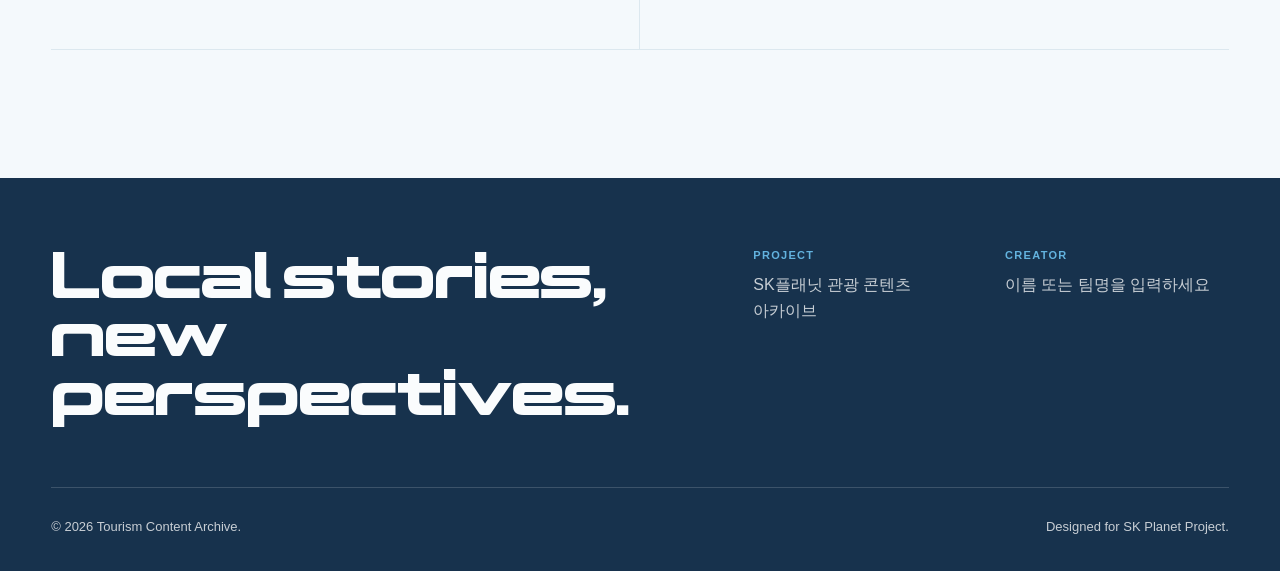
==== commit 38dce6cd: "Expose NØISE navigation across all pages" ====
--- a/index.html
+++ b/index.html
@@ -32,6 +32,7 @@
           <li><a href="contents.html">CONTENTS</a></li>
           <li><a href="sns.html">SNS</a></li>
           <li><a href="spoton.html">SPOT:ON</a></li>
+          <li><a href="noise.html">NØISE</a></li>
           <li><a href="final.html">FINAL PROJECT</a></li>
         </ul>
       </nav>
--- a/assets/css/variables.css
+++ b/assets/css/variables.css
@@ -1,3 +1,11 @@
+@font-face {
+  font-family: "KBL Jump Extended";
+  src: url("../fonts/KBLJump-ExtraBoldExtended.ttf") format("truetype");
+  font-style: normal;
+  font-weight: 800;
+  font-display: swap;
+}
+
 :root {
   --color-brand-main: #a9d8f3;
   --color-brand-sub: #eaf6fc;
@@ -13,6 +21,7 @@
   --color-white: #fafcfd;
   --font-sans: "Pretendard", "Noto Sans KR", "Apple SD Gothic Neo", Arial, sans-serif;
   --font-display: Inter, "Helvetica Neue", var(--font-sans);
+  --font-impact: "KBL Jump Extended", var(--font-display);
   --container: 1240px;
   --gutter: clamp(20px, 4vw, 56px);
   --section-space: clamp(76px, 10vw, 144px);
--- a/assets/css/common.css
+++ b/assets/css/common.css
@@ -187,7 +187,7 @@
 
 .page-title {
   max-width: 880px;
-  font-family: var(--font-display);
+  font-family: var(--font-impact);
   font-size: clamp(46px, 7.5vw, 104px);
   font-weight: 700;
   letter-spacing: -0.065em;
@@ -222,7 +222,7 @@
 }
 
 .section-title {
-  font-family: var(--font-display);
+  font-family: var(--font-impact);
   font-size: clamp(30px, 4vw, 54px);
   font-weight: 700;
   letter-spacing: -0.05em;
@@ -318,7 +318,7 @@
 .footer-title {
   max-width: 620px;
   color: var(--color-white);
-  font-family: var(--font-display);
+  font-family: var(--font-impact);
   font-size: clamp(30px, 4vw, 52px);
   font-weight: 700;
   letter-spacing: -0.05em;
@@ -349,3 +349,14 @@
   font-size: 13px;
   border-top: 1px solid rgba(255, 255, 255, 0.16);
 }
+
+/* KBL Jump has wide glyphs and tall visual bounds; Inter's tight tracking causes collisions. */
+.page-title,
+.section-title,
+.footer-title {
+  letter-spacing: 0.01em;
+  line-height: 1.14;
+  font-kerning: none;
+  font-variant-ligatures: none;
+  font-feature-settings: "kern" 0, "liga" 0, "clig" 0;
+}
--- a/assets/css/pages.css
+++ b/assets/css/pages.css
@@ -1,252 +1,252 @@
-.hero {
-  position: relative;
-  display: grid;
-  min-height: calc(100vh - 82px);
-  align-items: end;
-  overflow: hidden;
-  padding: clamp(70px, 9vw, 124px) 0 58px;
-}
-
-.hero::before {
-  position: absolute;
-  top: 8%;
-  right: -4vw;
-  width: clamp(240px, 37vw, 590px);
-  aspect-ratio: 1;
-  content: "";
-  background: var(--color-primary);
-  border-radius: 50% 50% 8% 50%;
-  opacity: 0.08;
-  transform: rotate(18deg);
-}
-
-.hero-grid {
-  position: relative;
-  z-index: 1;
-  display: grid;
-  grid-template-columns: 1.35fr 0.65fr;
-  align-items: end;
-  gap: clamp(40px, 8vw, 110px);
-}
-
-.hero-title {
-  font-family: var(--font-display);
-  font-size: clamp(62px, 10.7vw, 164px);
-  font-weight: 700;
-  letter-spacing: -0.075em;
-  line-height: 0.82;
-}
-
-.hero-title span {
-  display: block;
-  color: var(--color-primary);
-}
-
-.hero-copy {
-  padding-bottom: 8px;
-}
-
-.hero-copy p {
-  margin-bottom: 28px;
-  color: var(--color-muted);
-  font-size: clamp(16px, 1.5vw, 19px);
-}
-
-.hero-index {
-  position: absolute;
-  top: 24px;
-  left: var(--gutter);
-  color: var(--color-muted);
-  font-family: var(--font-display);
-  font-size: 11px;
-  font-weight: 700;
-  letter-spacing: 0.12em;
-  writing-mode: vertical-rl;
-}
-
-.banner-placeholder {
-  position: relative;
-  min-height: clamp(380px, 58vw, 760px);
-  overflow: hidden;
-  color: var(--color-white);
-  background: var(--color-brand-main);
-}
-
-.banner-placeholder::before,
-.banner-placeholder::after {
-  position: absolute;
-  content: "";
-  border: 1px solid rgba(255, 255, 255, 0.38);
-  border-radius: 50%;
-}
-
-.banner-placeholder::before {
-  top: -20%;
-  right: -10%;
-  width: 62vw;
-  height: 62vw;
-}
-
-.banner-placeholder::after {
-  bottom: -43%;
-  left: 12%;
-  width: 48vw;
-  height: 48vw;
-}
-
-.banner-content {
-  position: absolute;
-  inset: 0;
-  z-index: 1;
-  display: flex;
-  flex-direction: column;
-  justify-content: space-between;
-  padding: clamp(28px, 5vw, 70px);
-  color: var(--color-ink);
-}
-
-.banner-label {
-  font-family: var(--font-display);
-  font-size: 12px;
-  font-weight: 800;
-  letter-spacing: 0.12em;
-}
-
-.banner-copy {
-  max-width: 760px;
-  font-family: var(--font-display);
-  font-size: clamp(32px, 5.5vw, 78px);
-  font-weight: 600;
-  letter-spacing: -0.055em;
-  line-height: 1;
-}
-
-.archive-grid {
-  display: grid;
-  grid-template-columns: repeat(2, 1fr);
-  border-top: 1px solid var(--color-line);
-}
-
-.archive-link {
-  position: relative;
-  min-height: 320px;
-  overflow: hidden;
-  padding: clamp(26px, 4vw, 50px);
-  border-right: 1px solid var(--color-line);
-  border-bottom: 1px solid var(--color-line);
-  transition: color var(--ease), background var(--ease);
-}
-
-.archive-link:nth-child(2n) {
-  border-right: 0;
-}
-
-.archive-link:hover,
-.archive-link:focus-visible {
-  color: var(--color-white);
-  background: var(--color-primary);
-}
-
-.archive-number {
-  font-family: var(--font-display);
-  font-size: 12px;
-  font-weight: 700;
-}
-
-.archive-name {
-  position: absolute;
-  right: clamp(26px, 4vw, 50px);
-  bottom: clamp(26px, 4vw, 50px);
-  left: clamp(26px, 4vw, 50px);
-  font-family: var(--font-display);
-  font-size: clamp(34px, 5vw, 68px);
-  font-weight: 700;
-  letter-spacing: -0.055em;
-  line-height: 1;
-}
-
-.archive-name::after {
-  float: right;
-  content: "↗";
-  font-size: 0.55em;
-}
-
-.table-shell {
-  overflow-x: auto;
-  background: var(--color-white);
-  border: 1px solid var(--color-line);
-  border-radius: var(--radius-md);
-}
-
-.resource-table {
-  width: 100%;
-  min-width: 900px;
-  text-align: left;
-}
-
-.resource-table th,
-.resource-table td {
-  padding: 20px 22px;
-  border-bottom: 1px solid var(--color-line);
-  vertical-align: top;
-}
-
-.resource-table th {
-  color: var(--color-muted);
-  background: var(--color-surface);
-  font-family: var(--font-display);
-  font-size: 11px;
-  letter-spacing: 0.09em;
-}
-
-.resource-table td:first-child {
-  color: var(--color-primary);
-  font-family: var(--font-display);
-  font-size: 13px;
-  font-weight: 800;
-}
-
-.resource-table tbody tr:last-child td {
-  border-bottom: 0;
-}
-
-.resource-table tbody tr:hover {
-  background: #fbfdff;
-}
-
-.insight-grid,
-.project-facts {
-  display: grid;
-  grid-template-columns: repeat(3, 1fr);
-  gap: 18px;
-}
-
-.insight-card,
-.fact-card {
-  min-height: 220px;
-  padding: 28px;
-  background: var(--color-white);
-  border: 1px solid var(--color-line);
-  border-radius: var(--radius-md);
-}
-
-.insight-card strong,
-.fact-card strong {
-  display: block;
-  margin: 26px 0 10px;
-  font-size: 20px;
-}
-
-.insight-card p,
-.fact-card p {
-  color: var(--color-muted);
-  font-size: 14px;
-}
-
+.hero {
+  position: relative;
+  display: grid;
+  min-height: calc(100vh - 82px);
+  align-items: end;
+  overflow: hidden;
+  padding: clamp(70px, 9vw, 124px) 0 58px;
+}
+
+.hero::before {
+  position: absolute;
+  top: 8%;
+  right: -4vw;
+  width: clamp(240px, 37vw, 590px);
+  aspect-ratio: 1;
+  content: "";
+  background: var(--color-primary);
+  border-radius: 50% 50% 8% 50%;
+  opacity: 0.08;
+  transform: rotate(18deg);
+}
+
+.hero-grid {
+  position: relative;
+  z-index: 1;
+  display: grid;
+  grid-template-columns: 1.35fr 0.65fr;
+  align-items: end;
+  gap: clamp(40px, 8vw, 110px);
+}
+
+.hero-title {
+  font-family: var(--font-impact);
+  font-size: clamp(62px, 10.7vw, 164px);
+  font-weight: 700;
+  letter-spacing: -0.075em;
+  line-height: 0.82;
+}
+
+.hero-title span {
+  display: block;
+  color: var(--color-primary);
+}
+
+.hero-copy {
+  padding-bottom: 8px;
+}
+
+.hero-copy p {
+  margin-bottom: 28px;
+  color: var(--color-muted);
+  font-size: clamp(16px, 1.5vw, 19px);
+}
+
+.hero-index {
+  position: absolute;
+  top: 24px;
+  left: var(--gutter);
+  color: var(--color-muted);
+  font-family: var(--font-display);
+  font-size: 11px;
+  font-weight: 700;
+  letter-spacing: 0.12em;
+  writing-mode: vertical-rl;
+}
+
+.banner-placeholder {
+  position: relative;
+  min-height: clamp(380px, 58vw, 760px);
+  overflow: hidden;
+  color: var(--color-white);
+  background: var(--color-brand-main);
+}
+
+.banner-placeholder::before,
+.banner-placeholder::after {
+  position: absolute;
+  content: "";
+  border: 1px solid rgba(255, 255, 255, 0.38);
+  border-radius: 50%;
+}
+
+.banner-placeholder::before {
+  top: -20%;
+  right: -10%;
+  width: 62vw;
+  height: 62vw;
+}
+
+.banner-placeholder::after {
+  bottom: -43%;
+  left: 12%;
+  width: 48vw;
+  height: 48vw;
+}
+
+.banner-content {
+  position: absolute;
+  inset: 0;
+  z-index: 1;
+  display: flex;
+  flex-direction: column;
+  justify-content: space-between;
+  padding: clamp(28px, 5vw, 70px);
+  color: var(--color-ink);
+}
+
+.banner-label {
+  font-family: var(--font-display);
+  font-size: 12px;
+  font-weight: 800;
+  letter-spacing: 0.12em;
+}
+
+.banner-copy {
+  max-width: 760px;
+  font-family: var(--font-impact);
+  font-size: clamp(32px, 5.5vw, 78px);
+  font-weight: 600;
+  letter-spacing: -0.055em;
+  line-height: 1;
+}
+
+.archive-grid {
+  display: grid;
+  grid-template-columns: repeat(2, 1fr);
+  border-top: 1px solid var(--color-line);
+}
+
+.archive-link {
+  position: relative;
+  min-height: 320px;
+  overflow: hidden;
+  padding: clamp(26px, 4vw, 50px);
+  border-right: 1px solid var(--color-line);
+  border-bottom: 1px solid var(--color-line);
+  transition: color var(--ease), background var(--ease);
+}
+
+.archive-link:nth-child(2n) {
+  border-right: 0;
+}
+
+.archive-link:hover,
+.archive-link:focus-visible {
+  color: var(--color-white);
+  background: var(--color-primary);
+}
+
+.archive-number {
+  font-family: var(--font-display);
+  font-size: 12px;
+  font-weight: 700;
+}
+
+.archive-name {
+  position: absolute;
+  right: clamp(26px, 4vw, 50px);
+  bottom: clamp(26px, 4vw, 50px);
+  left: clamp(26px, 4vw, 50px);
+  font-family: var(--font-impact);
+  font-size: clamp(34px, 5vw, 68px);
+  font-weight: 700;
+  letter-spacing: -0.055em;
+  line-height: 1;
+}
+
+.archive-name::after {
+  float: right;
+  content: "↗";
+  font-size: 0.55em;
+}
+
+.table-shell {
+  overflow-x: auto;
+  background: var(--color-white);
+  border: 1px solid var(--color-line);
+  border-radius: var(--radius-md);
+}
+
+.resource-table {
+  width: 100%;
+  min-width: 900px;
+  text-align: left;
+}
+
+.resource-table th,
+.resource-table td {
+  padding: 20px 22px;
+  border-bottom: 1px solid var(--color-line);
+  vertical-align: top;
+}
+
+.resource-table th {
+  color: var(--color-muted);
+  background: var(--color-surface);
+  font-family: var(--font-display);
+  font-size: 11px;
+  letter-spacing: 0.09em;
+}
+
+.resource-table td:first-child {
+  color: var(--color-primary);
+  font-family: var(--font-display);
+  font-size: 13px;
+  font-weight: 800;
+}
+
+.resource-table tbody tr:last-child td {
+  border-bottom: 0;
+}
+
+.resource-table tbody tr:hover {
+  background: #fbfdff;
+}
+
+.insight-grid,
+.project-facts {
+  display: grid;
+  grid-template-columns: repeat(3, 1fr);
+  gap: 18px;
+}
+
+.insight-card,
+.fact-card {
+  min-height: 220px;
+  padding: 28px;
+  background: var(--color-white);
+  border: 1px solid var(--color-line);
+  border-radius: var(--radius-md);
+}
+
+.insight-card strong,
+.fact-card strong {
+  display: block;
+  margin: 26px 0 10px;
+  font-size: 20px;
+}
+
+.insight-card p,
+.fact-card p {
+  color: var(--color-muted);
+  font-size: 14px;
+}
+
 .content-grid {
-  display: grid;
-  grid-template-columns: repeat(3, 1fr);
-  gap: 42px 20px;
+  display: grid;
+  grid-template-columns: repeat(3, 1fr);
+  gap: 42px 20px;
 }
 
 .filterable-content[hidden] {
@@ -280,7 +280,7 @@
 
 .cardnews-gallery-head h3 {
   margin-bottom: 6px;
-  font-family: var(--font-display);
+  font-family: var(--font-impact);
   font-size: clamp(28px, 3.6vw, 48px);
   letter-spacing: -0.05em;
 }
@@ -429,309 +429,315 @@
   color: var(--color-muted);
   font-size: 14px;
 }
-
-.content-card[hidden] {
-  display: none;
-}
-
-.content-thumb {
-  position: relative;
-  aspect-ratio: 4 / 5;
-  overflow: hidden;
-  margin-bottom: 18px;
-  background: var(--color-surface);
-  border-radius: var(--radius-md);
-}
-
-.content-thumb::before {
-  position: absolute;
-  inset: 12%;
-  content: "";
-  border: 1px solid rgba(0, 117, 235, 0.24);
-  border-radius: 50%;
-  transition: transform 300ms ease;
-}
-
-.content-card:nth-child(2n) .content-thumb {
-  background: var(--color-primary-soft);
-}
-
-.content-card:nth-child(3n) .content-thumb {
-  color: var(--color-white);
-  background: var(--color-primary);
-}
-
-.content-card:hover .content-thumb::before {
-  transform: scale(1.12);
-}
-
-.thumb-label {
-  position: absolute;
-  top: 22px;
-  left: 22px;
-  font-family: var(--font-display);
-  font-size: 11px;
-  font-weight: 800;
-  letter-spacing: 0.1em;
-}
-
-.thumb-number {
-  position: absolute;
-  right: 22px;
-  bottom: 16px;
-  color: var(--color-primary);
-  font-family: var(--font-display);
-  font-size: clamp(70px, 9vw, 130px);
-  font-weight: 700;
-  letter-spacing: -0.08em;
-  line-height: 1;
-  opacity: 0.2;
-}
-
-.content-card h3 {
-  margin: 10px 0 5px;
-  font-size: 19px;
-}
-
-.content-card p {
-  color: var(--color-muted);
-  font-size: 14px;
-}
-
-.metric-grid {
-  display: grid;
-  grid-template-columns: repeat(4, 1fr);
-  gap: 16px;
-}
-
-.metric-card {
-  padding: 26px;
-  background: var(--color-white);
-  border: 1px solid var(--color-line);
-  border-radius: var(--radius-md);
-}
-
-.metric-label {
-  color: var(--color-muted);
-  font-size: 13px;
-}
-
-.metric-value {
-  display: block;
-  margin: 18px 0 8px;
-  font-family: var(--font-display);
-  font-size: clamp(32px, 4vw, 52px);
-  font-weight: 700;
-  letter-spacing: -0.055em;
-  line-height: 1;
-}
-
-.metric-change {
-  color: var(--color-primary);
-  font-size: 12px;
-  font-weight: 700;
-}
-
-.dashboard-grid {
-  display: grid;
-  grid-template-columns: 1.55fr 0.85fr;
-  gap: 20px;
-  margin-top: 20px;
-}
-
-.dashboard-panel {
-  padding: clamp(24px, 3vw, 38px);
-  background: var(--color-white);
-  border: 1px solid var(--color-line);
-  border-radius: var(--radius-md);
-}
-
-.panel-head {
-  display: flex;
-  justify-content: space-between;
-  gap: 20px;
-  margin-bottom: 34px;
-}
-
-.panel-head h2 {
-  font-size: 19px;
-}
-
-.panel-head span {
-  color: var(--color-muted);
-  font-size: 12px;
-}
-
-.chart {
-  display: flex;
-  height: 270px;
-  align-items: end;
-  justify-content: space-between;
-  gap: 13px;
-  padding-top: 20px;
-  border-bottom: 1px solid var(--color-line);
-}
-
-.chart-bar {
-  position: relative;
-  flex: 1;
-  height: var(--value);
-  min-width: 18px;
-  background: var(--color-primary);
-  border-radius: 6px 6px 0 0;
-  opacity: 0.25;
-  transition: opacity var(--ease);
-}
-
-.chart-bar:hover {
-  opacity: 1;
-}
-
-.chart-bar span {
-  position: absolute;
-  bottom: -27px;
-  left: 50%;
-  color: var(--color-muted);
-  font-size: 11px;
-  transform: translateX(-50%);
-}
-
-.ranking-list li {
-  display: grid;
-  grid-template-columns: 28px 1fr auto;
-  align-items: center;
-  gap: 14px;
-  padding: 18px 0;
-  border-bottom: 1px solid var(--color-line);
-}
-
-.ranking-list li:last-child {
-  border-bottom: 0;
-}
-
-.rank {
-  color: var(--color-primary);
-  font-family: var(--font-display);
-  font-weight: 800;
-}
-
-.rank-name strong,
-.rank-name small {
-  display: block;
-}
-
-.rank-name small {
-  color: var(--color-muted);
-}
-
-.project-visual {
-  position: relative;
-  min-height: clamp(430px, 62vw, 780px);
-  overflow: hidden;
-  color: var(--color-white);
-  background: var(--color-ink);
-}
-
-.project-visual::before {
-  position: absolute;
-  top: 10%;
-  right: 8%;
-  width: 46%;
-  aspect-ratio: 1;
-  content: "";
-  background: var(--color-brand-main);
-  border-radius: 50% 50% 7% 50%;
-  transform: rotate(25deg);
-}
-
-.project-visual-content {
-  position: absolute;
-  inset: 0;
-  z-index: 1;
-  display: flex;
-  flex-direction: column;
-  justify-content: space-between;
-  padding: clamp(28px, 5vw, 66px);
-}
-
-.project-visual-title {
-  align-self: end;
-  max-width: 700px;
-  font-family: var(--font-display);
-  font-size: clamp(44px, 7vw, 100px);
-  font-weight: 700;
-  letter-spacing: -0.07em;
-  line-height: 0.9;
-  text-align: right;
-}
-
-.process-list {
-  counter-reset: process;
-  border-top: 1px solid var(--color-line);
-}
-
-.process-list li {
-  display: grid;
-  grid-template-columns: 80px 0.6fr 1fr;
-  gap: 30px;
-  padding: 34px 0;
-  border-bottom: 1px solid var(--color-line);
-  counter-increment: process;
-}
-
-.process-list li::before {
-  color: var(--color-primary);
-  content: "0" counter(process);
-  font-family: var(--font-display);
-  font-size: 13px;
-  font-weight: 800;
-}
-
-.process-list h3 {
-  font-size: 21px;
-}
-
-.process-list p {
-  color: var(--color-muted);
-}
-
-.empty-note {
-  padding: 50px;
-  text-align: center;
-  border: 1px dashed #b8c0ca;
-  border-radius: var(--radius-md);
-}
-
-.empty-note strong {
-  display: block;
-  margin-bottom: 8px;
-  font-size: 18px;
-}
-
+
+.content-card[hidden] {
+  display: none;
+}
+
+.content-thumb {
+  position: relative;
+  aspect-ratio: 4 / 5;
+  overflow: hidden;
+  margin-bottom: 18px;
+  background: var(--color-surface);
+  border-radius: var(--radius-md);
+}
+
+.content-thumb::before {
+  position: absolute;
+  inset: 12%;
+  content: "";
+  border: 1px solid rgba(0, 117, 235, 0.24);
+  border-radius: 50%;
+  transition: transform 300ms ease;
+}
+
+.content-card:nth-child(2n) .content-thumb {
+  background: var(--color-primary-soft);
+}
+
+.content-card:nth-child(3n) .content-thumb {
+  color: var(--color-white);
+  background: var(--color-primary);
+}
+
+.content-card:hover .content-thumb::before {
+  transform: scale(1.12);
+}
+
+.thumb-label {
+  position: absolute;
+  top: 22px;
+  left: 22px;
+  font-family: var(--font-display);
+  font-size: 11px;
+  font-weight: 800;
+  letter-spacing: 0.1em;
+}
+
+.thumb-number {
+  position: absolute;
+  right: 22px;
+  bottom: 16px;
+  color: var(--color-primary);
+  font-family: var(--font-display);
+  font-size: clamp(70px, 9vw, 130px);
+  font-weight: 700;
+  letter-spacing: -0.08em;
+  line-height: 1;
+  opacity: 0.2;
+}
+
+.content-card h3 {
+  margin: 10px 0 5px;
+  font-size: 19px;
+}
+
+.content-card p {
+  color: var(--color-muted);
+  font-size: 14px;
+}
+
+.metric-grid {
+  display: grid;
+  grid-template-columns: repeat(4, 1fr);
+  gap: 16px;
+}
+
+.metric-card {
+  padding: 26px;
+  background: var(--color-white);
+  border: 1px solid var(--color-line);
+  border-radius: var(--radius-md);
+}
+
+.metric-label {
+  color: var(--color-muted);
+  font-size: 13px;
+}
+
+.metric-value {
+  display: block;
+  margin: 18px 0 8px;
+  font-family: var(--font-display);
+  font-size: clamp(32px, 4vw, 52px);
+  font-weight: 700;
+  letter-spacing: -0.055em;
+  line-height: 1;
+}
+
+.metric-change {
+  color: var(--color-primary);
+  font-size: 12px;
+  font-weight: 700;
+}
+
+.dashboard-grid {
+  display: grid;
+  grid-template-columns: 1.55fr 0.85fr;
+  gap: 20px;
+  margin-top: 20px;
+}
+
+.dashboard-panel {
+  padding: clamp(24px, 3vw, 38px);
+  background: var(--color-white);
+  border: 1px solid var(--color-line);
+  border-radius: var(--radius-md);
+}
+
+.panel-head {
+  display: flex;
+  justify-content: space-between;
+  gap: 20px;
+  margin-bottom: 34px;
+}
+
+.panel-head h2 {
+  font-size: 19px;
+}
+
+.panel-head span {
+  color: var(--color-muted);
+  font-size: 12px;
+}
+
+.chart {
+  display: flex;
+  height: 270px;
+  align-items: end;
+  justify-content: space-between;
+  gap: 13px;
+  padding-top: 20px;
+  border-bottom: 1px solid var(--color-line);
+}
+
+.chart-bar {
+  position: relative;
+  flex: 1;
+  height: var(--value);
+  min-width: 18px;
+  background: var(--color-primary);
+  border-radius: 6px 6px 0 0;
+  opacity: 0.25;
+  transition: opacity var(--ease);
+}
+
+.chart-bar:hover {
+  opacity: 1;
+}
+
+.chart-bar span {
+  position: absolute;
+  bottom: -27px;
+  left: 50%;
+  color: var(--color-muted);
+  font-size: 11px;
+  transform: translateX(-50%);
+}
+
+.ranking-list li {
+  display: grid;
+  grid-template-columns: 28px 1fr auto;
+  align-items: center;
+  gap: 14px;
+  padding: 18px 0;
+  border-bottom: 1px solid var(--color-line);
+}
+
+.ranking-list li:last-child {
+  border-bottom: 0;
+}
+
+.rank {
+  color: var(--color-primary);
+  font-family: var(--font-display);
+  font-weight: 800;
+}
+
+.rank-name strong,
+.rank-name small {
+  display: block;
+}
+
+.rank-name small {
+  color: var(--color-muted);
+}
+
+.project-visual {
+  position: relative;
+  min-height: clamp(430px, 62vw, 780px);
+  overflow: hidden;
+  color: var(--color-white);
+  background: var(--color-ink);
+}
+
+.project-visual::before {
+  position: absolute;
+  top: 10%;
+  right: 8%;
+  width: 46%;
+  aspect-ratio: 1;
+  content: "";
+  background: var(--color-brand-main);
+  border-radius: 50% 50% 7% 50%;
+  transform: rotate(25deg);
+}
+
+.project-visual-content {
+  position: absolute;
+  inset: 0;
+  z-index: 1;
+  display: flex;
+  flex-direction: column;
+  justify-content: space-between;
+  padding: clamp(28px, 5vw, 66px);
+}
+
+.project-visual-title {
+  align-self: end;
+  max-width: 700px;
+  font-family: var(--font-impact);
+  font-size: clamp(44px, 7vw, 100px);
+  font-weight: 700;
+  letter-spacing: -0.07em;
+  line-height: 0.9;
+  text-align: right;
+}
+
+.process-list {
+  counter-reset: process;
+  border-top: 1px solid var(--color-line);
+}
+
+.process-list li {
+  display: grid;
+  grid-template-columns: 80px 0.6fr 1fr;
+  gap: 30px;
+  padding: 34px 0;
+  border-bottom: 1px solid var(--color-line);
+  counter-increment: process;
+}
+
+.process-list li::before {
+  color: var(--color-primary);
+  content: "0" counter(process);
+  font-family: var(--font-display);
+  font-size: 13px;
+  font-weight: 800;
+}
+
+.process-list h3 {
+  font-size: 21px;
+}
+
+.process-list p {
+  color: var(--color-muted);
+}
+
+.empty-note {
+  padding: 50px;
+  text-align: center;
+  border: 1px dashed #b8c0ca;
+  border-radius: var(--radius-md);
+}
+
+.empty-note strong {
+  display: block;
+  margin-bottom: 8px;
+  font-size: 18px;
+}
+
 .empty-note p {
   color: var(--color-muted);
 }
 
 /* SPOT:ON interactive preview */
 .spoton-page {
+  color: #141414;
+  background: #ff46aa;
   overflow: hidden;
 }
 
 .spoton-page-header {
   position: relative;
+  isolation: isolate;
+  background: #ff46aa;
 }
 
 .spoton-page-header::after {
   position: absolute;
-  top: 12%;
-  right: -8%;
+  top: 10%;
+  right: -6%;
   z-index: -1;
   width: clamp(220px, 32vw, 520px);
   aspect-ratio: 1;
   content: "";
-  background: var(--color-brand-sub);
+  background: #cfff04;
+  border: clamp(18px, 3vw, 44px) solid #5d00ff;
   border-radius: 50% 50% 8% 50%;
-  transform: rotate(24deg);
+  box-shadow: 28px 28px 0 #141414;
+  transform: rotate(18deg);
 }
 
 .spoton-intro-grid {
@@ -743,19 +749,24 @@
 
 .spoton-intro-aside {
   max-width: 390px;
-  padding-bottom: 8px;
+  padding: 28px;
+  color: #ffffff;
+  background: #5d00ff;
+  border: 2px solid #141414;
+  border-radius: 24px;
+  box-shadow: 10px 10px 0 #141414;
 }
 
 .spoton-intro-aside p {
   margin: 20px 0 26px;
-  color: var(--color-muted);
+  color: #ffffff;
 }
 
 .spoton-live {
   display: inline-flex;
   align-items: center;
   gap: 9px;
-  color: var(--color-ink);
+  color: #cfff04;
   font-family: var(--font-display);
   font-size: 11px;
   font-weight: 800;
@@ -765,15 +776,17 @@
 .spoton-live i {
   width: 9px;
   height: 9px;
-  background: var(--color-accent);
+  background: #cfff04;
   border-radius: 50%;
-  box-shadow: 0 0 0 5px rgba(255, 158, 170, 0.2);
+  box-shadow: 0 0 0 5px rgba(207, 255, 4, 0.24);
 }
 
 .spoton-demo {
   position: relative;
   padding: var(--section-space) 0;
-  background: var(--color-brand-sub);
+  color: #ffffff;
+  background: #5d00ff;
+  border-top: 3px solid #141414;
 }
 
 .spoton-demo::before {
@@ -783,7 +796,7 @@
   left: 54%;
   width: 1px;
   content: "";
-  background: rgba(23, 50, 77, 0.1);
+  background: rgba(255, 255, 255, 0.3);
 }
 
 .spoton-demo-grid {
@@ -796,12 +809,12 @@
 .spoton-demo-copy > p:not(.eyebrow) {
   max-width: 470px;
   margin-top: 26px;
-  color: var(--color-muted);
+  color: #ffffff;
 }
 
 .spoton-feature-list {
   margin-top: 42px;
-  border-top: 1px solid rgba(23, 50, 77, 0.18);
+  border-top: 1px solid rgba(255, 255, 255, 0.42);
 }
 
 .spoton-feature-list li {
@@ -809,11 +822,11 @@
   grid-template-columns: 44px 1fr;
   gap: 18px;
   padding: 18px 0;
-  border-bottom: 1px solid rgba(23, 50, 77, 0.18);
+  border-bottom: 1px solid rgba(255, 255, 255, 0.42);
 }
 
 .spoton-feature-list span {
-  color: var(--color-support);
+  color: #cfff04;
   font-family: var(--font-display);
   font-size: 12px;
   font-weight: 800;
@@ -836,9 +849,9 @@
   align-items: center;
   gap: 9px;
   padding: 0 15px;
-  color: var(--color-ink);
-  background: transparent;
-  border: 1px solid rgba(23, 50, 77, 0.28);
+  color: #141414;
+  background: #ffffff;
+  border: 2px solid #141414;
   border-radius: 999px;
   font-size: 13px;
   font-weight: 700;
@@ -848,9 +861,10 @@
 
 .preview-control:hover,
 .preview-control:focus-visible {
-  background: var(--color-brand-main);
-  border-color: var(--color-brand-main);
-  transform: translateY(-2px);
+  background: #cfff04;
+  border-color: #141414;
+  box-shadow: 4px 4px 0 #141414;
+  transform: translate(-2px, -2px);
 }
 
 .phone-stage {
@@ -871,8 +885,8 @@
   right: 2%;
   width: 150px;
   height: 150px;
-  background: var(--color-brand-main);
-  opacity: 0.68;
+  background: #ff46aa;
+  border: 3px solid #141414;
 }
 
 .phone-stage::after {
@@ -880,8 +894,8 @@
   left: 1%;
   width: 90px;
   height: 90px;
-  background: var(--color-accent);
-  opacity: 0.72;
+  background: #cfff04;
+  border: 3px solid #141414;
 }
 
 .phone-shell {
@@ -890,10 +904,10 @@
   width: min(100%, 430px);
   aspect-ratio: 390 / 844;
   padding: 11px;
-  background: #111820;
-  border: 1px solid #415062;
+  background: #141414;
+  border: 2px solid #141414;
   border-radius: 54px;
-  box-shadow: 0 36px 80px rgba(23, 50, 77, 0.24), inset 0 0 0 1px rgba(255, 255, 255, 0.12);
+  box-shadow: 18px 18px 0 #ff46aa, 28px 28px 0 #141414;
 }
 
 .phone-screen {
@@ -901,28 +915,16 @@
   width: 100%;
   height: 100%;
   overflow: hidden;
-  background: #fff;
+  background: #ffffff;
   border-radius: 43px;
 }
 
 .phone-screen iframe {
-  width: 100%;
+  display: block;
+  width: calc(100% + 18px);
   height: 100%;
-  background: #fff;
+  background: #ffffff;
   border: 0;
-}
-
-.phone-island {
-  position: absolute;
-  top: 13px;
-  left: 50%;
-  z-index: 4;
-  width: 112px;
-  height: 30px;
-  background: #090d11;
-  border-radius: 999px;
-  transform: translateX(-50%);
-  pointer-events: none;
 }
 
 .phone-home-indicator {
@@ -932,7 +934,7 @@
   z-index: 4;
   width: 116px;
   height: 4px;
-  background: rgba(9, 13, 17, 0.78);
+  background: #141414;
   border-radius: 999px;
   transform: translateX(-50%);
   pointer-events: none;
@@ -942,7 +944,7 @@
   position: absolute;
   right: -4px;
   width: 4px;
-  background: #263341;
+  background: #141414;
   border-radius: 0 3px 3px 0;
 }
 
@@ -958,8 +960,8 @@
   place-content: center;
   justify-items: center;
   gap: 14px;
-  color: var(--color-muted);
-  background: var(--color-white);
+  color: #141414;
+  background: #ffffff;
   font-size: 13px;
   text-align: center;
   transition: opacity 240ms ease, visibility 240ms ease;
@@ -973,8 +975,8 @@
 .preview-loading span {
   width: 34px;
   height: 34px;
-  border: 3px solid var(--color-brand-sub);
-  border-top-color: var(--color-support);
+  border: 3px solid #ff46aa;
+  border-top-color: #5d00ff;
   border-radius: 50%;
   animation: preview-spin 800ms linear infinite;
 }
@@ -987,7 +989,11 @@
   position: relative;
   z-index: 1;
   margin-top: 22px;
-  color: var(--color-muted);
+  padding: 7px 12px;
+  color: #141414;
+  background: #cfff04;
+  border: 2px solid #141414;
+  border-radius: 999px;
   font-family: var(--font-display);
   font-size: 10px;
   font-weight: 700;
@@ -1005,360 +1011,543 @@
 .phone-shell:fullscreen .phone-screen {
   border-radius: 0;
 }
-
-/* Brand identity guidelines */
-.brand-guide {
-  background: var(--color-white);
-}
-
-.brand-guide-meta {
-  display: flex;
-  align-items: center;
-  justify-content: space-between;
-  gap: 24px;
-  padding: 30px 0 16px;
-  font-family: var(--font-display);
-  font-size: 11px;
-  font-weight: 800;
-  letter-spacing: 0.04em;
-  border-bottom: 1px solid var(--color-ink);
-}
-
-.brand-guide-meta div {
-  display: flex;
-  gap: 22px;
-}
-
-.brand-guide-title {
-  padding: clamp(50px, 7vw, 86px) 0 clamp(58px, 7vw, 92px);
-}
-
-.brand-guide-title h1 {
-  margin-bottom: 10px;
-  font-family: var(--font-display);
-  font-size: clamp(42px, 6vw, 78px);
-  font-weight: 800;
-  letter-spacing: -0.055em;
-  line-height: 1;
-}
-
-.brand-guide-title p {
-  color: var(--color-support);
-  font-size: clamp(17px, 2vw, 24px);
-  font-weight: 700;
-}
-
-.guide-section {
-  padding-bottom: clamp(64px, 8vw, 106px);
-}
-
-.guide-section-heading {
-  display: flex;
-  align-items: baseline;
-  gap: 12px;
-  padding-bottom: 12px;
-  margin-bottom: 28px;
-  border-bottom: 1px solid var(--color-brand-main);
-}
-
-.guide-number {
-  color: var(--color-support);
-  font-family: var(--font-display);
-  font-size: clamp(21px, 2.5vw, 30px);
-  font-weight: 800;
-}
-
-.guide-section-heading h2 {
-  font-size: clamp(20px, 2.2vw, 28px);
-  letter-spacing: -0.03em;
-}
-
-.guide-section-heading span:last-child {
-  color: var(--color-muted);
-  font-family: var(--font-display);
-  font-size: 11px;
-  letter-spacing: 0.05em;
-}
-
-.brand-intro-grid {
-  display: grid;
-  grid-template-columns: 1.15fr 0.85fr;
-  align-items: stretch;
-  gap: clamp(32px, 5vw, 64px);
-}
-
-.brand-logo-stage {
-  display: grid;
-  min-height: 420px;
-  place-items: center;
-  padding: clamp(34px, 6vw, 74px);
-  background: linear-gradient(145deg, var(--color-surface), #ffffff);
-  border-radius: var(--radius-md);
-}
-
-.brand-logo-stage img {
-  width: min(100%, 620px);
-  height: auto;
-}
-
-.brand-story {
-  display: flex;
-  flex-direction: column;
-  justify-content: center;
-}
-
-.brand-story-label {
-  align-self: flex-start;
-  padding: 7px 10px;
-  margin-bottom: 24px;
-  color: var(--color-white);
-  background: var(--color-ink);
-  font-family: var(--font-display);
-  font-size: 11px;
-  font-weight: 800;
-  border-radius: 4px;
-}
-
-.brand-story h3 {
-  margin-bottom: 24px;
-  font-size: clamp(28px, 3vw, 40px);
-  letter-spacing: -0.045em;
-}
-
-.brand-story p {
-  color: var(--color-muted);
-  line-height: 1.9;
-}
-
-.brand-story p + p {
-  margin-top: 24px;
-}
-
-.palette-grid {
-  display: grid;
-  grid-template-columns: repeat(6, 1fr);
-  gap: 18px;
-}
-
-.palette-chip {
-  --swatch: var(--color-brand-main);
-}
-
-.palette-swatch {
-  aspect-ratio: 1 / 0.95;
-  margin-bottom: 15px;
-  background: var(--swatch);
-  border: 1px solid rgba(23, 50, 77, 0.12);
-  border-radius: var(--radius-sm);
-}
-
-.palette-chip strong,
-.palette-chip span,
-.palette-chip small {
-  display: block;
-}
-
-.palette-chip strong {
-  font-size: 14px;
-}
-
-.palette-chip span,
-.palette-chip small {
-  color: var(--color-muted);
-  font-size: 12px;
-  line-height: 1.45;
-}
-
-.palette-chip span {
-  margin-top: 2px;
-}
-
-.rules-grid {
-  display: grid;
-  grid-template-columns: repeat(2, 1fr);
-  gap: 42px;
-}
-
-.rule-card {
-  display: flex;
-  min-height: 360px;
-  align-items: center;
-  justify-content: center;
-  padding: clamp(30px, 5vw, 66px);
-  background: var(--color-surface);
-  border-radius: var(--radius-md);
-}
-
-.clear-space-box {
-  position: relative;
-  display: grid;
-  width: min(78%, 430px);
-  aspect-ratio: 1.7;
-  place-items: center;
-  padding: 13%;
-  border: 1.5px dashed var(--color-support);
-}
-
-.clear-space-box img {
-  width: 100%;
-}
-
-.clear-space-box span {
-  position: absolute;
-  color: var(--color-support);
-  font-size: 15px;
-}
-
-.clear-space-box span:nth-of-type(1) { top: -30px; left: 50%; transform: translateX(-50%); }
-.clear-space-box span:nth-of-type(2) { right: -30px; top: 50%; transform: translateY(-50%); }
-.clear-space-box span:nth-of-type(3) { bottom: -30px; left: 50%; transform: translateX(-50%); }
-.clear-space-box span:nth-of-type(4) { left: -30px; top: 50%; transform: translateY(-50%); }
-
-.minimum-size-list {
-  width: 100%;
-}
-
-.minimum-size-row {
-  display: grid;
-  grid-template-columns: 1fr 1px 1fr;
-  align-items: center;
-  gap: 36px;
-  min-height: 112px;
-  text-align: center;
-}
-
-.minimum-size-row + .minimum-size-row {
-  border-top: 1px solid var(--color-line);
-}
-
-.minimum-size-row i {
-  height: 62px;
-  background: var(--color-line);
-}
-
-.minimum-size-row strong,
-.minimum-size-row small {
-  display: block;
-}
-
-.minimum-size-row small {
-  color: var(--color-muted);
-}
-
-.minimum-size-row img {
-  width: 135px;
-  margin-inline: auto;
-}
-
-.rule-caption {
-  margin-top: 18px;
-  color: var(--color-muted);
-  font-size: 13px;
-  text-align: center;
-}
-
-.dont-grid {
-  display: grid;
-  grid-template-columns: repeat(3, 1fr);
-  gap: 18px;
-}
-
-.dont-card {
-  position: relative;
-  display: flex;
-  min-height: 205px;
-  flex-direction: column;
-  align-items: center;
-  justify-content: center;
-  overflow: hidden;
-  padding: 30px 24px 18px;
-  background: var(--color-white);
-  border: 1px solid var(--color-line);
-  border-radius: var(--radius-sm);
-}
-
-.dont-card::before {
-  position: absolute;
-  top: 12px;
-  left: 12px;
-  z-index: 2;
-  padding: 3px 6px;
-  color: #fff;
-  content: "INCORRECT";
-  background: #f04444;
-  font-family: var(--font-display);
-  font-size: 9px;
-  font-weight: 800;
-}
-
-.dont-card img {
-  width: 58%;
-  max-height: 90px;
-  object-fit: contain;
-}
-
-.dont-card p {
-  margin-top: 22px;
-  font-size: 14px;
-  font-weight: 700;
-}
-
-.dont-card--stretch img { transform: scaleX(1.25) scaleY(0.8); }
-.dont-card--rotate img { transform: rotate(-13deg); }
-.dont-card--coral img { filter: sepia(1) saturate(6) hue-rotate(300deg) brightness(1.12); }
-.dont-card--fade img { opacity: 0.13; }
-.dont-card--effect img { filter: drop-shadow(7px 8px 4px rgba(23, 50, 77, 0.5)); }
-.dont-card--busy { background: repeating-linear-gradient(145deg, #17324d 0 18px, #63b3df 18px 38px, #a9d8f3 38px 52px); }
-.dont-card--busy p { color: #fff; text-shadow: 0 1px 4px rgba(0, 0, 0, 0.5); }
-
-.background-grid {
-  display: grid;
-  grid-template-columns: repeat(3, 1fr);
-  gap: 20px;
-}
-
-.background-card {
-  display: flex;
-  min-height: 300px;
-  flex-direction: column;
-  align-items: center;
-  justify-content: center;
-  padding: 34px;
-  background: #fff;
-  border: 1px solid var(--color-line);
-  border-radius: var(--radius-sm);
-  text-align: center;
-}
-
-.background-card img {
-  width: 70%;
-  max-width: 270px;
-}
-
-.background-card strong {
-  margin-top: 32px;
-}
-
-.background-card span {
-  color: var(--color-muted);
-  font-size: 13px;
-}
-
-.background-card--navy {
-  color: #fff;
-  background: var(--color-ink);
-  border-color: var(--color-ink);
-}
-
-.background-card--navy img {
-  filter: brightness(0) invert(1);
-}
-
-.background-card--navy span {
-  color: var(--color-brand-main);
-}
-
-.background-card--pastel {
-  background: var(--color-brand-main);
-  border-color: var(--color-brand-main);
-}
+
+/* SPOT:ON page-only color system */
+.spoton-theme {
+  color: #141414;
+  background: #ff46aa;
+}
+
+.spoton-theme :focus-visible {
+  outline-color: #cfff04;
+}
+
+.spoton-theme .skip-link {
+  color: #141414;
+  background: #cfff04;
+}
+
+.spoton-theme .site-header {
+  color: #ffffff;
+  background: rgba(20, 20, 20, 0.96);
+  border-bottom-color: #cfff04;
+}
+
+.spoton-theme .brand-mark {
+  background: #ff46aa;
+  box-shadow: 5px 5px 0 #cfff04;
+}
+
+.spoton-theme .site-nav a::after {
+  background: #cfff04;
+}
+
+.spoton-theme .site-nav a[aria-current="page"] {
+  color: #cfff04;
+}
+
+.spoton-theme .menu-toggle {
+  color: #ffffff;
+  border-color: #cfff04;
+}
+
+.spoton-theme .spoton-page-header .eyebrow,
+.spoton-theme .spoton-page-header .page-title .accent {
+  color: #5d00ff;
+}
+
+.spoton-theme .spoton-page-header .page-intro {
+  color: #141414;
+}
+
+.spoton-theme .spoton-intro-aside .button {
+  color: #141414;
+  background: #cfff04;
+  border: 2px solid #141414;
+  box-shadow: 5px 5px 0 #141414;
+}
+
+.spoton-theme .spoton-intro-aside .button:hover,
+.spoton-theme .spoton-intro-aside .button:focus-visible {
+  color: #ffffff;
+  background: #ff46aa;
+  border-color: #141414;
+  box-shadow: 2px 2px 0 #141414;
+}
+
+.spoton-theme .spoton-demo .eyebrow {
+  color: #cfff04;
+}
+
+.spoton-theme .site-footer {
+  color: #ffffff;
+  background: #141414;
+  border-top: 3px solid #cfff04;
+}
+
+.spoton-theme .footer-title {
+  color: #ffffff;
+}
+
+.spoton-theme .footer-label {
+  color: #ff46aa;
+}
+
+.spoton-theme .footer-bottom {
+  border-top-color: #5d00ff;
+}
+
+@media (max-width: 760px) {
+  .spoton-theme .site-nav {
+    color: #ffffff;
+    background: #141414;
+  }
+
+  .spoton-theme .site-nav a {
+    border-bottom-color: #5d00ff;
+  }
+}
+
+/* Research report */
+.report-cover{padding:clamp(80px,10vw,150px) 0 clamp(64px,9vw,120px);background:linear-gradient(135deg,var(--color-white) 62%,var(--color-brand-sub))}.report-cover-grid{display:grid;grid-template-columns:1.25fr .75fr;align-items:end;gap:8vw}.report-cover h1{font-family:var(--font-display);font-size:clamp(68px,10vw,150px);font-weight:800;letter-spacing:-.075em;line-height:.8}.report-cover h1 span{color:var(--color-support)}.report-cover-copy{padding-bottom:8px}.report-kicker,.mini-label{margin-bottom:18px;color:var(--color-support);font-family:var(--font-display);font-size:12px;font-weight:800;letter-spacing:.09em}.report-cover-copy>p{font-size:clamp(17px,1.6vw,21px);line-height:1.8}.report-cover-copy dl{display:grid;grid-template-columns:repeat(3,1fr);gap:12px;margin-top:38px;padding-top:18px;border-top:1px solid var(--color-line)}.report-cover-copy dt{color:var(--color-muted);font-size:9px;letter-spacing:.1em}.report-cover-copy dd{margin-top:4px;font-family:var(--font-display);font-size:12px;font-weight:700}.report-local-nav{position:sticky;top:0;z-index:8;overflow-x:auto;background:rgba(250,252,253,.94);border-block:1px solid var(--color-line);backdrop-filter:blur(14px)}.report-local-nav .container{display:flex}.report-local-nav a{flex:1;min-width:max-content;padding:17px 24px;text-align:center;font-family:var(--font-display);font-size:11px;font-weight:700;letter-spacing:.06em;border-right:1px solid var(--color-line)}.report-thesis{display:grid;grid-template-columns:1.35fr .65fr;gap:7vw;align-items:end;margin-bottom:50px;padding:clamp(34px,5vw,70px);background:var(--color-ink);border-radius:var(--radius-lg);color:#fff}.report-thesis>p{font-size:clamp(32px,5vw,68px);font-weight:700;letter-spacing:-.055em;line-height:1.12}.report-thesis>p span{color:var(--color-brand-main)}.report-thesis strong{display:block;margin-bottom:12px;color:var(--color-brand-main);font-size:11px;letter-spacing:.1em}.report-thesis div p{color:rgba(255,255,255,.72)}.problem-grid,.insight-matrix,.experience-grid{display:grid;grid-template-columns:repeat(4,1fr);gap:16px}.problem-grid article,.insight-matrix article,.experience-grid article{min-height:235px;padding:28px;background:#fff;border:1px solid var(--color-line);border-radius:var(--radius-md)}.problem-grid span,.insight-matrix span,.experience-grid span{color:var(--color-support);font-family:var(--font-display);font-size:11px;font-weight:800}.problem-grid h3,.insight-matrix h3,.experience-grid h3{margin:45px 0 10px;font-size:20px}.problem-grid p,.insight-matrix p,.experience-grid p{color:var(--color-muted);font-size:14px}.insight-matrix article:nth-child(2){background:var(--color-brand-sub)}.insight-matrix article:nth-child(4){background:var(--color-accent)}.evidence-note{display:grid;grid-template-columns:220px 1fr;gap:32px;margin-top:28px;padding:28px;border:1px solid var(--color-line);border-radius:var(--radius-md)}.evidence-grade,.case-grade{display:inline-grid;width:52px;height:52px;place-items:center;margin-right:12px;color:#fff;background:var(--color-ink);border-radius:50%;font-weight:800}.evidence-note p{color:var(--color-muted)}.case-label{display:flex;justify-content:space-between;padding-bottom:15px;border-bottom:1px solid var(--color-ink);font-size:11px;font-weight:800;letter-spacing:.08em}.maple-title{display:flex;align-items:start;justify-content:space-between;gap:30px;padding:50px 0}.maple-title p{color:var(--color-support);font-weight:700}.maple-title h2{margin-top:12px;font-size:clamp(42px,7vw,92px);letter-spacing:-.065em;line-height:.95}.maple-summary{display:grid;grid-template-columns:1fr 1fr;gap:7vw;margin-bottom:46px;padding:36px 0;border-block:1px solid var(--color-line)}.maple-summary>p{font-size:clamp(19px,2vw,26px);line-height:1.7}.case-facts{display:grid;grid-template-columns:repeat(3,1fr);gap:12px}.case-facts small{display:block;color:var(--color-muted);font-size:9px}.case-facts strong{display:block;margin-top:8px;font-size:14px}.signal-risk{display:grid;grid-template-columns:1fr 1fr;gap:1px;margin-top:18px;background:var(--color-line);border:1px solid var(--color-line);border-radius:var(--radius-md);overflow:hidden}.signal-risk>div{padding:clamp(30px,5vw,62px);background:#fff}.signal-risk h3{margin-bottom:20px;font-size:clamp(28px,3.5vw,46px);letter-spacing:-.05em}.signal-risk p,.signal-risk li{color:var(--color-muted)}.signal-risk li{padding:10px 0;border-bottom:1px solid var(--color-line)}.keyword-row{display:flex;flex-wrap:wrap;gap:7px;margin-top:25px}.keyword-row span{padding:7px 10px;background:var(--color-brand-sub);border-radius:99px;font-size:11px}.source-line{display:flex;flex-wrap:wrap;gap:18px;margin-top:18px;color:var(--color-muted);font-size:11px}.source-line a{color:var(--color-support);text-decoration:underline}.section--navy{color:#fff;background:var(--color-ink)}.section--navy .section-description{color:rgba(255,255,255,.62)}.route-timeline li{display:grid;grid-template-columns:180px 1fr;gap:30px;padding:28px 0;border-top:1px solid rgba(255,255,255,.18)}.route-timeline li>span{color:var(--color-brand-main);font-size:11px;font-weight:800}.route-timeline h3{font-size:clamp(23px,3vw,38px)}.route-timeline p{margin-top:5px;color:rgba(255,255,255,.6)}.shortform-plan{display:grid;grid-template-columns:.75fr 1.25fr;gap:6vw}.phone-script{padding:11px;background:#111820;border-radius:45px;box-shadow:0 30px 70px rgba(23,50,77,.18)}.script-screen{min-height:210px;padding:32px;background:var(--color-surface);border-bottom:1px solid var(--color-line)}.script-screen:first-child{border-radius:35px 35px 0 0}.script-screen:last-child{border-radius:0 0 35px 35px}.script-screen span,.planning-board span{color:var(--color-support);font-size:10px;font-weight:800}.script-screen strong{display:block;margin:30px 0 10px;font-size:27px;line-height:1.2}.script-screen p{color:var(--color-muted);font-size:13px}.planning-board>div:first-child{padding-bottom:35px;border-bottom:1px solid var(--color-line)}.planning-board h3{margin-top:14px;font-size:clamp(35px,5vw,64px);letter-spacing:-.055em;line-height:1.05}.planning-board dl>div{display:grid;grid-template-columns:110px 1fr;gap:20px;padding:20px 0;border-bottom:1px solid var(--color-line)}.planning-board dt{font-size:10px;font-weight:800}.planning-board dd{color:var(--color-muted)}.do-dont{display:grid;grid-template-columns:1fr 1fr;gap:12px;margin-top:28px}.do-dont p{padding:22px;background:var(--color-brand-sub);border-radius:var(--radius-sm);font-size:13px}.do-dont p:last-child{background:#fff0f1}.do-dont strong{display:block;margin-bottom:7px}.report-conclusion{display:grid;grid-template-columns:160px 1fr;gap:30px;margin-top:70px;padding-top:32px;border-top:2px solid var(--color-ink)}.report-conclusion span{font-size:11px;font-weight:800}.report-conclusion p{font-size:clamp(22px,3vw,38px);letter-spacing:-.035em;line-height:1.5}
+
+/* Brand identity guidelines */
+.brand-guide {
+  background: var(--color-white);
+}
+
+.brand-tabs {
+  display: grid;
+  grid-template-columns: repeat(2, minmax(0, 1fr));
+  margin-bottom: clamp(56px, 8vw, 92px);
+  border-bottom: 1px solid var(--color-line);
+}
+
+.brand-tab {
+  position: relative;
+  padding: 20px 8px;
+  color: var(--color-muted);
+  font-family: var(--font-display);
+  font-size: clamp(18px, 2vw, 25px);
+  font-weight: 800;
+  text-align: left;
+  cursor: pointer;
+}
+
+.brand-tab span { margin-right: 12px; font-size: 11px; }
+.brand-tab::after { position: absolute; right: 0; bottom: -1px; left: 0; height: 3px; content: ""; background: var(--color-primary); transform: scaleX(0); transform-origin: left; transition: transform var(--ease); }
+.brand-tab:hover { color: var(--color-ink); }
+.brand-tab.is-active { color: var(--color-ink); }
+.brand-tab.is-active::after { transform: scaleX(1); }
+.brand-tab-panel[hidden] { display: none; }
+
+.character-hero {
+  display: grid;
+  grid-template-columns: minmax(0, 1.05fr) minmax(320px, .95fr);
+  align-items: center;
+  gap: clamp(40px, 7vw, 96px);
+  padding-bottom: clamp(76px, 10vw, 132px);
+}
+
+.character-portrait { position: relative; overflow: hidden; min-height: 600px; background: #f8f5f1; border-radius: var(--radius-md); }
+.character-portrait::after { position: absolute; right: -12%; bottom: -24%; width: 58%; aspect-ratio: 1; content: ""; border: 1px solid rgba(99,179,223,.34); border-radius: 50%; }
+.character-portrait img { position: absolute; inset: 0; width: 100%; height: 100%; object-fit: cover; object-position: center 46%; }
+.character-portrait-label { position: absolute; top: 24px; left: 24px; z-index: 1; padding: 8px 11px; color: var(--color-ink); background: rgba(255,255,255,.78); font-family: var(--font-display); font-size: 10px; font-weight: 800; letter-spacing: .08em; backdrop-filter: blur(8px); }
+.character-eyebrow { color: var(--color-support); font-family: var(--font-display); font-size: 11px; font-weight: 800; letter-spacing: .12em; }
+.character-copy h2 { margin: 16px 0 28px; font-family: var(--font-impact); font-size: clamp(70px, 10vw, 140px); letter-spacing: .01em; line-height: .85; }
+.character-copy > p { color: var(--color-muted); font-size: clamp(16px, 1.5vw, 19px); line-height: 1.9; }
+.character-profile { margin-top: 46px; border-top: 1px solid var(--color-ink); }
+.character-profile div { display: grid; grid-template-columns: 120px 1fr; gap: 20px; padding: 18px 0; border-bottom: 1px solid var(--color-line); }
+.character-profile dt { color: var(--color-muted); font-family: var(--font-display); font-size: 10px; font-weight: 800; letter-spacing: .08em; }
+.character-profile dd { font-family: var(--font-display); font-size: 13px; font-weight: 700; }
+.character-profile i { display: inline-block; width: 11px; height: 11px; margin-right: 6px; background: var(--color-brand-main); border-radius: 50%; vertical-align: -1px; }
+.turnaround-placeholder { position: relative; display: grid; min-height: 480px; place-items: center; overflow: hidden; padding: 50px; background: linear-gradient(145deg, var(--color-surface), #fff); border: 1px dashed rgba(23,50,77,.28); border-radius: var(--radius-md); text-align: center; }
+.turnaround-placeholder > p { position: relative; z-index: 1; color: var(--color-muted); font-size: 13px; line-height: 1.7; }
+.turnaround-placeholder > p strong { color: var(--color-ink); font-family: var(--font-display); font-size: 12px; letter-spacing: .08em; }
+.turnaround-slots { position: absolute; inset: 36px; display: grid; grid-template-columns: repeat(3, 1fr); gap: 18px; opacity: .38; }
+.turnaround-slots span { display: flex; flex-direction: column; align-items: center; justify-content: flex-end; gap: 14px; border-right: 1px solid var(--color-line); }
+.turnaround-slots span:last-child { border-right: 0; }
+.turnaround-slots i { width: 70%; max-width: 150px; height: 64%; border: 1px dashed var(--color-support); border-radius: 46% 46% 36% 36%; }
+.turnaround-slots b { padding-bottom: 16px; color: var(--color-support); font-family: var(--font-display); font-size: 10px; letter-spacing: .12em; }
+
+.brand-guide-meta {
+  display: flex;
+  align-items: center;
+  justify-content: space-between;
+  gap: 24px;
+  padding: 30px 0 16px;
+  font-family: var(--font-display);
+  font-size: 11px;
+  font-weight: 800;
+  letter-spacing: 0.04em;
+  border-bottom: 1px solid var(--color-ink);
+}
+
+.brand-guide-meta div {
+  display: flex;
+  gap: 22px;
+}
+
+.brand-guide-title {
+  padding: clamp(50px, 7vw, 86px) 0 clamp(58px, 7vw, 92px);
+}
+
+.brand-guide-title h1 {
+  margin-bottom: 10px;
+  font-family: var(--font-display);
+  font-size: clamp(42px, 6vw, 78px);
+  font-weight: 800;
+  letter-spacing: -0.055em;
+  line-height: 1;
+}
+
+.brand-guide-title p {
+  color: var(--color-support);
+  font-size: clamp(17px, 2vw, 24px);
+  font-weight: 700;
+}
+
+.guide-section {
+  padding-bottom: clamp(64px, 8vw, 106px);
+}
+
+.guide-section-heading {
+  display: flex;
+  align-items: baseline;
+  gap: 12px;
+  padding-bottom: 12px;
+  margin-bottom: 28px;
+  border-bottom: 1px solid var(--color-brand-main);
+}
+
+.guide-number {
+  color: var(--color-support);
+  font-family: var(--font-display);
+  font-size: clamp(21px, 2.5vw, 30px);
+  font-weight: 800;
+}
+
+.guide-section-heading h2 {
+  font-size: clamp(20px, 2.2vw, 28px);
+  letter-spacing: -0.03em;
+}
+
+.guide-section-heading span:last-child {
+  color: var(--color-muted);
+  font-family: var(--font-display);
+  font-size: 11px;
+  letter-spacing: 0.05em;
+}
+
+.brand-intro-grid {
+  display: grid;
+  grid-template-columns: 1.15fr 0.85fr;
+  align-items: stretch;
+  gap: clamp(32px, 5vw, 64px);
+}
+
+.brand-logo-stage {
+  display: grid;
+  min-height: 420px;
+  place-items: center;
+  padding: clamp(34px, 6vw, 74px);
+  background: linear-gradient(145deg, var(--color-surface), #ffffff);
+  border-radius: var(--radius-md);
+}
+
+.brand-logo-stage img {
+  width: min(100%, 620px);
+  height: auto;
+}
+
+.brand-story {
+  display: flex;
+  flex-direction: column;
+  justify-content: center;
+}
+
+.brand-story-label {
+  align-self: flex-start;
+  padding: 7px 10px;
+  margin-bottom: 24px;
+  color: var(--color-white);
+  background: var(--color-ink);
+  font-family: var(--font-display);
+  font-size: 11px;
+  font-weight: 800;
+  border-radius: 4px;
+}
+
+.brand-story h3 {
+  margin-bottom: 24px;
+  font-size: clamp(28px, 3vw, 40px);
+  letter-spacing: -0.045em;
+}
+
+.brand-story p {
+  color: var(--color-muted);
+  line-height: 1.9;
+}
+
+.brand-story p + p {
+  margin-top: 24px;
+}
+
+.palette-grid {
+  display: grid;
+  grid-template-columns: repeat(6, 1fr);
+  gap: 18px;
+}
+
+.palette-chip {
+  --swatch: var(--color-brand-main);
+}
+
+.palette-swatch {
+  aspect-ratio: 1 / 0.95;
+  margin-bottom: 15px;
+  background: var(--swatch);
+  border: 1px solid rgba(23, 50, 77, 0.12);
+  border-radius: var(--radius-sm);
+}
+
+.palette-chip strong,
+.palette-chip span,
+.palette-chip small {
+  display: block;
+}
+
+.palette-chip strong {
+  font-size: 14px;
+}
+
+.palette-chip span,
+.palette-chip small {
+  color: var(--color-muted);
+  font-size: 12px;
+  line-height: 1.45;
+}
+
+.palette-chip span {
+  margin-top: 2px;
+}
+
+.rules-grid {
+  display: grid;
+  grid-template-columns: repeat(2, 1fr);
+  gap: 42px;
+}
+
+.rule-card {
+  display: flex;
+  min-height: 360px;
+  align-items: center;
+  justify-content: center;
+  padding: clamp(30px, 5vw, 66px);
+  background: var(--color-surface);
+  border-radius: var(--radius-md);
+}
+
+.clear-space-box {
+  position: relative;
+  display: grid;
+  width: min(78%, 430px);
+  aspect-ratio: 1.7;
+  place-items: center;
+  padding: 13%;
+  border: 1.5px dashed var(--color-support);
+}
+
+.clear-space-box img {
+  width: 100%;
+}
+
+.clear-space-box span {
+  position: absolute;
+  color: var(--color-support);
+  font-size: 15px;
+}
+
+.clear-space-box span:nth-of-type(1) { top: -30px; left: 50%; transform: translateX(-50%); }
+.clear-space-box span:nth-of-type(2) { right: -30px; top: 50%; transform: translateY(-50%); }
+.clear-space-box span:nth-of-type(3) { bottom: -30px; left: 50%; transform: translateX(-50%); }
+.clear-space-box span:nth-of-type(4) { left: -30px; top: 50%; transform: translateY(-50%); }
+
+.minimum-size-list {
+  width: 100%;
+}
+
+.minimum-size-row {
+  display: grid;
+  grid-template-columns: 1fr 1px 1fr;
+  align-items: center;
+  gap: 36px;
+  min-height: 112px;
+  text-align: center;
+}
+
+.minimum-size-row + .minimum-size-row {
+  border-top: 1px solid var(--color-line);
+}
+
+.minimum-size-row i {
+  height: 62px;
+  background: var(--color-line);
+}
+
+.minimum-size-row strong,
+.minimum-size-row small {
+  display: block;
+}
+
+.minimum-size-row small {
+  color: var(--color-muted);
+}
+
+.minimum-size-row img {
+  width: 135px;
+  margin-inline: auto;
+}
+
+.rule-caption {
+  margin-top: 18px;
+  color: var(--color-muted);
+  font-size: 13px;
+  text-align: center;
+}
+
+.dont-grid {
+  display: grid;
+  grid-template-columns: repeat(3, 1fr);
+  gap: 18px;
+}
+
+.dont-card {
+  position: relative;
+  display: flex;
+  min-height: 205px;
+  flex-direction: column;
+  align-items: center;
+  justify-content: center;
+  overflow: hidden;
+  padding: 30px 24px 18px;
+  background: var(--color-white);
+  border: 1px solid var(--color-line);
+  border-radius: var(--radius-sm);
+}
+
+.dont-card::before {
+  position: absolute;
+  top: 12px;
+  left: 12px;
+  z-index: 2;
+  padding: 3px 6px;
+  color: #fff;
+  content: "INCORRECT";
+  background: #f04444;
+  font-family: var(--font-display);
+  font-size: 9px;
+  font-weight: 800;
+}
+
+.dont-card img {
+  width: 58%;
+  max-height: 90px;
+  object-fit: contain;
+}
+
+.dont-card p {
+  margin-top: 22px;
+  font-size: 14px;
+  font-weight: 700;
+}
+
+.dont-card--stretch img { transform: scaleX(1.25) scaleY(0.8); }
+.dont-card--rotate img { transform: rotate(-13deg); }
+.dont-card--coral img { filter: sepia(1) saturate(6) hue-rotate(300deg) brightness(1.12); }
+.dont-card--fade img { opacity: 0.13; }
+.dont-card--effect img { filter: drop-shadow(7px 8px 4px rgba(23, 50, 77, 0.5)); }
+.dont-card--busy { background: repeating-linear-gradient(145deg, #17324d 0 18px, #63b3df 18px 38px, #a9d8f3 38px 52px); }
+.dont-card--busy p { color: #fff; text-shadow: 0 1px 4px rgba(0, 0, 0, 0.5); }
+
+.background-grid {
+  display: grid;
+  grid-template-columns: repeat(3, 1fr);
+  gap: 20px;
+}
+
+.background-card {
+  display: flex;
+  min-height: 300px;
+  flex-direction: column;
+  align-items: center;
+  justify-content: center;
+  padding: 34px;
+  background: #fff;
+  border: 1px solid var(--color-line);
+  border-radius: var(--radius-sm);
+  text-align: center;
+}
+
+.background-card img {
+  width: 70%;
+  max-width: 270px;
+}
+
+.background-card strong {
+  margin-top: 32px;
+}
+
+.background-card span {
+  color: var(--color-muted);
+  font-size: 13px;
+}
+
+.background-card--navy {
+  color: #fff;
+  background: var(--color-ink);
+  border-color: var(--color-ink);
+}
+
+.background-card--navy img {
+  filter: brightness(0) invert(1);
+}
+
+.background-card--navy span {
+  color: var(--color-brand-main);
+}
+
+.background-card--pastel {
+  background: var(--color-brand-main);
+  border-color: var(--color-brand-main);
+}
+
+/* Reserve the extended face for high-impact copy; utility and body text remain neutral. */
+.cardnews-gallery-head h3,
+.content-subhead h3,
+.metric-value,
+.report-cover h1,
+.report-thesis > p,
+.maple-title h2,
+.signal-risk h3,
+.route-timeline h3,
+.planning-board h3,
+.brand-guide-title h1 {
+  font-family: var(--font-impact);
+  letter-spacing: 0.01em;
+  line-height: 1.14;
+  font-kerning: none;
+  font-variant-ligatures: none;
+  font-feature-settings: "kern" 0, "liga" 0, "clig" 0;
+}
+
+.hero-title,
+.banner-copy,
+.archive-name,
+.project-visual-title {
+  letter-spacing: 0.01em;
+  line-height: 1.12;
+  font-kerning: none;
+  font-variant-ligatures: none;
+  font-feature-settings: "kern" 0, "liga" 0, "clig" 0;
+}
--- a/assets/css/responsive.css
+++ b/assets/css/responsive.css
@@ -1,41 +1,47 @@
 @media (max-width: 1023px) {
-  .brand-text {
-    max-width: 190px;
-    overflow: hidden;
-    text-overflow: ellipsis;
-    white-space: nowrap;
-  }
-
-  .site-nav ul {
-    gap: 18px;
-  }
-
-  .site-nav a {
-    font-size: 12px;
-  }
-
-  .hero-grid {
-    grid-template-columns: 1fr;
-  }
-
-  .hero-copy {
-    max-width: 520px;
-  }
-
+  .problem-grid,
+  .insight-matrix,
+  .experience-grid { grid-template-columns: repeat(2, 1fr); }
+
+  .report-cover-grid,
+  .shortform-plan { grid-template-columns: 1fr 1fr; }
+  .brand-text {
+    max-width: 190px;
+    overflow: hidden;
+    text-overflow: ellipsis;
+    white-space: nowrap;
+  }
+
+  .site-nav ul {
+    gap: 18px;
+  }
+
+  .site-nav a {
+    font-size: 12px;
+  }
+
+  .hero-grid {
+    grid-template-columns: 1fr;
+  }
+
+  .hero-copy {
+    max-width: 520px;
+  }
+
   .content-grid,
-  .insight-grid,
-  .project-facts {
+  .insight-grid,
+  .project-facts {
     grid-template-columns: repeat(2, 1fr);
   }
 
   .cardnews-gallery-body {
     grid-template-columns: minmax(0, 1fr) 105px;
   }
-
-  .metric-grid {
-    grid-template-columns: repeat(2, 1fr);
-  }
-
+
+  .metric-grid {
+    grid-template-columns: repeat(2, 1fr);
+  }
+
   .dashboard-grid {
     grid-template-columns: 1fr;
   }
@@ -44,135 +50,164 @@
     grid-template-columns: 0.75fr 1.25fr;
     gap: 54px;
   }
-
-  .palette-grid {
-    grid-template-columns: repeat(3, 1fr);
-    gap: 28px 16px;
-  }
-}
-
+
+  .palette-grid {
+    grid-template-columns: repeat(3, 1fr);
+    gap: 28px 16px;
+  }
+}
+
 @media (max-width: 767px) {
-  body {
-    font-size: 15px;
-  }
-
-  .header-inner {
-    min-height: 68px;
-  }
-
-  .menu-toggle {
-    display: inline-flex;
-  }
-
-  .site-nav {
-    position: fixed;
-    inset: 68px 0 0;
-    visibility: hidden;
-    background: var(--color-white);
-    opacity: 0;
-    transform: translateY(-10px);
-    transition: visibility var(--ease), opacity var(--ease), transform var(--ease);
-  }
-
-  .site-nav.is-open {
-    visibility: visible;
-    opacity: 1;
-    transform: translateY(0);
-  }
-
-  .site-nav ul {
-    display: block;
-    padding: 24px var(--gutter);
-  }
-
-  .site-nav a {
-    padding: 18px 0;
-    font-size: clamp(26px, 9vw, 40px);
-    letter-spacing: -0.04em;
-    border-bottom: 1px solid var(--color-line);
-  }
-
-  .site-nav a::after {
-    right: auto;
-    bottom: 12px;
-    width: 42px;
-  }
-
-  .hero {
-    min-height: calc(100svh - 68px);
-    align-items: center;
-  }
-
-  .hero-title {
-    font-size: clamp(58px, 20vw, 92px);
-  }
-
-  .hero-index {
-    display: none;
-  }
-
-  .page-title {
-    font-size: clamp(46px, 16vw, 72px);
-  }
-
-  .section-head {
-    display: block;
-  }
-
-  .section-description {
-    margin-top: 18px;
-  }
-
-  .archive-grid,
-  .content-grid,
-  .insight-grid,
-  .project-facts,
-  .metric-grid,
-  .footer-top,
-  .footer-meta {
-    grid-template-columns: 1fr;
-  }
-
-  .brand-intro-grid,
-  .rules-grid,
-  .dont-grid,
-  .background-grid {
-    grid-template-columns: 1fr;
-  }
-
-  .brand-logo-stage {
-    min-height: 300px;
-  }
-
-  .brand-guide-meta div {
-    display: none;
-  }
-
-  .palette-grid {
-    grid-template-columns: repeat(2, 1fr);
-  }
-
-  .palette-swatch {
-    aspect-ratio: 1.35;
-  }
-
-  .rule-card {
-    min-height: 300px;
-  }
-
-  .dont-card {
-    min-height: 220px;
-  }
-
-  .archive-link {
-    min-height: 230px;
-    border-right: 0;
-  }
-
-  .content-grid {
-    gap: 36px 0;
-  }
-
+  .report-cover-grid,
+  .report-thesis,
+  .maple-summary,
+  .signal-risk,
+  .shortform-plan,
+  .evidence-note,
+  .report-conclusion { grid-template-columns: 1fr; }
+
+  .report-cover h1 { font-size: clamp(64px, 22vw, 96px); }
+  .report-cover-copy dl,
+  .case-facts { grid-template-columns: 1fr; }
+  .problem-grid,
+  .insight-matrix,
+  .experience-grid { grid-template-columns: 1fr; }
+  .problem-grid article,
+  .insight-matrix article,
+  .experience-grid article { min-height: 205px; }
+  .report-local-nav .container { padding-inline: 0; }
+  .route-timeline li { grid-template-columns: 1fr; gap: 8px; }
+  .do-dont { grid-template-columns: 1fr; }
+  .maple-title { padding-block: 36px; }
+  .script-screen { min-height: 180px; }
+  body {
+    font-size: 15px;
+  }
+
+  .header-inner {
+    min-height: 68px;
+  }
+
+  .menu-toggle {
+    display: inline-flex;
+  }
+
+  .site-nav {
+    position: fixed;
+    inset: 68px 0 0;
+    visibility: hidden;
+    background: var(--color-white);
+    opacity: 0;
+    transform: translateY(-10px);
+    transition: visibility var(--ease), opacity var(--ease), transform var(--ease);
+  }
+
+  .site-nav.is-open {
+    visibility: visible;
+    opacity: 1;
+    transform: translateY(0);
+  }
+
+  .site-nav ul {
+    display: block;
+    padding: 24px var(--gutter);
+  }
+
+  .site-nav a {
+    padding: 18px 0;
+    font-size: clamp(26px, 9vw, 40px);
+    letter-spacing: -0.04em;
+    border-bottom: 1px solid var(--color-line);
+  }
+
+  .site-nav a::after {
+    right: auto;
+    bottom: 12px;
+    width: 42px;
+  }
+
+  .hero {
+    min-height: calc(100svh - 68px);
+    align-items: center;
+  }
+
+  .hero-title {
+    font-size: clamp(58px, 20vw, 92px);
+  }
+
+  .hero-index {
+    display: none;
+  }
+
+  .page-title {
+    font-size: clamp(46px, 16vw, 72px);
+  }
+
+  .section-head {
+    display: block;
+  }
+
+  .section-description {
+    margin-top: 18px;
+  }
+
+  .archive-grid,
+  .content-grid,
+  .insight-grid,
+  .project-facts,
+  .metric-grid,
+  .footer-top,
+  .footer-meta {
+    grid-template-columns: 1fr;
+  }
+
+  .brand-intro-grid,
+  .rules-grid,
+  .dont-grid,
+  .background-grid {
+    grid-template-columns: 1fr;
+  }
+
+  .character-hero { grid-template-columns: 1fr; }
+  .character-portrait { min-height: min(128vw, 620px); }
+  .character-copy h2 { font-size: clamp(68px, 24vw, 110px); }
+  .turnaround-placeholder { min-height: 390px; padding: 32px 18px; }
+  .turnaround-slots { inset: 24px 12px; gap: 8px; }
+  .turnaround-slots i { width: 78%; height: 58%; }
+
+  .brand-logo-stage {
+    min-height: 300px;
+  }
+
+  .brand-guide-meta div {
+    display: none;
+  }
+
+  .palette-grid {
+    grid-template-columns: repeat(2, 1fr);
+  }
+
+  .palette-swatch {
+    aspect-ratio: 1.35;
+  }
+
+  .rule-card {
+    min-height: 300px;
+  }
+
+  .dont-card {
+    min-height: 220px;
+  }
+
+  .archive-link {
+    min-height: 230px;
+    border-right: 0;
+  }
+
+  .content-grid {
+    gap: 36px 0;
+  }
+
   .content-thumb {
     aspect-ratio: 5 / 4;
   }
@@ -211,31 +246,31 @@
   .content-subhead p {
     margin-top: 8px;
   }
-
-  .footer-top {
-    gap: 46px;
-  }
-
-  .footer-bottom {
-    flex-direction: column;
-    gap: 8px;
-  }
-
-  .process-list li {
-    grid-template-columns: 42px 1fr;
-    gap: 12px;
-  }
-
-  .process-list p {
-    grid-column: 2;
-  }
-
-  .project-visual::before {
-    top: 16%;
-    right: -18%;
-    width: 80%;
-  }
-
+
+  .footer-top {
+    gap: 46px;
+  }
+
+  .footer-bottom {
+    flex-direction: column;
+    gap: 8px;
+  }
+
+  .process-list li {
+    grid-template-columns: 42px 1fr;
+    gap: 12px;
+  }
+
+  .process-list p {
+    grid-column: 2;
+  }
+
+  .project-visual::before {
+    top: 16%;
+    right: -18%;
+    width: 80%;
+  }
+
   .project-visual-title {
     max-width: 90%;
   }
@@ -278,26 +313,26 @@
     left: -8%;
   }
 }
-
-@media (max-width: 420px) {
-  .brand-text {
-    max-width: 190px;
-    overflow: hidden;
-    text-overflow: ellipsis;
-    white-space: nowrap;
-  }
-
-  .metric-card,
-  .insight-card,
-  .fact-card {
-    padding: 22px;
-  }
-
-  .chart {
-    gap: 7px;
-  }
-
-  .empty-note {
-    padding: 36px 22px;
-  }
-}
+
+@media (max-width: 420px) {
+  .brand-text {
+    max-width: 190px;
+    overflow: hidden;
+    text-overflow: ellipsis;
+    white-space: nowrap;
+  }
+
+  .metric-card,
+  .insight-card,
+  .fact-card {
+    padding: 22px;
+  }
+
+  .chart {
+    gap: 7px;
+  }
+
+  .empty-note {
+    padding: 36px 22px;
+  }
+}
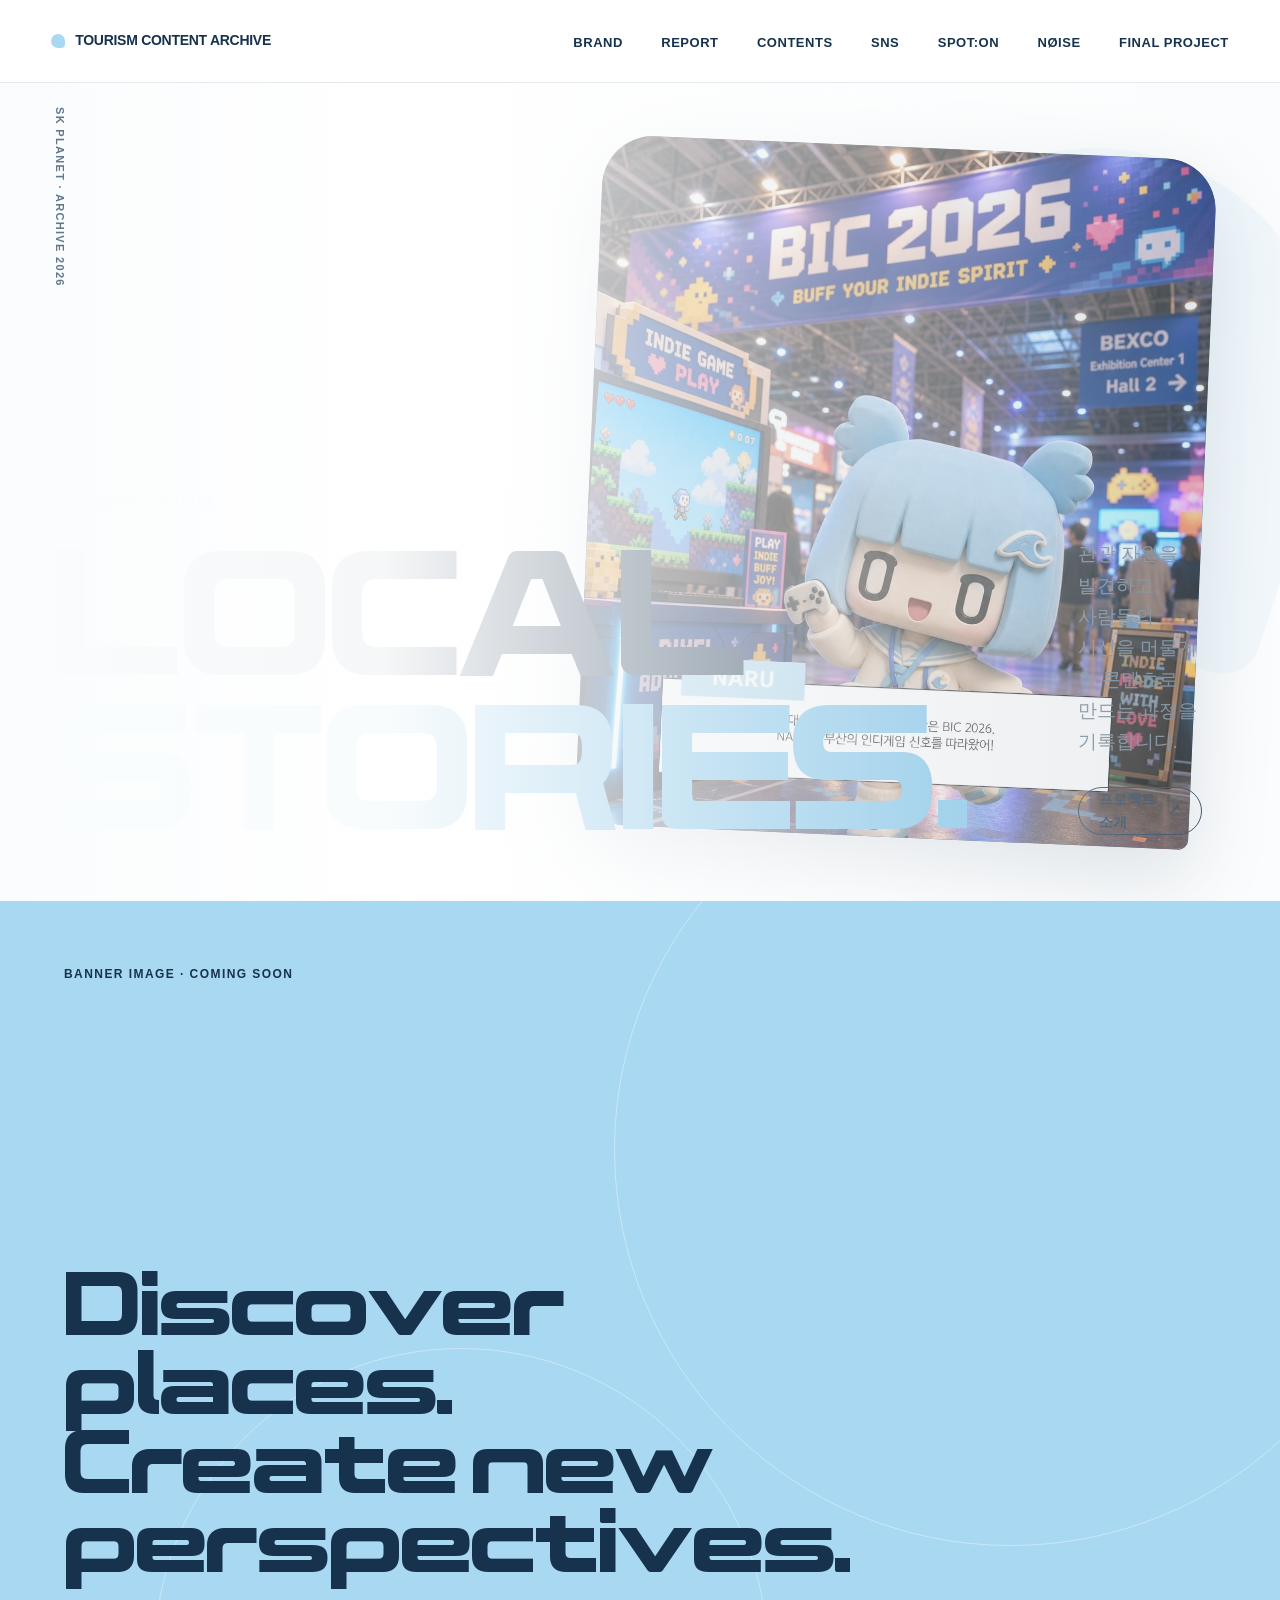
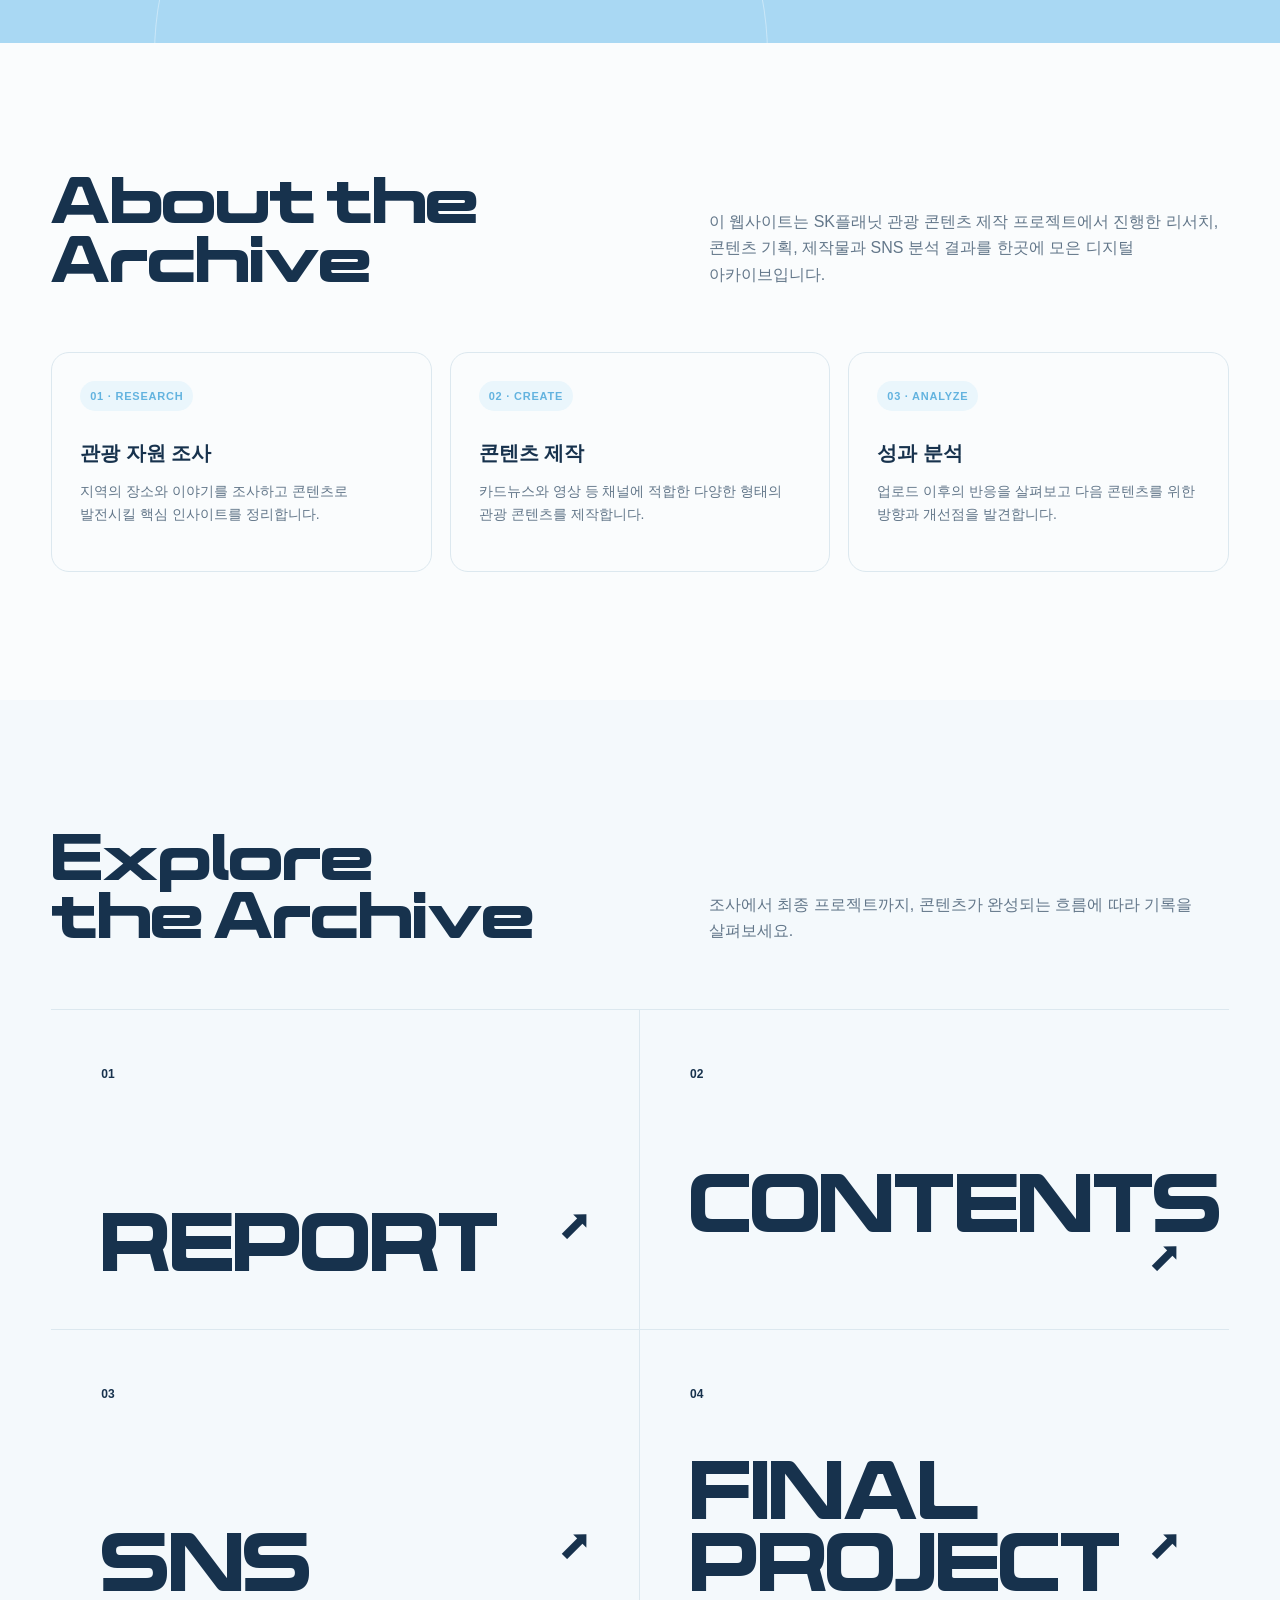
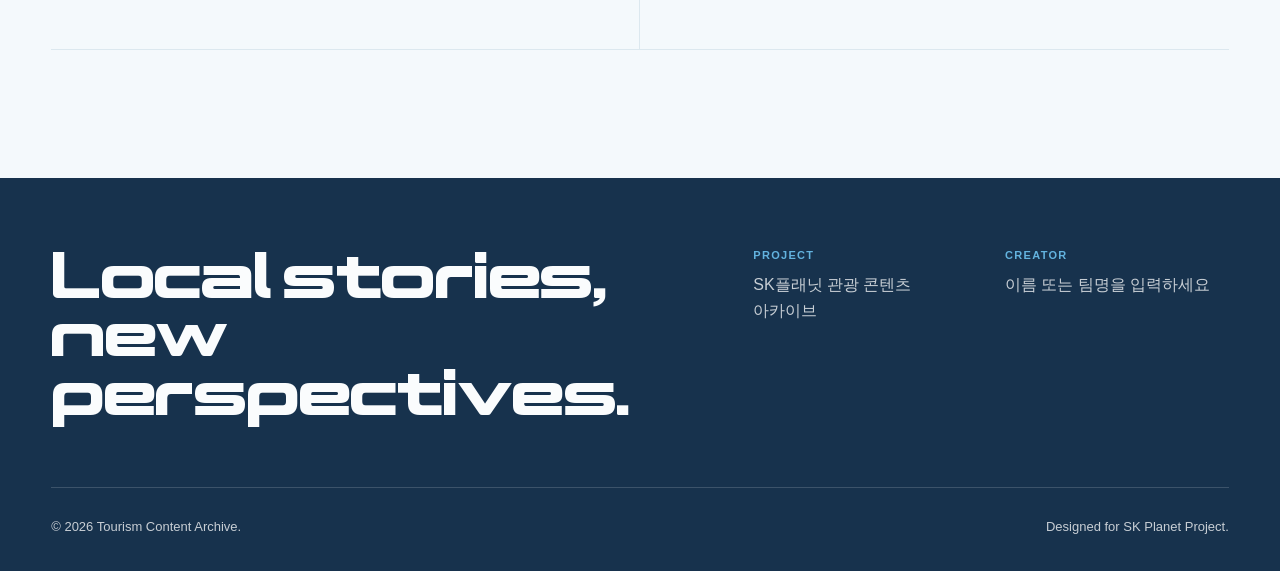
==== commit 84c40a01: "Add rotating content backdrop to homepage" ====
--- a/index.html
+++ b/index.html
@@ -42,6 +42,11 @@
   <main id="main-content">
     <section class="hero">
       <span class="hero-index" aria-hidden="true">SK PLANET · ARCHIVE 2026</span>
+      <div class="hero-content-backdrop" data-hero-backdrop aria-hidden="true">
+        <img class="hero-backdrop-image is-active" src="assets/images/contents/naru-cardnews-01.jpg" alt="">
+        <img class="hero-backdrop-image" src="assets/images/contents/naru-cardnews-02.jpg" alt="">
+        <img class="hero-backdrop-image" src="assets/images/contents/naru-cardnews-03.jpg" alt="">
+      </div>
       <div class="container hero-grid">
         <div>
           <p class="eyebrow">Digital Archive</p>
--- a/assets/css/pages.css
+++ b/assets/css/pages.css
@@ -11,6 +11,7 @@
   position: absolute;
   top: 8%;
   right: -4vw;
+  z-index: 1;
   width: clamp(240px, 37vw, 590px);
   aspect-ratio: 1;
   content: "";
@@ -20,6 +21,46 @@
   transform: rotate(18deg);
 }
 
+.hero::after {
+  position: absolute;
+  inset: 0;
+  z-index: 1;
+  content: "";
+  background: linear-gradient(90deg, var(--color-white) 0%, rgba(255, 255, 255, 0.96) 30%, rgba(255, 255, 255, 0.58) 60%, rgba(255, 255, 255, 0.12) 100%);
+  pointer-events: none;
+}
+
+.hero-content-backdrop {
+  position: absolute;
+  top: clamp(28px, 5vw, 72px);
+  right: clamp(20px, 6vw, 100px);
+  bottom: clamp(28px, 5vw, 72px);
+  z-index: 0;
+  width: min(48vw, 650px);
+  overflow: hidden;
+  background: var(--color-ink);
+  border-radius: clamp(26px, 4vw, 58px) clamp(26px, 4vw, 58px) 10px clamp(26px, 4vw, 58px);
+  box-shadow: 0 28px 80px rgba(23, 50, 77, 0.18);
+  transform: rotate(2.5deg);
+}
+
+.hero-backdrop-image {
+  position: absolute;
+  inset: 0;
+  width: 100%;
+  height: 100%;
+  object-fit: cover;
+  object-position: center;
+  opacity: 0;
+  transform: scale(1.06);
+  transition: opacity 900ms ease, transform 6s ease;
+}
+
+.hero-backdrop-image.is-active {
+  opacity: 0.9;
+  transform: scale(1);
+}
+
 .hero-grid {
   position: relative;
   z-index: 1;
@@ -56,6 +97,7 @@
   position: absolute;
   top: 24px;
   left: var(--gutter);
+  z-index: 3;
   color: var(--color-muted);
   font-family: var(--font-display);
   font-size: 11px;
@@ -900,7 +942,7 @@
 
 .phone-shell {
   position: relative;
-  z-index: 1;
+  z-index: 2;
   width: min(100%, 430px);
   aspect-ratio: 390 / 844;
   padding: 11px;
--- a/assets/css/responsive.css
+++ b/assets/css/responsive.css
@@ -26,6 +26,10 @@
 
   .hero-copy {
     max-width: 520px;
+  }
+
+  .hero-content-backdrop {
+    width: min(60vw, 560px);
   }
 
   .content-grid,
@@ -131,6 +135,19 @@
     align-items: center;
   }
 
+  .hero::after {
+    background: linear-gradient(180deg, rgba(255, 255, 255, 0.88) 0%, rgba(255, 255, 255, 0.68) 48%, var(--color-white) 100%);
+  }
+
+  .hero-content-backdrop {
+    top: 24px;
+    right: -12vw;
+    bottom: 18%;
+    width: 88vw;
+    border-radius: 32px 0 0 32px;
+    transform: rotate(2deg);
+  }
+
   .hero-title {
     font-size: clamp(58px, 20vw, 92px);
   }
